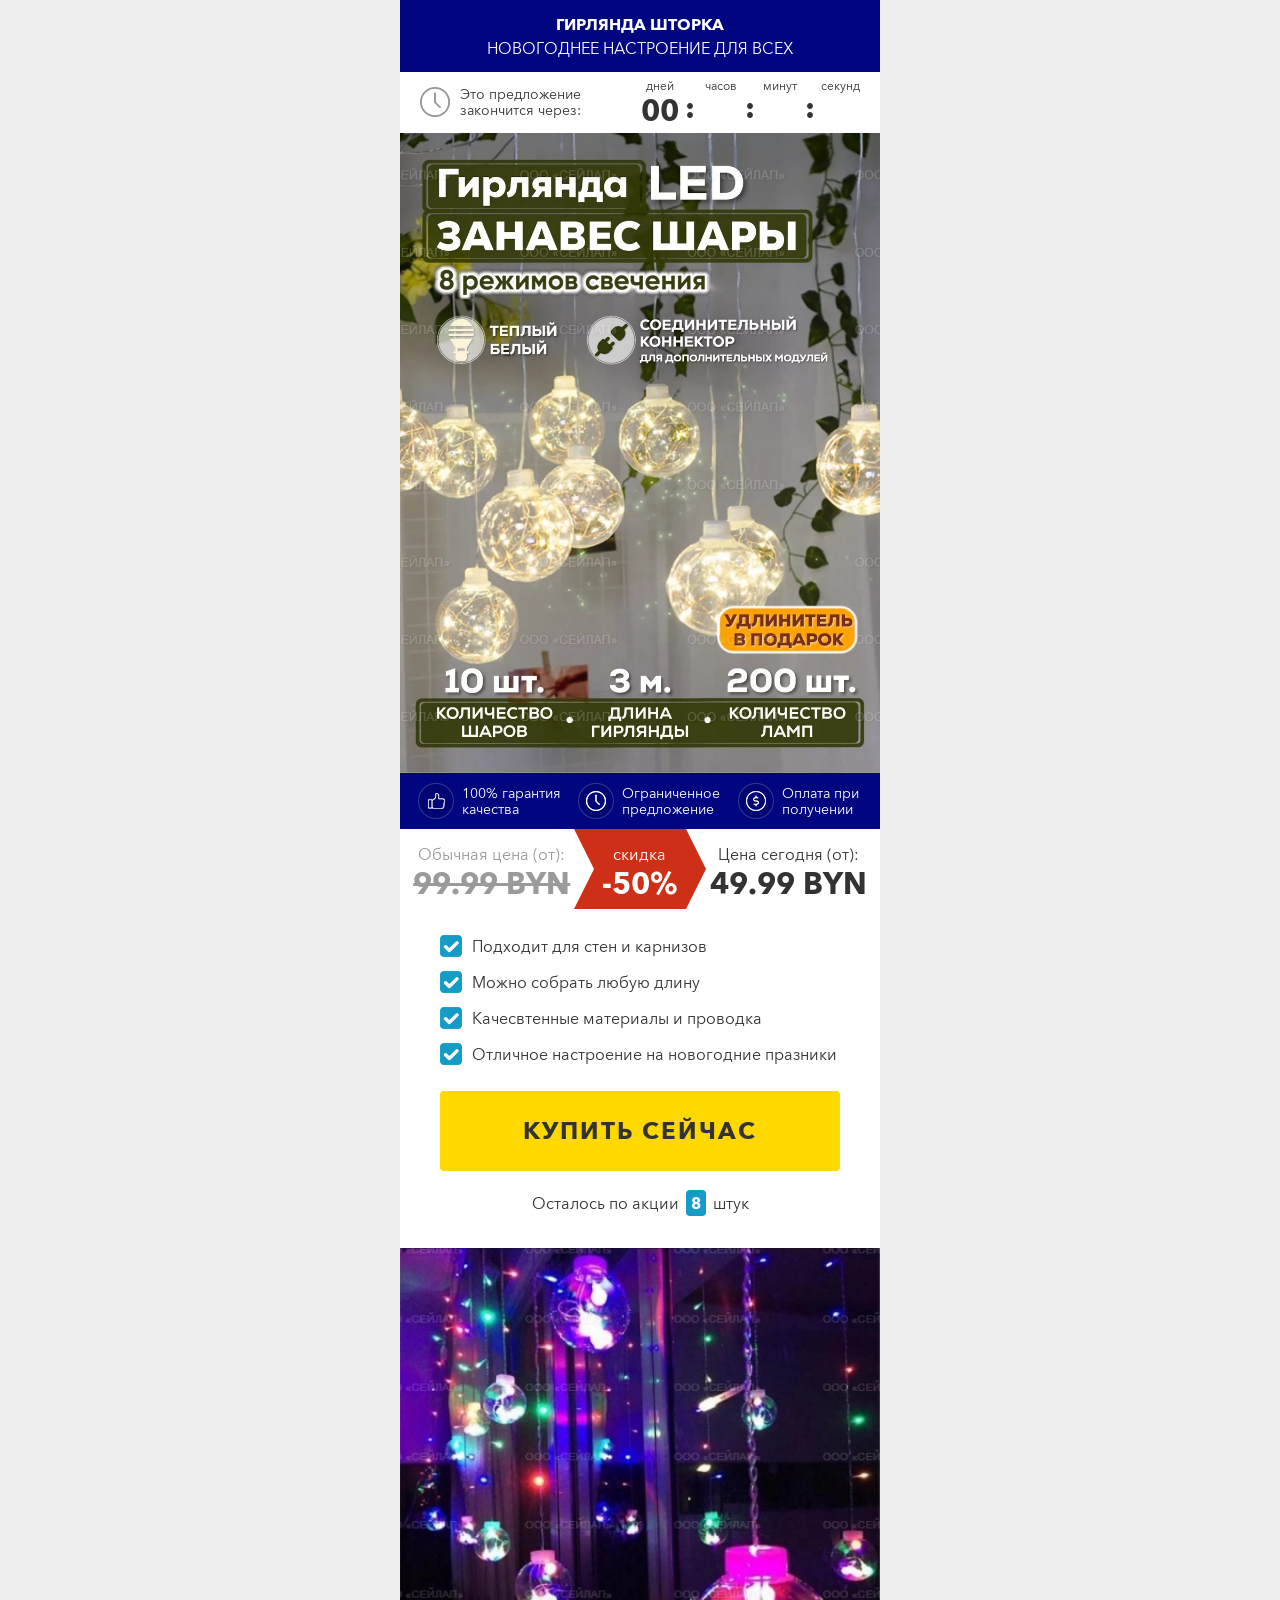
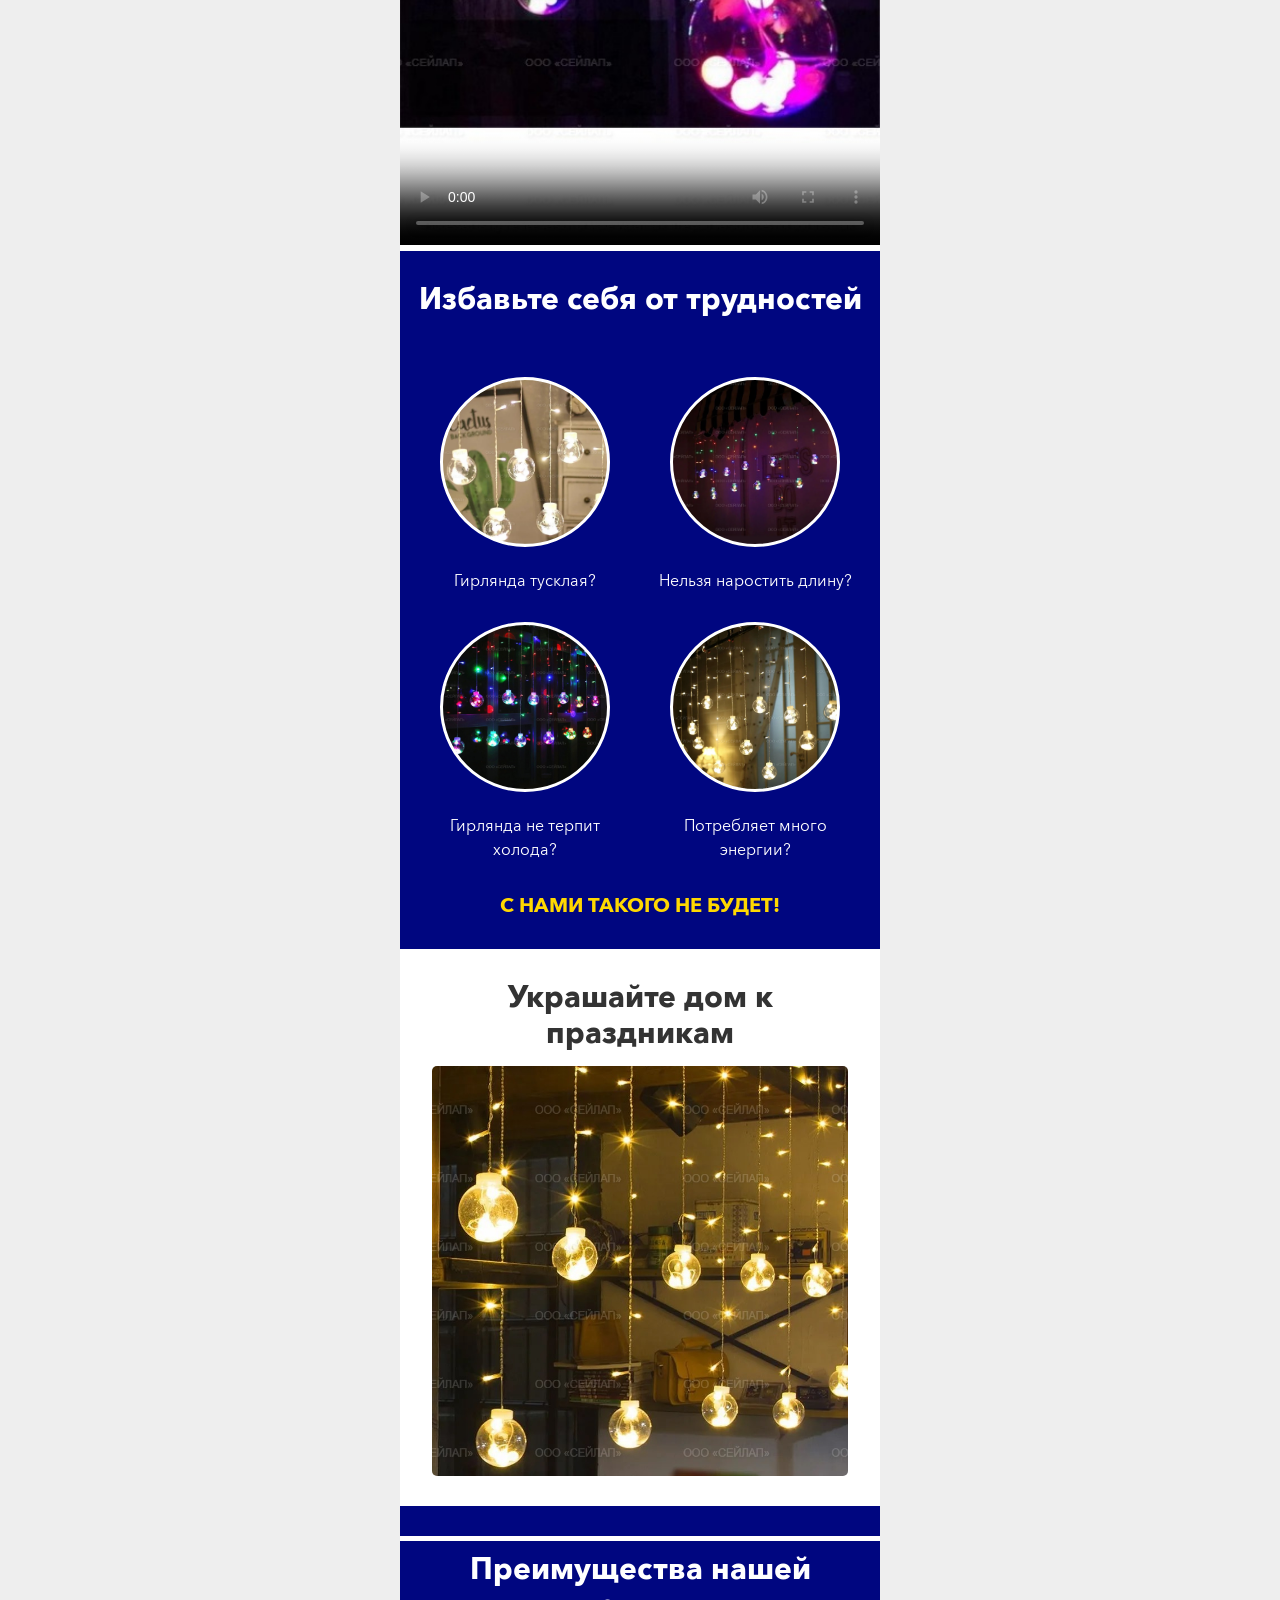
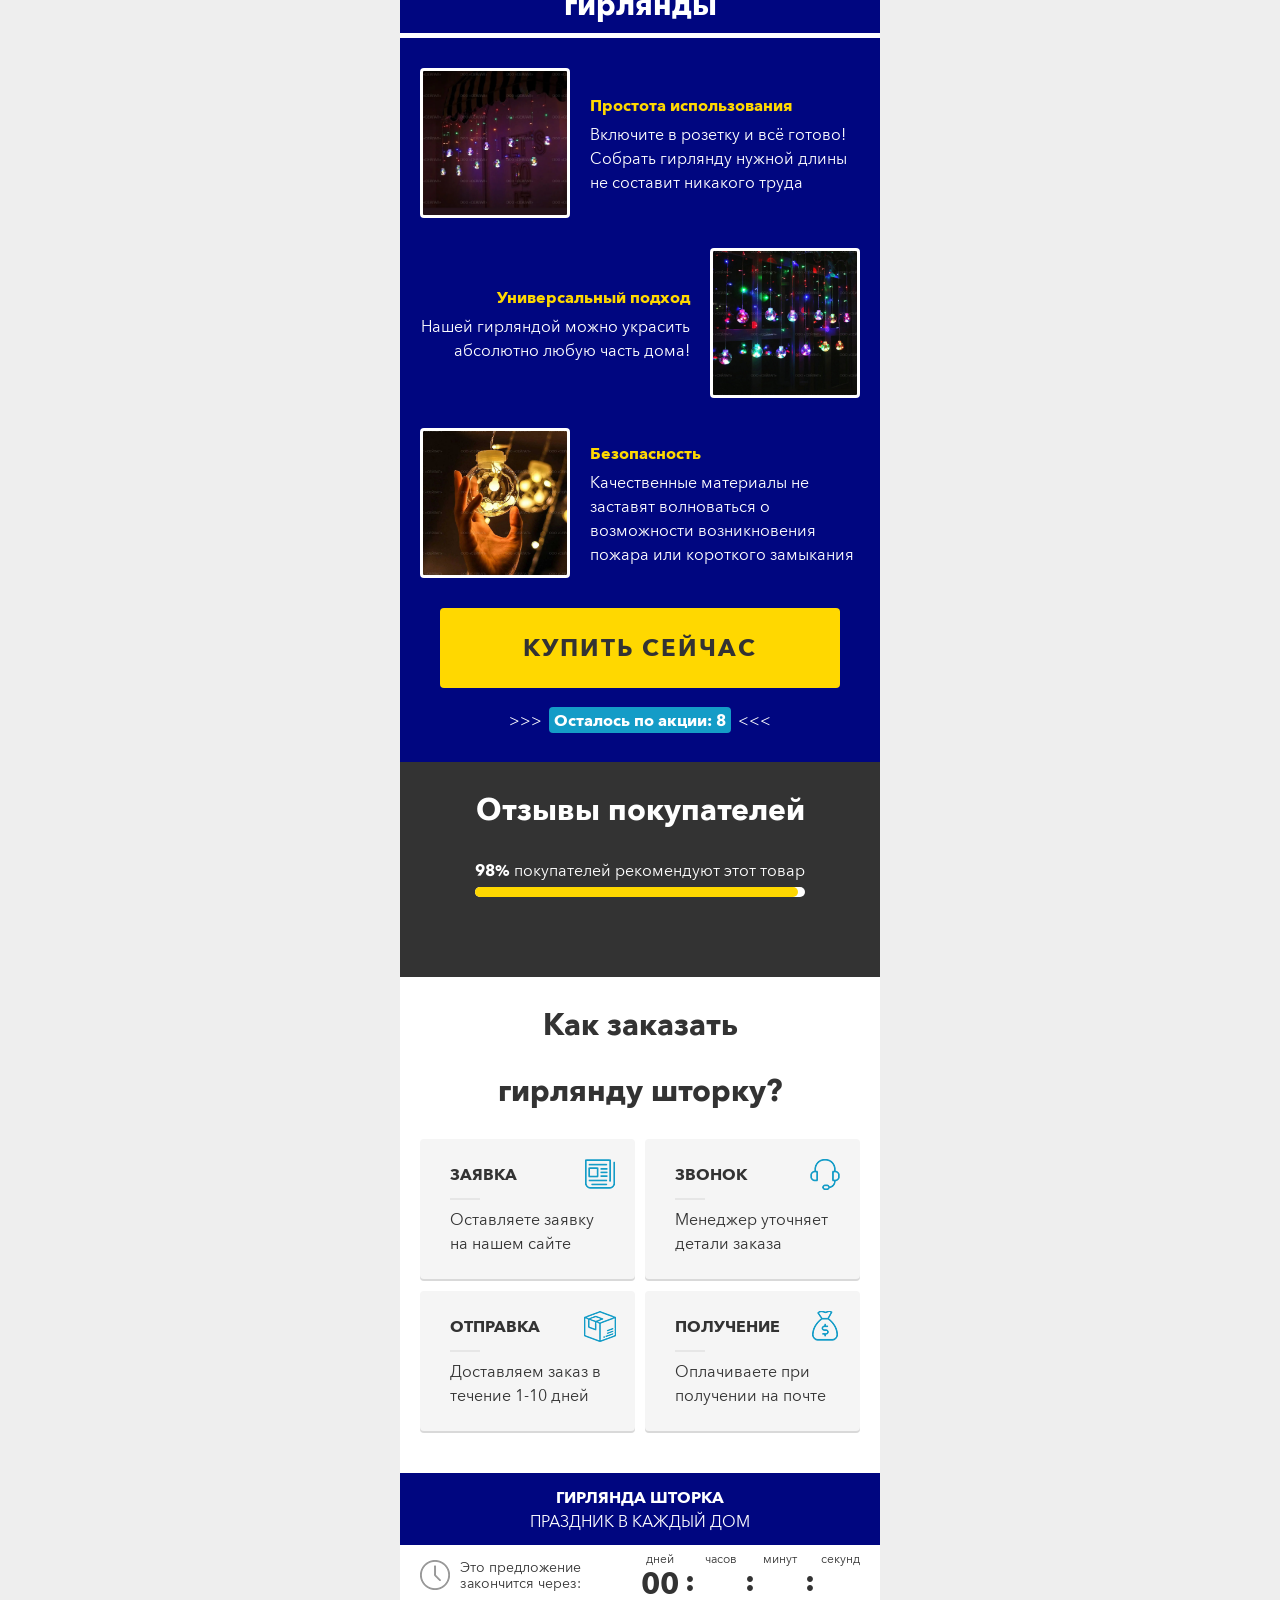
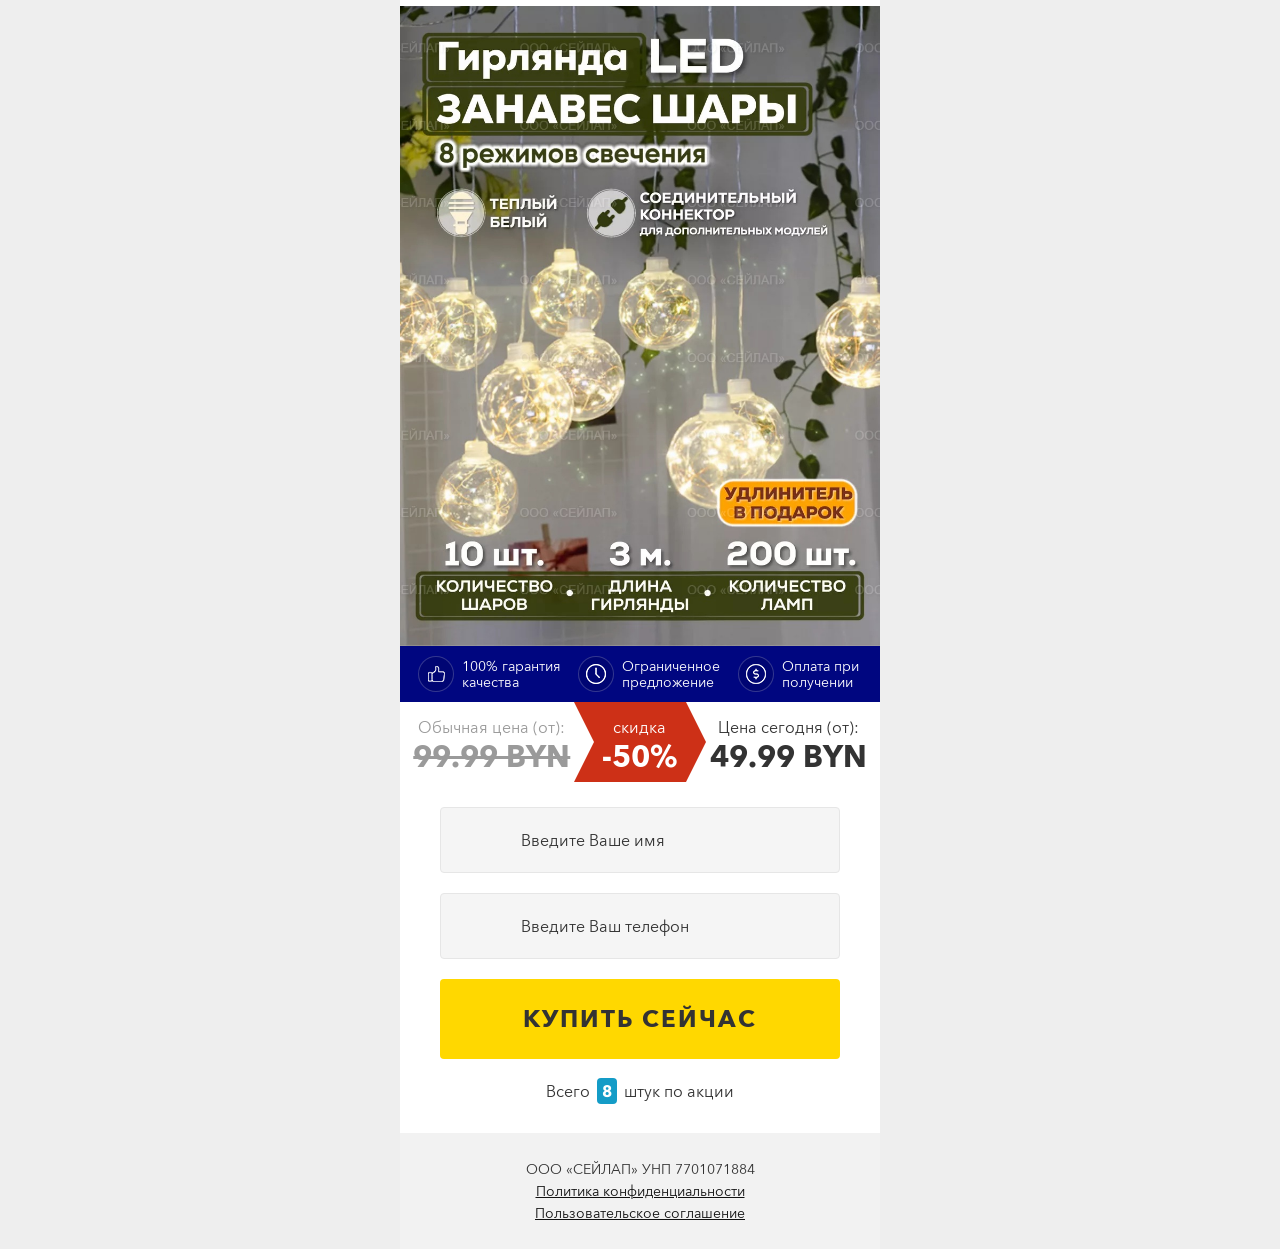
==== index.htm @ 94baa82e "ball garland" ====
﻿<!DOCTYPE html>
<html>
<head>
    <meta charset="utf-8">
    <meta name="viewport" content="width=480">

    <!-- CSRF Token -->
    <!-- <meta name="csrf-token" content="9KumC4GlTs5Rqt7wC3wKWtzP2OMHavzCtg4yJmeb"> -->

        <title>Гирлянда купить минск</title>
    
    <link rel="shortcut icon" href="landing-template-assets/common/favicon.png" type="image/x-icon">
    <!-- Meta -->
            <meta property="og:image" content="/dryer/1.jpg">
            <meta name="description" content="Купить уличную гирлянду минск, купить гирлянду минск">
    <!-- Scripts -->
                                    
    
    <script type="text/javascript" src="landing-template-assets/common/js/jquery-3.5.1.min.js"></script>
    
<!-- Fonts -->
    

<!-- Styles -->
        <link rel="shortcut icon" href="landing-template-assets/japan-steel3/favicon.png" type="image/x-icon">
        <link rel="stylesheet" type="text/css" href="landing-template-assets/japan-steel3/css/reset.css">
        <link rel="stylesheet" type="text/css" href="landing-template-assets/japan-steel3/fonts/AvenirNextCyr.css">
        <link rel="stylesheet" type="text/css" href="landing-template-assets/japan-steel3/css/owl.carousel.min.css">
        <link rel="stylesheet" type="text/css" href="landing-template-assets/japan-steel3/css/styles.css">
        <link rel="stylesheet" type="text/css" href="landing-template-assets/common/callback/call-m1-style.css">
        <link rel="stylesheet" type="text/css" href="landing-template-assets/common/callback/popup-m1-style.css">
        <style>
        .offer_section .field[name="name"] {
            background-image: none !important;
        }

        .offer_section .field[name="phone"] {
            background-image: none !important;
        }

        .spinner-m1 .call-cont-m1-back {
            background: url(landing-template-assets/common/callback/call-phone-m1.png) center 16px no-repeat !important;
        }

        .call-cont-m1-front {
            background: url(landing-template-assets/common/callback/4.png) center bottom no-repeat !important;
        }

        .youtube .play {
            background: url(landing-template-assets/common/images/youtube-play-icon.png) no-repeat !important;
        }

        .offer_section.offer3 .discount_block {
            right: 50px;
        }

        .offer_section.offer3 .price_item.new .value {
            line-height: 31px;
            font-size: 30px;
        }

        .offer_section.offer3 .price_item.old .value * {
            font-size: 25px;
        }

        /* body {
            user-select: none;
        } */

        .sale-wrap {
            display: flex;
            justify-content: space-between;
        }

        .sale-item {
            width: 100%;
            padding: 10px 0;
            display: flex;
            flex-direction: column;
            align-items: center;
            justify-content: space-around;
        }

        .discount-block-item {
            width: 295px;
            height: 80px;
            position: relative;
            background: #cd3017;
        }

        .right {
            height: 100%;
            position: absolute;
            border-top: 40px solid #fff;
            border-bottom: 40px solid #fff;
            border-left: 20px solid #cd3017;
            right: -10px;
        }

        .left {
            height: 100%;
            position: absolute;
            border-top: 40px solid #cd3017;
            border-bottom: 40px solid #cd3017;
            border-left: 20px solid #fff;
            left: -10px;
        }

        .value-item {
            font-size: 30px;
            font-weight: 600;
        }

        .benefits_list1 {
            color: #fff;
            padding: 30px 0 0 0;
            background: #000680;
        }
    </style>

    <!-- <script language="JavaScript">
        document.ondragstart = test;
        //запрет на перетаскивание 
        document.onselectstart = test;
        //запрет на выделение элементов страницы
        document.oncontextmenu=function(e){return false};
        //запрет на выведение контекстного меню
        function test() {
        return false
        }

        document.onkeydown = function(e) {
        if(event.keyCode == 123) {
        return false;
        }
        if(e.ctrlKey && e.shiftKey && e.keyCode == 'I'.charCodeAt(0)){
        return false;
        }
        if(e.ctrlKey && e.shiftKey && e.keyCode == 'J'.charCodeAt(0)){
        return false;
        }
        if(e.ctrlKey && e.keyCode == 'U'.charCodeAt(0)){
        return false;
        }
        }
    </script> -->
</head>
<body oncopy="wpccAlert('wpcc-fail','Copying is disabled.'); return false;" oncut="wpccAlert('wpcc-fail','Copying is disabled.'); return false;" ondragstart="return false;" ondrop="return false;" oncontextmenu="return false;">
    <div class="main_wrapper">
        <!-- header 3 -->
        <header class="offer_section offer3">
            <div class="title_block" style="background: #000680;">
                <h1>гирлянда шторка</h1>
                <p>Новогоднее настроение для всех</p>
            </div>
            <div class="timer_block clearfix">
                <div class="timer_info">
                    <p>Это предложение закончится через:</p>
                </div>
                <div class="timer clearfix">
                    <div class="timer_item">
                        <div class="text"><p>дней</p></div>
                        <div class="count">00</div>
                    </div>
                    <div class="timer_item">
                        <div class="text"><p>часов</p></div>
                        <div class="count hours"></div>
                    </div>
                    <div class="timer_item">
                        <div class="text"><p>минут</p></div>
                        <div class="count minutes"></div>
                    </div>
                    <div class="timer_item">
                        <div class="text"><p>секунд</p></div>
                        <div class="count seconds"></div>
                    </div>
                </div>
            </div>
            <div class="image_block">
                <div class="offer_image" style="background-image: url(img/main.jpg); height: 640px;"></div>
                
                <!-- <div class="discount_block">
                    <div class="value"><p>50%</p></div>
                    <div class="text"><p>скидка</p></div>
                </div> -->
            </div>
            <div class="benefits_list clearfix" style="background: #000680;">
                <div class="benefit_item"><p>100% гарантия качества</p></div>
                <div class="benefit_item"><p>Ограниченное предложение</p></div>
                <div class="benefit_item"><p>Оплата при получении</p></div>
            </div>

            <div class="sale-wrap">
                <div class="sale-item old-item" style="color: #9a9a9a;">
                  <div class="text-item">Обычная цена (от):</div>
                  <div class="value-item" style="text-decoration: line-through;">99.99 BYN</div>
                </div>
                <div class="sale-item discount-block-item" style="color: #fff;">
                  <div class="left"></div>
                  <div class="text-item">скидка</div>
                  <div class="value-item">-50%</div>
                  <div class="right"></div>
                </div>
                <div class="sale-item new-item">
                  <div class="text-item">Цена сегодня (от):</div>
                  <div class="value-item">49.99 BYN</div>
                </div>
            </div>

            <ul>
                <li>
                    <p>Подходит для стен и карнизов</p>
                </li>
                <li>
                    <p>Можно собрать любую длину</p>
                </li>
                <li>
                    <p>Качесвтенные материалы и проводка</p>
                </li>
                <li>
                    <p>Отличное настроение на новогодние празники</p>
                </li>
            </ul>
            <a href="#order_form" class="button"><p>Купить сейчас</p></a>
            <div class="products_count"><p>Осталось по акции <strong>8</strong> штук</p></div>
        </header>
        <!-- /header 3 -->
        <!-- video -->

        <video width="100%" height="600" controls="controls" poster="img/2.jpg">
            <source src="video.mp4">
        </video>
        <!-- /video -->
        <!-- problems -->
        <section class="problems_section dark_theme" style="background:#000680;">
            <h2>Избавьте себя от трудностей</h2>
            <div class="benefits_list1 image_rounded">
                <div class="benefit_item">
                    <div class="benefit_item_image" style="background-image: url(img/4.jpg)"></div>
                    
                    <p>Гирлянда тусклая?</p>
                </div>
                <div class="benefit_item">
                    <div class="benefit_item_image" style="background-image: url(img/8.jpg)"></div>
                    <p>Нельзя наростить длину?</p>
                </div>
                <div class="benefit_item">
                    <div class="benefit_item_image" style="background-image: url(img/9.jpg)"></div>
                    <p>Гирлянда не терпит холода?</p>
                </div>
                <div class="benefit_item">
                    <div class="benefit_item_image" style="background-image: url(img/5.jpg)"></div>
                    <p>Потребляет много энергии?</p>
                </div>
            </div>
            <div class="description">
                <p></p><p><strong>С НАМИ ТАКОГО НЕ БУДЕТ!</strong></p>
            </div>
        </section>
        <!-- /problems -->
        <!-- description -->
        <section class="description_section">
            <h2 style="width: 90%; margin: 0 auto 15px auto;">Украшайте дом к праздникам</h2>
            <div class="gif_image" style="background-image: url(img/7.jpg); height: 410px;"></div>
            <!-- <div class="benefits_list1 image_rounded">
                <div class="benefit_item">
                    <div class="benefit_item_image" style="background-image: url(img/10.jpg)"></div>
                    
                    <p>Сделайте фотозану своими руками</p>
                </div>
                <div class="benefit_item">
                    <div class="benefit_item_image" style="background-image: url(img/12.jpg)"></div>
                    <p>Украсьте парадные двери</p>
                </div>
                <div class="benefit_item">
                    <div class="benefit_item_image" style="background-image: url(img/7.jpg)"></div>
                    <p>Нарядите дом к новому году</p>
                </div>
                <div class="benefit_item">
                    <div class="benefit_item_image" style="background-image: url(img/9.jpg)"></div>
                    <p>Украсьте кустарники и деревья</p>
                </div>
            </div> -->
        </section>
        <!-- /description -->
        <!-- benefits -->
        <section class="benefits_section dark_theme" style="background: #000680;">
            <h2 style="border-top: 5px solid #fff; border-bottom: 5px solid #fff;  padding: 10px 0;">Преимущества нашей гирлянды</h2>
            <div class="benefits_list3">
                <div class="benefit_item">
                    <div class="benefit_item_image" style="background-image: url(img/8.jpg)"></div>
                    
                    <div class="text_block">
                        <h4>Простота использования</h4>
                        <p>
                            Включите в розетку и всё готово! Собрать гирлянду нужной длины не составит никакого труда
                        </p>
                    </div>
                </div>
                <div class="benefit_item">
                    <div class="benefit_item_image" style="background-image: url(img/9.jpg)"></div>
                    
                    <div class="text_block">
                        <h4>Универсальный подход</h4>
                        <p>
                            Нашей гирляндой можно украсить абсолютно любую часть дома!
                        </p>
                    </div>
                </div>
                <div class="benefit_item">
                    <div class="benefit_item_image" style="background-image: url(img/6.jpg)"></div>
                    
                    <div class="text_block">
                        <h4>Безопасность</h4>
                        <p>
                           Качественные материалы не заставят волноваться о возможности 
                           возникновения пожара или короткого замыкания
                        </p>
                    </div>
                </div>
            </div>
            
            <a href="#order_form" class="button"><p>Купить сейчас</p></a>
            <div class="products_count"><p>>>> <strong>Осталось по акции: 8</strong> <<<</p></div>
        </section>
        <!-- /benefits -->
        <!-- reviews 4 -->
        <section class="reviews4_section">
            <h2>Отзывы покупателей</h2>
            <div class="reviews_stats_block">
                <p><strong>98%</strong> покупателей рекомендуют этот товар</p>
                <div class="line"></div>
            </div>
            <div class="reviews_list4 owl-carousel">
                <div class="review_item">
                    <div class="photo" style="background-image: url(img/r1.jpg)"></div>
                    
                    <div class="text_block">
                        <div class="author_info"><p>Юлия Руденкова</p></div>
                        <p>
                            Сильно хотелось Новогоднего настроения! Спасибо вам за гирлянду, с наступающим!
                        </p>
                    </div>
                </div>
                <div class="review_item">
                    <div class="photo" style="background-image: url(img/r2.jpg)"></div>
                    
                    <div class="text_block">
                        <div class="author_info"><p>Екатерина Савчиц</p></div>
                        <p>
                            Очень удобно, что можно заказать разные размеры и собрать из них нужную длину. 
                            Украсиили дом по периметру и ничего не провисает. Спасибо большое:)
                        </p>
                    </div>
                </div>
                <div class="review_item">
                    <div class="photo" style="background-image: url(img/r3.jpg)"></div>
                    
                    <div class="text_block">
                        <div class="author_info"><p>Екатерина Беличенко</p></div>
                        <p>
                            Украсили кафе к праздникам. Очень довольны результатом!
                        </p>
                    </div>
                </div>
            </div>
        </section>
        <!-- /reviews 4 -->
        <!-- order steps 1 -->
        <section class="order_steps_section">
            <h2>Как заказать</h2><h2><strong>гирлянду шторку</strong>?</h2>
            <div class="order_steps_list1 clearfix">
                <div class="step_item">
                    <h4>Заявка</h4>
                    <p>Оставляете заявку на нашем сайте</p>
                </div>
                <div class="step_item">
                    <h4>Звонок</h4>
                    <p>Менеджер уточняет детали заказа</p>
                </div>
                <div class="step_item">
                    <h4>Отправка</h4>
                    <p>Доставляем заказ в течение 1-10 дней</p>
                </div>
                <div class="step_item">
                    <h4>Получение</h4>
                    <p>Оплачиваете при получении на почте</p>
                </div>
            </div>
        </section>
        <!-- /order steps 1 -->
        <!-- order 3 -->
        <section class="offer_section offer3">
            <div class="title_block" style="background: #000680;">
                <h1>ГИРЛЯНДА шторка</h1>
                <p>праздник в каждый дом</p>
            </div>
            <div class="timer_block clearfix">
                <div class="timer_info">
                    <p>Это предложение закончится через:</p>
                </div>
                <div class="timer clearfix">
                    <div class="timer_item">
                        <div class="text"><p>дней</p></div>
                        <div class="count">00</div>
                    </div>
                    <div class="timer_item">
                        <div class="text"><p>часов</p></div>
                        <div class="count hours"></div>
                    </div>
                    <div class="timer_item">
                        <div class="text"><p>минут</p></div>
                        <div class="count minutes"></div>
                    </div>
                    <div class="timer_item">
                        <div class="text"><p>секунд</p></div>
                        <div class="count seconds"></div>
                    </div>
                </div>
            </div>
            <div class="image_block">
                <div class="offer_image" style="background-image: url(img/main.jpg); height: 640px;"></div>
                
                <!-- <div class="discount_block">
                    <div class="value"><p>50%</p></div>
                    <div class="text"><p>скидка</p></div>
                </div> -->
            </div>
            <div class="benefits_list clearfix" style="background: #000680;">
                <div class="benefit_item"><p>100% гарантия качества</p></div>
                <div class="benefit_item"><p>Ограниченное предложение</p></div>
                <div class="benefit_item"><p>Оплата при получении</p></div>
            </div>
            <div class="sale-wrap">
                <div class="sale-item old-item" style="color: #9a9a9a;">
                  <div class="text-item">Обычная цена (от):</div>
                  <div class="value-item" style="text-decoration: line-through;">99.99 BYN</div>
                </div>
                <div class="sale-item discount-block-item" style="color: #fff;">
                  <div class="left"></div>
                  <div class="text-item">скидка</div>
                  <div class="value-item">-50%</div>
                  <div class="right"></div>
                </div>
                <div class="sale-item new-item">
                  <div class="text-item">Цена сегодня (от):</div>
                  <div class="value-item">49.99 BYN</div>
                </div>
            </div>
            <!-- <div class="price_block clearfix">
                <div class="price_item old" style="height: auto;">
                    <div class="text"><p style="margin: 0 0 12px 0;">Обычная цена:</p></div>
                    <div class="value"><font class="price_old6744"><p style="text-decoration: none; margin: 0 10px 0 0">6м</p><p>99.99</p></font>&nbsp;<font class="price_currency">BYN</font></div>
                    <div class="value"><font class="price_old6744"><p style="text-decoration: none; margin: 0 10px 0 0">12м</p><p>109.99</p></font>&nbsp;<font class="price_currency">BYN</font></div>
                    <div class="value"><font class="price_old6744"><p style="text-decoration: none; margin: 0 10px 0 0">20м</p><p>149.99</p></font>&nbsp;<font class="price_currency">BYN</font></div>
                    <div class="value"><font class="price_old6744"><p style="text-decoration: none; margin: 0 10px 0 0">25м</p><p>149.99</p></font>&nbsp;<font class="price_currency">BYN</font></div>
                    <div class="value"><font class="price_old6744"><p style="text-decoration: none; margin: 0 10px 0 0">50м</p><p>249.99</p></font>&nbsp;<font class="price_currency">BYN</font></div>
                </div>
                <div class="price_item new">
                    <div class="text"><span><p>Вы экономите 50%</p></span></div>
                    <div class="value"><font class="price_only6744">49.99</font>&nbsp;<font class="price_currency">BYN</font></div>
                    <div class="value"><font class="price_only6744">54.99</font>&nbsp;<font class="price_currency">BYN</font></div>
                    <div class="value"><font class="price_only6744">69.99</font>&nbsp;<font class="price_currency">BYN</font></div>
                    <div class="value"><font class="price_only6744">74.99</font>&nbsp;<font class="price_currency">BYN</font></div>
                    <div class="value"><font class="price_only6744">119.99</font>&nbsp;<font class="price_currency">BYN</font></div>
                </div>
            </div> -->
            <form id="order_form" class="order_form" action="/" method="post">
                <input type="hidden" name="_token" value="9KumC4GlTs5Rqt7wC3wKWtzP2OMHavzCtg4yJmeb">                <input type="hidden" name="price" value="39">
<input type="hidden" name="uid" value="">
<input type="hidden" name="pid" value="">
<input type="hidden" name="utm_source" value="">
<input type="hidden" name="utm_medium" value="">
<input type="hidden" name="utm_term" value="">
<input type="hidden" name="utm_content" value="">
<input type="hidden" name="utm_campaign" value="">                <input class="field" type="text" name="name" placeholder="Введите Ваше имя" required="">
                <input class="field" type="tel" name="phone" id="phone" placeholder="Введите Ваш телефон" required="">
                <button class="button" type="submit"><p>Купить сейчас</p></button>
            </form>
            <div class="products_count"><p>Всего <strong>8</strong> штук по акции</p></div>
        </section>
        <!-- /order 3 -->
        <!-- footer -->
        <footer class="footer_section">
            <div class="footer_text">
                <p>ООО «СЕЙЛАП» УНП 7701071884</p>
                <p>
    <a href="privacy-policy.html">Политика конфиденциальности</a>
</p>
<p>
    <a href="terms-of-use.html">Пользовательское соглашение</a>
</p>            </div>
        </footer>
        <!-- /footer -->
    </div>
    <div id="overlay-popup-m1"></div>
    <div id="m1-form" class="m1modal">
        <a class="close-m1"></a>
        <div>
            <div class="popup-m1-title">Вам понравилось это предложение?</div>
            <div class="popup-m1-cont">
                <div class="popup-m1-text1">
                    Мы расскажем Вам все об этом товаре, предложим наилучшие условия и ознакомим с подходящими акционными предложениями!
                </div>
                <form method="post" action="/" class="main-order-form popup-m1-form">
                    <input type="hidden" name="_token" value="9KumC4GlTs5Rqt7wC3wKWtzP2OMHavzCtg4yJmeb">                    <input type="hidden" name="price" value="39">
<input type="hidden" name="uid" value="">
<input type="hidden" name="pid" value="">
<input type="hidden" name="utm_source" value="">
<input type="hidden" name="utm_medium" value="">
<input type="hidden" name="utm_term" value="">
<input type="hidden" name="utm_content" value="">
<input type="hidden" name="utm_campaign" value="">                    <input type="text" name="name" placeholder="Введите ваше имя" required="">
                    <input type="text" name="phone" placeholder="Введите телефон" required="">
                    <button type="submit">Перезвоните мне</button>
                </form>
                <div class="popup-m1-text2">Оператор перезвонит Вам через 5-10 минут</div>
            </div>
        </div>
    </div>
    <script type="text/javascript" src="landing-template-assets/common/js/previewYouTube.js"></script>
    <script src="landing-template-assets/japan-steel3/js/owl.carousel.min.js"></script>
    <script src="landing-template-assets/japan-steel3/js/scripts.js"></script>
    <script>
        var callBtn = 'Бесплатный звонок';
    </script>
    <script src="landing-template-assets/common/callback/call-m1.js"></script>
    <script src="landing-template-assets/common/callback/popup-m1.js"></script>
    <script>
        $(function () {
            setTimeout(function () {
                $("#call-but-m1").show();
            }, 3000);
        });
    </script>
    <script type="text/javascript">
        $(function () {
            M1.initComebacker(3000);
        });
    </script>
</body>
</html>
---- landing-template-assets/japan-steel3/fonts/AvenirNextCyr.css ----
@font-face {
    font-family: 'AvenirNextCyr';
    src: url('subset-AvenirNextCyr-Light.woff2') format('woff2'),
        url('subset-AvenirNextCyr-Light.woff') format('woff'),
        url('subset-AvenirNextCyr-Light.ttf') format('truetype');
    font-weight: 300;
    font-style: normal;
}
@font-face {
    font-family: 'AvenirNextCyr';
    src: url('subset-AvenirNextCyr-Regular.woff2') format('woff2'),
        url('subset-AvenirNextCyr-Regular.woff') format('woff'),
        url('subset-AvenirNextCyr-Regular.ttf') format('truetype');
    font-weight: 400;
    font-style: normal;
}
@font-face {
    font-family: 'AvenirNextCyr';
    src: url('subset-AvenirNextCyr-Medium.woff2') format('woff2'),
        url('subset-AvenirNextCyr-Medium.woff') format('woff'),
        url('subset-AvenirNextCyr-Medium.ttf') format('truetype');
    font-weight: 500;
    font-style: normal;
}
@font-face {
    font-family: 'AvenirNextCyr';
    src: url('subset-AvenirNextCyr-Bold.woff2') format('woff2'),
        url('subset-AvenirNextCyr-Bold.woff') format('woff'),
        url('subset-AvenirNextCyr-Bold.ttf') format('truetype');
    font-weight: 700;
    font-style: normal;
}
---- landing-template-assets/japan-steel3/css/styles.css ----
/* styles */

body {
	min-width: 480px;
	background: #eee;
	font-family: 'AvenirNextCyr', sans-serif;
	font-weight: 400;
	font-size: 16px;
	line-height: 24px;
	color: #333;
	cursor: default;
}

.main_wrapper {
	margin: 0 auto;
	width: 480px;
	background: #fff;
}

section {
	padding: 30px 0;
}

section.dark_theme {
	background: #333;
	color: #fff;
}

.clearfix:after {
	content: "";
	display: block;
	clear: both;
}

img {
	max-width: 100%;
	height: auto;
}

b {
	font-weight: 700;
}

.owl-height {
	-webkit-transition: height 0.3s ease-in-out;
	-o-transition: height 0.3s ease-in-out;
	-moz-transition: height 0.3s ease-in-out;
	transition: height 0.3s ease-in-out;
}

/* button */

.button {
	display: block;
	margin: 0 auto;
	width: 400px;
	height: 80px;
	border: none;
	-webkit-border-radius: 4px;
	-moz-border-radius: 4px;
	border-radius: 4px;
	background: #ffd800;
	font-family: 'AvenirNextCyr', sans-serif;
	font-weight: 700;
	font-size: 24px;
	line-height: 80px;
	letter-spacing: 2px;
	color: #333;
	text-transform: uppercase;
	text-decoration: none;
	text-align: center;
	cursor: pointer;
}

/* titles */

.problems_section h2,
.description_section h2,
.problems_section h2,
.benefits_section h2,
.reviews4_section h2,
.order_steps_section h2 {
	margin: 0 0 30px;
	font-weight: 700;
	font-size: 30px;
	line-height: 36px;
	text-align: center;
}

/* header */

.offer_section {
	padding: 0 0 30px;
}

.offer_section.offer1 {
	background: #333;
}

.offer_section .title_block {
	text-transform: uppercase;
	text-align: center;
}

.offer_section.offer3 .title_block {
	padding: 12px 0;
	background: #149cc7;
	color: #fff;
}

.offer_section .title_block .main_title {
	font-weight: 700;
	font-size: 36px;
	line-height: 42px;
}

.offer_section.offer1 .title_block .main_title {
	padding: 12px 0;
	background: #149cc7;
	color: #fff;
}

.offer_section.offer2 .title_block .main_title {
	padding: 12px 0;
}

.offer_section.offer3 .title_block .main_title {
	margin: 0 0 5px;
}

.offer_section .title_block .subtitle {
	letter-spacing: 1px;
}

.offer_section.offer1 .title_block .subtitle {
	padding: 10px 0;
	color: #fff;
}

.offer_section.offer2 .title_block .subtitle {
	padding: 10px 0;
	background: #149cc7;
	color: #fff;
}

.offer_section .offer_image {
	display: block;
    width: 480px;
    height: 438px;
    background-size: cover;
}

.offer_section.offer3 .image_block {
	position: relative;
}

.offer_section.offer3 .discount_block {
	padding: 18px 0 0;
	width: 79px;
	height: 101px;
	background: url(../images/offer3__discount_bg.png) center no-repeat;
	color: #fff;
	text-align: center;
	position: absolute;
	top: 0;
	right: 20px;
}

.offer_section.offer3 .discount_block .value {
	font-weight: 700;
	font-size: 24px;
	line-height: 24px;
}

.offer_section.offer3 .discount_block .text {
	line-height: 20px;
}

.offer_section.offer1 .price_block {
	background: #fff;
	text-align: center;
}

.offer_section.offer1 .price_item {
	float: left;
	padding: 16px 0 0;
	width: 170px;
	height: 80px;
}

.offer_section.offer1 .price_item.new {
	background: #149cc7;
	color: #fff;
}

.offer_section.offer1 .price_item .text {
	margin: 0 0 5px;
	font-size: 14px;
	line-height: 14px;
}

.offer_section.offer1 .price_item .value {
	font-weight: 700;
	font-size: 28px;
	line-height: 28px;
}

.offer_section.offer1 .price_item.old .value {
	text-decoration: line-through;
}

.offer_section.offer1 .discount_block {
	float: left;
	padding: 12px 0 0;
	width: 140px;
	height: 80px;
	background: #ffd800;
	position: relative;
}

.offer_section.offer1 .discount_block:before,
.offer_section.offer1 .discount_block:after {
	display: block;
	content: '';
	position: absolute;
	top: 0;
}

.offer_section.offer1 .discount_block:before {
	border-top: 40px solid #ffd800;
	border-bottom: 40px solid #ffd800;
	border-left: 20px solid #fff;
	left: -10px;
}

.offer_section.offer1 .discount_block:after {
	border-top: 40px solid #149cc7;
	border-bottom: 40px solid #149cc7;
	border-left: 20px solid #ffd800;
	right: -10px;
}

.offer_section.offer1 .discount_block .text {
	margin: 0 0 5px;
	line-height: 16px;
	letter-spacing: 2px;
}

.offer_section.offer1 .discount_block .value {
	font-weight: 700;
	font-size: 34px;
	line-height: 34px;
}

.offer_section.offer2 .price_block {
	margin: -16px 0 25px;
	height: 126px;
	background: url(../images/offer2__price_bg.png) center no-repeat;
	text-align: center;
	position: relative;
}

.offer_section.offer2 .price_item {
	float: left;
	padding: 40px 0 0;
	width: 170px;
}

.offer_section.offer2 .price_item .text {
	margin: 0 0 5px;
	font-size: 14px;
	line-height: 14px;
	text-transform: uppercase;
}

.offer_section.offer2 .price_item .value {
	font-size: 34px;
	line-height: 34px;
}

.offer_section.offer2 .price_item.old .value {
	text-decoration: line-through;
}

.offer_section.offer2 .price_item.new .value {
	font-weight: 700;
}

.offer_section.offer2 .discount_block {
	float: left;
	padding: 33px 0 0;
	width: 140px;
	font-weight: 700;
	color: #fff;
}

.offer_section.offer2 .discount_block .text {
	margin: 0 0 5px;
	font-size: 24px;
	line-height: 24px;
	letter-spacing: 2px;
}

.offer_section.offer2 .discount_block .value {
	font-size: 40px;
	line-height: 40px;
}

.offer_section.offer3 .price_block {
	border-bottom: 1px solid #e6e6e6;
}

.offer_section.offer3 .price_item {
	float: left;
	padding: 20px 0 0;
	width: 50%;
	height: 90px;
	border-right: 1px solid #e6e6e6;
	text-align: center;
}

.offer_section.offer3 .price_item:last-child {
	border: none;
}

.offer_section.offer3 .price_item .text {
	margin: 0 0 5px;
	font-size: 14px;
	line-height: 14px;
}

.offer_section.offer3 .price_item.new .text {
	margin: 0 0 8px;
}

.offer_section.offer3 .price_item.new .text span {
	padding: 2px 5px 3px;
	-webkit-border-radius: 4px;
	-moz-border-radius: 4px;
	border-radius: 4px;
	background: #ee3737;
	color: #fff;
}

.offer_section.offer3 .price_item.new .text span p {
	display: inline-block;
}

.offer_section.offer3 .price_item.old .value * {
	font-weight: 700;
	font-size: 30px;
	line-height: 30px;
	text-decoration: line-through;
	display: inline-block;
}

.offer_section.offer3 .price_item.new .value {
	font-weight: 700;
	font-size: 36px;
	line-height: 36px;
}

.offer_section ul {
	margin: 25px 0;
}

.offer_section.offer1 ul:after {
	display: block;
	content: '';
	margin: 25px 0 0;
	height: 8px;
	background: url(../images/offer1__separator.png) center no-repeat;
}

.offer_section ul li {
	margin: 0 40px 12px;
	padding: 0 0 0 32px;
	background: url(../images/offer__tick_icon.png) left 1px no-repeat;
}

.offer_section.offer1 ul li {
	color: #fff;
}

.offer_section ul li:last-child {
	margin: 0 40px;
}

.offer_section.offer1 .timer_block {
	margin: 25px auto;
	width: 400px;
	color: #fff;
	text-align: center;
}

.offer_section.offer1 .timer_block p {
	margin: 0 0 15px;
	font-size: 18px;
	line-height: 18px;
}

.offer_section.offer1 .timer_item {
	float: left;
	margin: 0 32px 0 0;
	width: 112px;
	position: relative;
}

.offer_section.offer1 .timer_item:last-child {
	margin: 0;
}

.offer_section.offer1 .timer_item:before {
	display: block;
	content: ':';
	width: 32px;
	font-weight: 700;
	font-size: 36px;
	line-height: 52px;
	color: #fff;
	text-align: center;
	position: absolute;
	top: 0;
	right: -32px;
}

.offer_section.offer1 .timer_item:last-child:before {
	display: none;
}

.offer_section.offer1 .timer_item .count {
	margin: 0 0 10px;
	height: 60px;
	font-weight: 700;
	font-size: 36px;
	line-height: 60px;
}

.offer_section.offer1 .timer_item .count span {
	display: block;
	float: left;
	margin: 0 4px 0 0;
	width: 54px;
	height: 60px;
	-webkit-border-radius: 4px;
	-moz-border-radius: 4px;
	border-radius: 4px;
	background-image: -webkit-gradient(linear, left bottom, left top, from(rgba(0,0,0,0.3)), color-stop(50%, rgba(0,0,0,0.3)), color-stop(50%, #4a4a4a), color-stop(51%, #4a4a4a), color-stop(51%, rgba(0,0,0,0.3)), to(rgba(0,0,0,0.3)));
	background-image: -webkit-linear-gradient(bottom, rgba(0,0,0,0.3) 0%, rgba(0,0,0,0.3) 50%, #4a4a4a 50%, #4a4a4a 51%, rgba(0,0,0,0.3) 51%, rgba(0,0,0,0.3) 100%);
	background-image: -moz-linear-gradient(bottom, rgba(0,0,0,0.3) 0%, rgba(0,0,0,0.3) 50%, #4a4a4a 50%, #4a4a4a 51%, rgba(0,0,0,0.3) 51%, rgba(0,0,0,0.3) 100%);
	background-image: -o-linear-gradient(bottom, rgba(0,0,0,0.3) 0%, rgba(0,0,0,0.3) 50%, #4a4a4a 50%, #4a4a4a 51%, rgba(0,0,0,0.3) 51%, rgba(0,0,0,0.3) 100%);
	background-image: linear-gradient(to top, rgba(0,0,0,0.3) 0%, rgba(0,0,0,0.3) 50%, #4a4a4a 50%, #4a4a4a 51%, rgba(0,0,0,0.3) 51%, rgba(0,0,0,0.3) 100%);
	-webkit-box-shadow: inset 0 -2px 0 #4a4a4a;
	-moz-box-shadow: inset 0 -2px 0 #4a4a4a;
	box-shadow: inset 0 -2px 0 #4a4a4a;
}

.offer_section.offer1 .timer_item .count span:last-child {
	margin: 0;
}

.offer_section.offer1 .timer_item .text {
	line-height: 16px;
}

.offer_section.offer2 .timer_block {
	margin: 0 auto 25px;
	width: 400px;
	text-align: center;
}

.offer_section.offer2 .timer_block p {
	margin: 0 0 15px;
	font-weight: 700;
	font-size: 18px;
	line-height: 18px;
}

.offer_section.offer2 .timer_item {
	float: left;
	margin: 0 32px 0 0;
	width: 112px;
	position: relative;
}

.offer_section.offer2 .timer_item:last-child {
	margin: 0;
}

.offer_section.offer2 .timer_item:before {
	display: block;
	content: ':';
	width: 32px;
	font-weight: 700;
	font-size: 36px;
	line-height: 52px;
	color: #149cc7;
	text-align: center;
	position: absolute;
	top: 0;
	right: -32px;
}

.offer_section.offer2 .timer_item:last-child:before {
	display: none;
}

.offer_section.offer2 .timer_item .count {
	margin: 0 0 6px;
	height: 60px;
	font-weight: 700;
	font-size: 36px;
	line-height: 60px;
	color: #149cc7;
}

.offer_section.offer2 .timer_item .count span {
	display: block;
	float: left;
	margin: 0 4px 0 0;
	width: 54px;
	height: 60px;
	-webkit-border-radius: 4px;
	-moz-border-radius: 4px;
	border-radius: 4px;
	background: #f5f5f5;
}

.offer_section.offer2 .timer_item .count span:last-child {
	margin: 0;
}

.offer_section.offer2 .timer_item .text {
	line-height: 16px;
}

.offer_section.offer3 .timer_block {
	padding: 8px 10px 7px 20px;
}

.offer_section.offer3 .timer_block .timer_info {
	display: inline-block;
}

.offer_section.offer3 .timer_block .timer_info p {
	float: left;
	margin: 6px 0 0;
	padding: 0 0 0 40px;
	width: 170px;
	background: url(../images/offer3__clock_icon.png) left center no-repeat;
	font-size: 14px;
	line-height: 16px;
}

.offer_section.offer3 .timer {
	float: right;
	width: 240px;
}

.offer_section.offer3 .timer_item {
	float: left;
	width: 60px;
	text-align: center;
}

.offer_section.offer3 .timer_item .text {
	margin: 0 0 4px;
	font-size: 12px;
	line-height: 12px;
}

.offer_section.offer3 .timer_item .count {
	font-weight: 700;
	font-size: 30px;
	line-height: 30px;
	position: relative;
}

.offer_section.offer3 .timer_item .count:before {
	display: block;
	content: ':';
	width: 10px;
	line-height: 24px;
	position: absolute;
	top: 0;
	right: -5px;
}

.offer_section.offer3 .timer_item:last-child .count:before {
	display: none;
}

.offer_section.offer3 .benefits_list {
	padding: 12px 0 12px 18px;
	background: #149cc7;
	color: #fff;
}

.offer_section.offer3 .benefits_list .benefit_item {
	float: left;
	padding: 0 0 0 44px;
	width: 160px;
	font-size: 14px;
	line-height: 16px;
	position: relative;
}

.offer_section.offer3 .benefits_list .benefit_item:last-child {
	width: 130px;
}

.offer_section.offer3 .benefits_list .benefit_item:before {
	display: block;
	content: '';
	width: 34px;
	height: 34px;
	border: 1px solid rgba(255, 255, 255, 0.2);
	-webkit-border-radius: 50%;
	-moz-border-radius: 50%;
	border-radius: 50%;
	background: rgba(0, 0, 0, 0.1) center no-repeat;
	position: absolute;
	top: -2px;
	left: 0;
}

.offer_section.offer3 .benefits_list .benefit_item:nth-child(1):before {
	background-image: url(../images/offer3__benefit1_icon.png);
}

.offer_section.offer3 .benefits_list .benefit_item:nth-child(2):before {
	background-image: url(../images/offer3__benefit2_icon.png);
}

.offer_section.offer3 .benefits_list .benefit_item:nth-child(3):before {
	background-image: url(../images/offer3__benefit3_icon.png);
}

.products_count {
	margin: 20px 0 0;
	text-align: center;
}

.offer_section.offer1 .products_count {
	color: #fff;
}

.products_count strong {
	margin: 0 3px;
	padding: 3px 5px;
	-webkit-border-radius: 4px;
	-moz-border-radius: 4px;
	border-radius: 4px;
	background: #149cc7;
	color: #fff;
}

.offer_section .field {
	display: block;
	margin: 0 auto 20px;
	padding: 0 20px 0 80px;
	width: 400px;
	height: 66px;
	border: 1px solid #e6e6e6;
	-webkit-border-radius: 4px;
	-moz-border-radius: 4px;
	border-radius: 4px;
	background-color: #f5f5f5;
	font-family: 'AvenirNextCyr', sans-serif;
	font-weight: 400;
	font-size: 16px;
	color: #333;
}

.offer_section.offer1 .field {
	border: none;
	background-color: #fff;
}

.offer_section .field[name="name"] {
	margin-top: 25px;
	background-position: 23px center;
	background-repeat: no-repeat;
    background-image: none!important;
}

.offer_section .field[name="phone"] {
	background-position: 20px center;
	background-repeat: no-repeat;
    background-image: none!important;
}

.offer_section .field::-webkit-input-placeholder {
	opacity: 1;
	color: #333;
}

.offer_section .field:-moz-placeholder {
	opacity: 1;
	color: #333;
}

.offer_section .field::-moz-placeholder {
	opacity: 1;
	color: #333;
}

.offer_section .field:-ms-input-placeholder {
	opacity: 1;
	color: #333;
}

.offer_section .field:focus::-webkit-input-placeholder {
	opacity: 0;
}

.offer_section .field:focus:-moz-placeholder {
	opacity: 0;
}

.offer_section .field:focus::-moz-placeholder {
	opacity: 0;
}

.offer_section .field:focus:-ms-input-placeholder {
	opacity: 0;
}

/* video */

.video_block {
	width: 480px;
	height: 270px;
	background-color: #000;
	overflow: hidden;
	position: relative;
}

.video_block iframe,
.video_block object,
.video_block embed {
	display: block;
	width: 100%;
	height: 100%;
	position: absolute;
	top: 0;
	left: 0;
}

/* slider */

.slider .owl-prev,
.slider .owl-next {
	width: 40px;
	height: 40px;
	-webkit-border-radius: 50%;
	-moz-border-radius: 50%;
	border-radius: 50%;
	background: #149cc7 url(../images/slider__arrows.png) no-repeat;
	position: absolute;
	top: 50%;
	margin-top: -20px;
}

.slider .owl-prev {
	background-position: left center;
	left: 20px;
}

.slider .owl-next {
	background-position: right center;
	right: 20px;
}

/* image */

img.image {
	display: block;
}

/* description */

.description_section {
	padding: 30px 0 0;
}

.description_section p {
	margin: 0 20px 30px;
	text-align: center;
}

.description_section .gif_image {
	display: block;
	margin: 0 auto 30px;
	-webkit-border-radius: 5px;
	-moz-border-radius: 5px;
	border-radius: 5px;
    width: 416px;
    height: 235px;
    background-size: cover;
}

/* list 1 */

.list1 {
	padding: 20px 0;
	background: #149cc7;
}

section .list1 {
	padding: 0;
}

.list1 li {
	margin: 0 0 12px;
	padding: 0 20px 16px 50px;
	background: url(../images/yellow_tick_icon.png) 20px 2px no-repeat;
	color: #fff;
	position: relative;
}

.list1 li:last-child {
	margin: 0;
	padding: 0 20px 0 50px;
}

.list1 li:before {
	display: block;
	content: '';
	width: 100%;
	height: 4px;
	background: url(../images/list1__separator.png) center no-repeat;
	position: absolute;
	bottom: 0;
	left: 0;
}

.list1 li:last-child:before {
	display: none;
}

/* list 2 */

.list2 {
	padding: 20px 0;
	background: #333;
}

section .list2 {
	padding: 0;
}

.list2 li {
	margin: 0 0 12px;
	padding: 0 20px 0 50px;
	background: url(../images/yellow_tick_icon.png) 20px 2px no-repeat;
	color: #fff;
	position: relative;
}

.list2 li:last-child {
	margin: 0;
}

/* list 3 */

.list3 li {
	padding: 14px 20px 14px 50px;
	background: url(../images/blue_tick_icon.png) 20px 16px no-repeat;
}

.list3 li:nth-child(odd) {
	background-color: #f5f5f5;
}

/* list 4 */

.list4 {
	padding: 20px 0;
}

section .list4 {
	padding: 0;
}

.list4 li {
	margin: 0 0 12px;
	padding: 0 20px 0 50px;
	background: url(../images/blue_tick_icon.png) 20px 2px no-repeat;
	position: relative;
}

.list4 li:last-child {
	margin: 0;
}

/* characteristics 1 */

.characteristics_list1 {
	margin: 0 20px;
}

.characteristics_list1 .characteristic_item {
	display: table;
	margin: 0 0 4px;
	width: 100%;
	height: 64px;
	border-left: 3px solid #1396bf;
	background: #f5f5f5;
}

.characteristics_list1 .characteristic_item:last-child {
	margin: 0;
}

.characteristics_list1 .characteristic_item .text {
	display: table-cell;
	vertical-align: middle;
	padding: 0 20px;
	font-weight: 700;
}

.characteristics_list1 .characteristic_item .value {
	display: table-cell;
	vertical-align: middle;
	padding: 0 20px 0 0;
	text-align: right;
}

/* characteristics 2 */

.characteristics_list2 {
	margin: 0 20px;
	font-size: 0;
	line-height: 0;
	letter-spacing: -1px;
}

.characteristics_list2 .characteristic_item {
	display: inline-block;
	vertical-align: top;
	margin: 0 20px 15px 0;
	padding: 0 0 0 30px;
	width: 210px;
	background: url(../images/blue_tick_icon.png) left 2px no-repeat;
	font-size: 16px;
	line-height: 24px;
	letter-spacing: normal;
}

.characteristics_list2 .characteristic_item:nth-child(even) {
	margin: 0 0 15px;
}

.characteristics_list2 .characteristic_item:nth-last-child(2) {
	margin: 0 20px 0 0;
}

.characteristics_list2 .characteristic_item:last-child {
	margin: 0;
}

.characteristics_list2 .characteristic_item .text {
	font-weight: 700;
}

/* benefits 1 */

.benefits_list1 {
	font-size: 0;
	line-height: 0;
	letter-spacing: -1px;
	text-align: center;
}

.benefits_list1 .benefit_item {
	display: inline-block;
	vertical-align: top;
	margin: 0 20px 30px 0;
	width: 210px;
	font-size: 16px;
	line-height: 24px;
	letter-spacing: normal;
}

.benefits_list1 .benefit_item .benefit_item_image {
	width: 170px;
	height: 170px;
	background-size: cover;
	display: inline-block;
}

.benefits_list1 .benefit_item:nth-child(even) {
	margin: 0 0 30px;
}

.benefits_list1 .benefit_item_image {
	display: block;
	margin: 0 auto 15px;
	width: 150px;
	border: 3px solid #e6e6e6;
	-webkit-border-radius: 4px;
	-moz-border-radius: 4px;
	border-radius: 4px;
	background: #e6e6e6;
}

.dark_theme .benefits_list1 .benefit_item_image {
	border: 3px solid #fff;
	/*background: #fff;*/
}

.benefits_list1.image_rounded .benefit_item_image {
	width: 170px;
	height: 170px;
	-webkit-border-radius: 50%;
	-moz-border-radius: 50%;
	border-radius: 50%;
}

.benefits_list1 h4 {
	font-weight: 700;
}

.dark_theme .benefits_list1 h4 {
	color: #ffd800;
}

.benefits_list1 h4 + p {
	margin: 5px 0 0;
}

/* benefits 3 */

.benefits_list3 .benefit_item {
	display: table;
	margin: 0 20px 30px;
	width: 440px;
	min-height: 150px;
	position: relative;
}

.benefits_list3 .benefit_item .benefit_item_image {
	display: block;
	width: 150px;
	border: 3px solid #e6e6e6;
	-webkit-border-radius: 4px;
	-moz-border-radius: 4px;
	border-radius: 4px;
	background: #e6e6e6;
	position: absolute;
	top: 50%;
	margin-top: -75px;
	left: 0;
}

.dark_theme .benefits_list3 .benefit_item .benefit_item_image {
	border: 3px solid #fff;
	width: 150px;
	height: 150px;
	background-size: cover;
	/*background: #fff;*/
}

.benefits_list3 .benefit_item:nth-child(even) .benefit_item_image {
	left: auto;
	right: 0;
}

.benefits_list3 .benefit_item .text_block {
	display: table-cell;
	vertical-align: middle;
	padding: 0 0 0 170px;
}

.benefits_list3 .benefit_item:nth-child(even) .text_block {
	padding: 0 170px 0 0;
	text-align: right;
}

.benefits_list3 .benefit_item .text_block h4 {
	font-weight: 700;
}

.dark_theme .benefits_list3 .benefit_item .text_block h4 {
	color: #ffd800;
}

.benefits_list3 .benefit_item .text_block h4 + p {
	margin: 5px 0 0;
}

/* benefits 4 */

.benefits_list4 .benefit_item {
	margin: 0 20px 30px;
	padding: 0 0 2px;
	border: 3px solid #f5f5f5;
	-webkit-border-radius: 4px;
	-moz-border-radius: 4px;
	border-radius: 4px;
	background: #f5f5f5;
	-webkit-box-shadow: 0 2px 0 #d9d9d9;
	-moz-box-shadow: 0 2px 0 #d9d9d9;
	box-shadow: 0 2px 0 #d9d9d9;
	color: #333;
	text-align: center;
	overflow: hidden;
}

.dark_theme .benefits_list4 .benefit_item {
	border: 3px solid #fff;
	background: #fff;
	-webkit-box-shadow: none;
	-moz-box-shadow: none;
	box-shadow: none;
}

.benefits_list4 .benefit_item:last-child {
	margin: 0 20px 10px;
}

.benefits_list4 .benefit_item img {
	display: block;
}

.benefits_list4 .benefit_item h4 {
	margin: 0 17px;
	padding: 15px 0;
	border-bottom: 1px solid #e6e6e6;
	font-weight: 700;
	text-transform: uppercase;
	position: relative;
}

.benefits_list4 .benefit_item h4:before {
	display: block;
	content: '';
	width: 46px;
	height: 46px;
	-webkit-border-radius: 50%;
	-moz-border-radius: 50%;
	border-radius: 50%;
	background: #ffd800 url(../images/benefits__plus_icon.png) center no-repeat;
	position: absolute;
	top: -23px;
	right: 10px;
}

.benefits_list4 .benefit_item p {
	margin: 15px;
}

/* benefits 5 */

.benefits_list5 .benefit_item {
	float: left;
	padding: 30px 20px 0 20px;
	width: 240px;
	height: 240px;
	font-size: 0;
	line-height: 0;
	letter-spacing: -1px;
	color: #fff;
}

.benefits_list5 .benefit_item:nth-child(4n-3) {
	background: #149cc7;
}

.benefits_list5 .benefit_item:nth-child(4n-2) {
	background: #1394bd;
}

.benefits_list5 .benefit_item:nth-child(4n-1) {
	background: #128cb3;
}

.benefits_list5 .benefit_item:nth-child(4n) {
	background: #107d9f;
}

.benefits_list5 .benefit_item .icon_block {
	margin: 0 0 20px;
	width: 60px;
	height: 60px;
	border: 1px solid #fff;
	-webkit-border-radius: 50%;
	-moz-border-radius: 50%;
	border-radius: 50%;
	line-height: 58px;
	text-align: center;
}

.benefits_list5 .benefit_item .icon_block img {
	display: inline-block;
	vertical-align: middle;
}

.benefits_list5 .benefit_item p {
	font-size: 16px;
	line-height: 24px;
	letter-spacing: normal;
}

/* use steps */

.use_steps_section {
	padding: 30px 0 0;
}

.use_steps_section h2.title {
	padding: 0 20px;
}

/* use steps 1 */

.use_steps1_list .step_item {
	display: table;
	width: 100%;
	height: 204px;
	border-top: 4px solid #d9d9d9;
	background: #f5f5f5;
	position: relative;
}

.use_steps1_list .step_item img {
	display: block;
	width: 220px;
	position: absolute;
	top: 0;
	right: 0;
}

.use_steps1_list .step_item:nth-child(even) img {
	right: auto;
	left: 0;
}

.use_steps1_list .step_item .text_block {
	display: table-cell;
	vertical-align: middle;
	padding: 0 240px 0 20px;
	text-align: center;
}

.use_steps1_list .step_item:nth-child(even) .text_block {
	padding: 0 20px 0 240px;
}

.use_steps1_list .step_item .number {
	margin: 0 auto 10px;
	width: 40px;
	height: 40px;
	-webkit-border-radius: 4px;
	-moz-border-radius: 4px;
	border-radius: 4px;
	background: #149cc7;
	font-weight: 700;
	font-size: 24px;
	line-height: 40px;
	color: #fff;
}

/* use steps 2 */

.use_steps2_list {
	background: #333;
}

.use_steps2_list .step_item {
	display: table;
	padding: 20px;
	width: 100%;
	border-bottom: 1px solid #5c5c5c;
	color: #fff;
}

.use_steps2_list .step_item:last-child {
	margin: 0;
}

.use_steps2_list .step_item .number_block {
	display: table-cell;
	vertical-align: middle;
	width: 40px;
	position: relative;
}

.use_steps2_list .step_item .number_block:before {
	display: block;
	content: '';
	border-left: 7px solid #149cc7;
	border-top: 7px solid rgba(255,255,255,0);
	border-bottom: 7px solid rgba(255,255,255,0);
	position: absolute;
	top: 50%;
	margin-top: -7px;
	right: -7px;
}

.use_steps2_list .step_item .number {
	width: 40px;
	height: 40px;
	-webkit-border-radius: 4px;
	-moz-border-radius: 4px;
	border-radius: 4px;
	background: #149cc7;
	-webkit-box-shadow: 2px 0 2px rgba(0, 0, 0, 0.1);
	-moz-box-shadow: 2px 0 2px rgba(0, 0, 0, 0.1);
	box-shadow: 2px 0 2px rgba(0, 0, 0, 0.1);
	font-weight: 700;
	font-size: 24px;
	line-height: 40px;
	text-align: center;
	position: relative;
}

.use_steps2_list .step_item p {
	display: table-cell;
	vertical-align: middle;
	padding: 0 0 0 27px;
}

/* comparison */

.comparison_section {
	padding: 30px 0 0;
}

.comparison_section h2.title {
	padding: 0 20px;
}

.comparison_section .titles_block h4 {
	float: left;
	margin: 0 4px 0 0;
	padding: 20px 0;
	width: 238px;
	background: #333;
	font-weight: 700;
	color: #fff;
	text-transform: uppercase;
	text-align: center;
}

.comparison_section .titles_block h4:last-child {
	margin: 0;
	background: #149cc7;
}

.comparison_section .images_block {
	margin: 0 0 4px;
}

.comparison_section .images_block img {
	display: block;
	float: left;
	margin: 0 4px 0 0;
	width: 238px;
}

.comparison_section .images_block img:last-child {
	margin: 0;
}

.comparison_section .row {
	display: table;
	margin: 0 0 4px;
	width: 100%;
}

.comparison_section .row:last-child {
	margin: 0;
}

.comparison_section .row .column {
	display: table-cell;
	vertical-align: top;
	padding: 10px 20px;
	width: 50%;
	border-right: 2px solid #fff;
	background: #f5f5f5;
}

.comparison_section .row .column:last-child {
	border-right: none;
	border-left: 2px solid #fff;
}

.comparison_section .row:last-child .column:first-child {
	padding-bottom: 16px;
	-webkit-box-shadow: 0 -6px 0 0 #333 inset;
	-moz-box-shadow: 0 -6px 0 0 #333 inset;
	box-shadow: 0 -6px 0 0 #333 inset;
}

.comparison_section .row:last-child .column:last-child {
	padding-bottom: 16px;
	-webkit-box-shadow: 0 -6px 0 0 #149cc7 inset;
	-moz-box-shadow: 0 -6px 0 0 #149cc7 inset;
	box-shadow: 0 -6px 0 0 #149cc7 inset;
}

/* opinion 1 */

.opinion1_section {
	padding: 30px 20px 40px;
	background: #f5f5f5;
}

.opinion1_section h2.title {
	margin: 0 0 50px;
}

.opinion1_section .opinion_block {
	padding: 60px 20px 20px;
	-webkit-border-radius: 4px;
	-moz-border-radius: 4px;
	border-radius: 4px;
	background: #fff url(../images/opinion1__bg_top.jpg) center top no-repeat;
	-webkit-box-shadow: 0 0 9px rgba(0, 0, 0, 0.1);
	-moz-box-shadow: 0 0 9px rgba(0, 0, 0, 0.1);
	box-shadow: 0 0 9px rgba(0, 0, 0, 0.1);
	text-align: center;
	position: relative;
}

.opinion1_section .opinion_block:before {
	display: block;
	content: '';
	width: 60px;
	height: 60px;
	-webkit-border-radius: 50%;
	-moz-border-radius: 50%;
	border-radius: 50%;
	background: #149cc7 url(../images/opinion1__quote_icon.png) center no-repeat;
	position: absolute;
	top: -20px;
	left: 50%;
	margin-left: -30px;
}

.opinion1_section .photo {
	display: block;
	margin: 0 auto 15px;
	-webkit-border-radius: 50%;
	-moz-border-radius: 50%;
	border-radius: 50%;
}

.opinion1_section .author_info {
	margin: 0 0 15px;
	padding: 0 0 20px;
	background: url(../images/opinion__stars_icon.png) center bottom no-repeat;
}

.opinion1_section .author_info .name {
	font-weight: 700;
}

.opinion1_section .author_info .text {
	font-size: 14px;
	line-height: 22px;
}

.opinion1_section .text_block p {
	margin: 0 0 15px;
}

.opinion1_section .text_block p:last-child {
	margin: 0;
}

/* opinion 2 */

.opinion2_section {
	padding: 0;
	text-align: center;
}

.opinion2_section h2.title {
	padding: 12px 20px;
	background: #149cc7;
	color: #fff;
}

.opinion2_section .image_block {
	margin: 0 auto 15px;
	width: 170px;
	position: relative;
}

.opinion2_section .image_block:before {
	display: block;
	content: '';
	width: 30px;
	height: 21px;
	background: url(../images/opinion2__quote_icon.png) center no-repeat;
	position: absolute;
	top: 20px;
	right: 5px;
}

.opinion2_section .photo {
	display: block;
	-webkit-border-radius: 50%;
	-moz-border-radius: 50%;
	border-radius: 50%;
}

.opinion2_section .author_info {
	margin: 0 0 30px;
	padding: 0 20px 20px;
	background: url(../images/opinion__stars_icon.png) center bottom no-repeat;
}

.opinion2_section .author_info .name {
	font-weight: 700;
}

.opinion2_section .author_info .text {
	font-size: 14px;
	line-height: 22px;
}

.opinion2_section .text_block {
	padding: 25px 20px;
	background: #149cc7;
	color: #fff;
	position: relative;
}

.opinion2_section .text_block:before {
	display: block;
	content: '';
	border-top: 14px solid #fff;
	border-left: 12px solid rgba(255,255,255,0);
	border-right: 12px solid rgba(255,255,255,0);
	position: absolute;
	top: 0;
	left: 50%;
	margin-left: -12px;
}

.opinion2_section .text_block p {
	margin: 0 0 15px;
}

.opinion2_section .text_block p:last-child {
	margin: 0;
}

/* reviews stats */

.reviews_stats_block {
	margin: 0 0 40px;
	text-align: center;
}

.reviews_stats_block .line {
	margin: 5px auto 0;
	width: 330px;
	height: 10px;
	-webkit-border-radius: 5px;
	-moz-border-radius: 5px;
	border-radius: 5px;
	background: #e6e6e6;
	overflow: hidden;
}

.reviews_stats_block .line:before {
	display: block;
	content: '';
	width: 98%;
	height: 10px;
	-webkit-border-radius: 0 5px 5px 0;
	-moz-border-radius: 0 5px 5px 0;
	border-radius: 0 5px 5px 0;
	background: #3eb23e;
}

/* reviews 1 */

.reviews1_section {
	padding: 30px 30px 40px;
}

.reviews_list1 .author_block {
	margin: 0 0 30px;
}

.reviews_list1 .author_block .avatar {
	display: block;
	float: left;
	width: 80px;
	-webkit-border-radius: 50%;
	-moz-border-radius: 50%;
	border-radius: 50%;
}

.reviews_list1 .author_block .author_info_block {
	float: left;
	margin: 15px 0 0 20px;
	width: 320px;
}

.reviews_list1 .author_block .author_info {
	font-weight: 700;
}

.reviews_list1 .author_block .text {
	font-size: 14px;
	line-height: 22px;
}

.reviews_list1 .author_block .text:before {
	display: inline-block;
	vertical-align: middle;
	margin: -5px 8px 0 0;
	content: '';
	width: 17px;
	height: 16px;
	background: url(../images/reviews__like_icon.png) center no-repeat;
}

.reviews_list1 .text_block {
	padding: 20px 40px 67px;
	-webkit-border-radius: 4px;
	-moz-border-radius: 4px;
	border-radius: 4px;
	background: #f5f5f5;
	-webkit-box-shadow: 0 -3px 0 #d9d9d9 inset;
	-moz-box-shadow: 0 -3px 0 #d9d9d9 inset;
	box-shadow: 0 -3px 0 #d9d9d9 inset;
	text-align: center;
	position: relative;
}

.reviews_list1 .text_block:before {
	display: block;
	content: '';
	border-bottom: 14px solid #f5f5f5;
	border-left: 10px solid rgba(255,255,255,0);
	border-right: 10px solid rgba(255,255,255,0);
	position: absolute;
	top: -14px;
	left: 30px;
}

.reviews_list1 .text_block:after {
	display: block;
	content: '';
	width: 30px;
	height: 21px;
	background: url(../images/reviews__quote_icon.png) center no-repeat;
	position: absolute;
	top: -10px;
	right: 40px;
}

.reviews_list1 .text_block p {
	margin: 0 0 15px;
}

.reviews_list1 .text_block p:last-child {
	margin: 0;
}

.reviews_list1 .text_block .photo {
	display: block;
	margin: 24px auto 0;
	-webkit-border-radius: 4px;
	-moz-border-radius: 4px;
	border-radius: 4px;
}

.review_item .photo {
    width: 440px;
    height: 240px;
    background-size: cover;
}

.reviews_list1 .owl-prev,
.reviews_list1 .owl-next {
	width: 40px;
	height: 40px;
	-webkit-border-radius: 50%;
	-moz-border-radius: 50%;
	border-radius: 50%;
	background: #149cc7 url(../images/slider__arrows.png) no-repeat;
	position: absolute;
	top: 240px;
}

.reviews_list1 .owl-prev {
	background-position: left center;
	left: -20px;
}

.reviews_list1 .owl-next {
	background-position: right center;
	right: -20px;
}

.reviews_list1 .owl-dots {
	width: 100%;
	font-size: 0;
	line-height: 0;
	letter-spacing: -1px;
	text-align: center;
	position: absolute;
	bottom: 33px;
	left: 0;
}

.reviews_list1 .owl-dot {
	display: inline-block;
	vertical-align: middle;
	margin: 0 4px;
	width: 10px;
	height: 10px;
	-webkit-border-radius: 50%;
	-moz-border-radius: 50%;
	border-radius: 50%;
	background: #333;
}

.reviews_list1 .owl-dot.active {
	width: 20px;
	-webkit-border-radius: 5px;
	-moz-border-radius: 5px;
	border-radius: 5px;
	background: #149cc7;
}

/* reviews 2*/

.reviews2_section {
	padding: 30px 20px 40px;
}

.reviews2_section .reviews_list1 .author_block .author_info_block {
	width: 280px;
}

.reviews2_section .reviews_list1 .text_block {
	padding: 20px 30px 73px;
}

.reviews2_section .reviews_list1 .text_block:after {
	right: 30px;
}

.reviews2_section .reviews_list1 .owl-prev {
	display: none;
}

.reviews2_section .reviews_list1 .owl-next {
	top: 20px;
	right: 0;
}

/* reviews 3 */

.reviews3_section {
	padding: 30px 20px 40px;
	background: #149cc7;
}

.reviews3_section h2 {
	color: #fff;
}

.reviews3_section .reviews_stats_block {
	color: #fff;
}

.reviews3_section .reviews_stats_block .line {
	background: #fff;
}

.reviews3_section .reviews_stats_block .line:before {
	background: #ffd800;
}

.reviews_list3 .owl-stage-outer {
	padding: 30px 0 0;
}

.reviews_list3 .review_item {
	padding: 30px 40px 67px;
	-webkit-border-radius: 4px;
	-moz-border-radius: 4px;
	border-radius: 4px;
	background: #fff;
	-webkit-box-shadow: 0 -3px 0 #1185a9 inset;
	-moz-box-shadow: 0 -3px 0 #1185a9 inset;
	box-shadow: 0 -3px 0 #1185a9 inset;
	position: relative;
}

.reviews_list3 .review_item:before {
	display: block;
	content: '';
	width: 60px;
	height: 60px;
	-webkit-border-radius: 50%;
	-moz-border-radius: 50%;
	border-radius: 50%;
	background: #fff url(../images/reviews__quote_icon.png) center no-repeat;
	position: absolute;
	top: -30px;
	left: 50%;
	margin-left: -30px;
}

.reviews_list3 .author_block {
	margin: 0 0 15px;
	padding: 0 0 20px;
	border-bottom: 1px solid #ccc;
	position: relative;
	z-index: 10;
}

.reviews_list3 .author_block .avatar {
	display: block;
	float: left;
	width: 60px;
	-webkit-border-radius: 50%;
	-moz-border-radius: 50%;
	border-radius: 50%;
}

.reviews_list3 .author_block .author_info {
	float: left;
	margin: 8px 0 0 20px;
	width: 280px;
	line-height: 22px;
}

.reviews_list3 .author_block .name {
	font-weight: 700;
}

.reviews_list3 .text_block {
	text-align: center;
}

.reviews_list3 .text_block p {
	margin: 0 0 15px;
}

.reviews_list3 .text_block p:last-child {
	margin: 0;
}

.reviews_list3 .owl-dots {
	width: 100%;
	font-size: 0;
	line-height: 0;
	letter-spacing: -1px;
	text-align: center;
	position: absolute;
	bottom: 33px;
	left: 0;
}

.reviews_list3 .owl-dot {
	display: inline-block;
	vertical-align: middle;
	margin: 0 4px;
	width: 10px;
	height: 10px;
	-webkit-border-radius: 50%;
	-moz-border-radius: 50%;
	border-radius: 50%;
	background: #333;
}

.reviews_list3 .owl-dot.active {
	width: 20px;
	-webkit-border-radius: 5px;
	-moz-border-radius: 5px;
	border-radius: 5px;
	background: #149cc7;
}

.reviews_list3 .owl-prev,
.reviews_list3 .owl-next {
	width: 40px;
	height: 40px;
	-webkit-border-radius: 50%;
	-moz-border-radius: 50%;
	border-radius: 50%;
	background: #149cc7 url(../images/slider__arrows.png) no-repeat;
	position: absolute;
	top: 50%;
	margin-top: -7px;
}

.reviews_list3 .owl-prev {
	background-position: left center;
	left: -20px;
}

.reviews_list3 .owl-next {
	background-position: right center;
	right: -20px;
}

/* reviews 4 */

.reviews4_section {
	padding: 30px 20px 40px;
	background: #333333;
}

.reviews4_section h2 {
	color: #fff;
}

.reviews4_section .reviews_stats_block {
	color: #fff;
}

.reviews4_section .reviews_stats_block .line {
	background: #fff;
}

.reviews4_section .reviews_stats_block .line:before {
	background: #ffd800;
}

.reviews_list4 .review_item {
	-webkit-border-radius: 4px;
	-moz-border-radius: 4px;
	border-radius: 4px;
	background: #fff;
	-webkit-box-shadow: 0 -3px 0 #333333 inset;
	-moz-box-shadow: 0 -3px 0 #333333 inset;
	box-shadow: 0 -3px 0 #333333 inset;
	text-align: center;
	overflow: hidden;
}

.reviews_list4 .text_block {
	padding: 20px 30px 67px;
}

.reviews_list4 .text_block .author_info {
	margin: 0 0 10px;
	font-weight: 700;
}

.reviews_list4 .owl-dots {
	width: 100%;
	font-size: 0;
	line-height: 0;
	letter-spacing: -1px;
	text-align: center;
	position: absolute;
	bottom: 33px;
	left: 0;
}

.reviews_list4 .owl-dot {
	display: inline-block;
	vertical-align: middle;
	margin: 0 4px;
	width: 10px;
	height: 10px;
	-webkit-border-radius: 50%;
	-moz-border-radius: 50%;
	border-radius: 50%;
	background: #333;
}

.reviews_list4 .owl-dot.active {
	width: 20px;
	-webkit-border-radius: 5px;
	-moz-border-radius: 5px;
	border-radius: 5px;
	background: #149cc7;
}

.reviews_list4 .owl-prev,
.reviews_list4 .owl-next {
	width: 40px;
	height: 40px;
	-webkit-border-radius: 50%;
	-moz-border-radius: 50%;
	border-radius: 50%;
	background: #333333 url(../images/slider__arrows.png) no-repeat;
	position: absolute;
	top: 100px;
}

.reviews_list4 .owl-prev {
	background-position: left center;
	left: -20px;
}

.reviews_list4 .owl-next {
	background-position: right center;
	right: -20px;
}

/* order steps 1 */

.order_steps_section {
	padding: 30px 20px 30px;
}

.order_steps_list1 .step_item {
	float: left;
	margin: 0 10px 12px 0;
	padding: 23px 20px 0 30px;
	width: 215px;
	height: 140px;
	-webkit-border-radius: 4px;
	-moz-border-radius: 4px;
	border-radius: 4px;
	background: #f5f5f5;
	-webkit-box-shadow: 0 2px 0 #d9d9d9;
	-moz-box-shadow: 0 2px 0 #d9d9d9;
	box-shadow: 0 2px 0 #d9d9d9;
	position: relative;
}

.dark_theme .order_steps_list1 .step_item {
	background: #fff;
	-webkit-box-shadow: 0 2px 0 rgba(0, 0, 0, 0.3);
	-moz-box-shadow: 0 2px 0 rgba(0, 0, 0, 0.3);
	box-shadow: 0 2px 0 rgba(0, 0, 0, 0.3);
	color: #333;
}

.order_steps_list1 .step_item:nth-child(even) {
	margin: 0 0 11px;
}

.order_steps_list1 .step_item:before {
	display: block;
	content: '';
	width: 32px;
	height: 32px;
	background: center no-repeat;
	position: absolute;
	top: 19px;
	right: 19px;
}

.order_steps_list1 .step_item:nth-child(1):before {
	background-image: url(../images/order_steps1__step1_icon.png);
}

.order_steps_list1 .step_item:nth-child(2):before {
	background-image: url(../images/order_steps1__step2_icon.png);
}

.order_steps_list1 .step_item:nth-child(3):before {
	background-image: url(../images/order_steps1__step3_icon.png);
}

.order_steps_list1 .step_item:nth-child(4):before {
	background-image: url(../images/order_steps1__step4_icon.png);
}

.order_steps_list1 .step_item h4 {
	margin: 0 0 7px;
	font-weight: 700;
	text-transform: uppercase;
}

.order_steps_list1 .step_item h4:after {
	display: block;
	content: '';
	margin: 12px 0 0;
	width: 30px;
	height: 2px;
	background: #e6e6e6;
}

/* order steps 2 */

.order_steps_list2 .step_item {
	float: left;
	padding: 50px 20px 0 20px;
	width: 240px;
	height: 240px;
	color: #fff;
	text-align: center;
	position: relative;
}

.order_steps_list2 .step_item:nth-child(1) {
	background: #149cc7;
}

.order_steps_list2 .step_item:nth-child(2) {
	background: #1394bd;
}

.order_steps_list2 .step_item:nth-child(3) {
	background: #128cb3;
}

.order_steps_list2 .step_item:nth-child(4) {
	background: #107d9f;
}

.order_steps_list2 .step_item .number {
	width: 40px;
	height: 40px;
	-webkit-border-radius: 50%;
	-moz-border-radius: 50%;
	border-radius: 50%;
	background: rgba(255,255,255,0.1);
	font-weight: 700;
	font-size: 24px;
	line-height: 40px;
	position: absolute;
	top: 20px;
	left: 20px;
}

.order_steps_list2 .step_item:before {
	display: block;
	content: '';
	margin: 0 auto 10px;
	width: 60px;
	height: 60px;
	border: 1px solid #fff;
	-webkit-border-radius: 50%;
	-moz-border-radius: 50%;
	border-radius: 50%;
	background: center no-repeat;
}

.order_steps_list2 .step_item:nth-child(1):before {
	background-image: url(../images/order_steps2__step1_icon.png);
}

.order_steps_list2 .step_item:nth-child(2):before {
	background-image: url(../images/order_steps2__step2_icon.png);
}

.order_steps_list2 .step_item:nth-child(3):before {
	background-image: url(../images/order_steps2__step3_icon.png);
}

.order_steps_list2 .step_item:nth-child(4):before {
	background-image: url(../images/order_steps2__step4_icon.png);
}

.order_steps_list2 .step_item h4 {
	font-weight: 700;
	text-transform: uppercase;
}

/* order info 1 */

.order_info1_section {
	padding: 30px 0;
}

.order_info_list1 .info_item {
	margin: 0 0 20px;
	padding: 0 20px 24px;
	background: url(../images/list1__separator.png) center bottom no-repeat;
}

.order_info_list1 .info_item:last-child {
	margin: 0;
	padding: 0 20px;
	background: none;
}

.order_info_list1 .info_item h4 {
	margin: 0 0 5px;
	font-weight: 700;
	color: #149cc7;
	text-transform: uppercase;
}

.dark_theme .order_info_list1 .info_item h4 {
	color: #ffd800;
}

.order_info_list1 .info_item .icon_block {
	float: left;
	margin: 0 20px 0 0;
	width: 80px;
	height: 80px;
	-webkit-border-radius: 20px 4px;
	-moz-border-radius: 20px 4px;
	border-radius: 20px 4px;
	background: #f5f5f5;
	font-size: 0;
	line-height: 80px;
	letter-spacing: 1px;
	text-align: center;
}

.dark_theme .order_info_list1 .info_item .icon_block {
	border: 1px solid rgba(255,255,255,0.1);
	background: #333;
	line-height: 78px;
}

.order_info_list1 .info_item .icon_block img {
	display: inline-block;
	vertical-align: middle;
}

.order_info_list1 .info_item .text_block {
	float: left;
	width: 340px;
}

/* order info 2 */

.order_info2_section {
	padding: 30px 0 0;
}

.order_info2_section h2.title {
	padding: 0 20px;
}

.order_info_list2 .info_item {
	display: table;
	width: 100%;
	height: 204px;
	border-top: 4px solid #d9d9d9;
	position: relative;
}

.order_info_list2 .info_item img {
	display: block;
	width: 220px;
	position: absolute;
	top: 0;
	right: 0;
}

.order_info_list2 .info_item:nth-child(even) img {
	right: auto;
	left: 0;
}

.order_info_list2 .info_item .text_block {
	display: table-cell;
	vertical-align: middle;
	padding: 0 240px 0 20px;
	text-align: center;
}

.order_info_list2 .info_item:nth-child(even) .text_block {
	padding: 0 20px 0 240px;
}

.order_info_list2 .info_item h4 {
	margin: 0 0 5px;
	font-weight: 700;
	color: #149cc7;
}

/* problems */

.problems_section {
	padding: 30px 0;
}

.problems_section .description p {
	padding: 0 20px;
	font-weight: 700;
	font-size: 20px;
	line-height: 28px;
	color: #fff;
	text-align: center;
}

.problems_section .description p strong {
	color: #ffd800;
}

/* benefits */

.benefits_section .gif_image {
	display: block;
	margin: 0 auto 30px;
	-webkit-border-radius: 5px;
	-moz-border-radius: 5px;
	border-radius: 5px;
}

/* gift */

.gift_section {
	padding: 30px 20px 15px;
}

.gift_section h2.title {
	margin: 0;
}

.gift_section img {
	display: block;
	margin: 0 auto;
}

.gift_section p {
	margin: 0 0 15px;
	text-align: center;
}

/* footer */

.footer_section {
	padding: 25px 0;
	background: #f2f2f2;
	font-size: 14px;
	line-height: 22px;
	text-align: center;
}

.footer_section img {
	display: block;
	margin: 0 auto 10px auto;
}

.footer_section a {
	color: #111;
}
---- landing-template-assets/common/callback/call-m1-style.css ----
@import '../../../css';

#call-but-m1,.call-cont-m1,.call-cont-m1-front,.call-cont-m1-back,.call-m1-pulse-one,.call-m1-pulse-two{margin: 0; padding: 0; border: 0; outline: 0; font-family: 'Roboto Condensed', sans-serif;}
#call-but-m1,.call-cont-m1,.call-cont-m1-front,.call-cont-m1-back,.call-m1-pulse-one,.call-m1-pulse-two{-webkit-box-sizing: border-box; -moz-box-sizing: border-box; box-sizing: border-box;}
button,input{outline: none;}

#call-but-m1{
    position: fixed;
    width: 170px;
    height: 170px;
    z-index: 99999;
    right: 1%;
    bottom: 11%;
    display: none;
}
.call-cont-m1{
     position: absolute;
     width: 120px;
     height: 120px;
     background: rgba(46, 198, 239, 0.8) !important;
     margin: auto;
     top: 0;
     left: 0;
     bottom: 0;
     right: 0;
     z-index: 3;
     font-family: 'Roboto Condensed', sans-serif;
     cursor: pointer;
     -webkit-box-shadow:
         0 0 0 8px rgba(88, 209, 243, 0.6);
     -moz-box-shadow:
         0 0 0 8px rgba(88, 209, 243, 0.6);
     box-shadow:
         0 0 0 8px rgba(88, 209, 243, 0.6);
     -webkit-border-radius: 50%;
     -moz-border-radius: 50%;
     border-radius: 50%;
     overflow: hidden;
     webkit-transition: -webkit-transform 1s;
    -moz-transition: -moz-transform 1s;
    -ms-transition: -moz-transform 1s;
    -o-transition: -o-transform 1s;
    transition: transform 1s;
    -webkit-transform-style: preserve-3d;
    -moz-transform-style: preserve-3d;
    -ms-transform-style: preserve-3d;
    transform-style: preserve-3d;
}

.call-cont-m1-back{
    display: none;
}
.spinner-m1 .call-cont-m1-front{
    display: none;
}
.spinner-m1 .call-cont-m1-back{
    display: block;
    padding-top: 58px;
    font-size: 14px;
    line-height: 1.5em;
    text-transform: uppercase;
    text-align: center;
    color: #fff;
    background: url(./landing-template-assets/common/callback/call-phone-m1.png) center 16px no-repeat;
}
.call-cont-m1-front{
    width: 120px;
    height: 120px;
    background: url(./landing-template-assets/common/callback/4.png) center bottom no-repeat;
}
.call-m1-pulse-one{
     position: absolute;
     width: 150px;
     height: 150px;
     margin: auto;
     top: 0;
     left: 0;
     bottom: 0;
     right: 0;
     z-index: 1;
     opacity: 0;
     border: 3px solid rgba(46, 198, 239,.1);
     -webkit-animation: pulsem1 3s linear infinite;
     -moz-animation: pulsem1 3s linear infinite;
     animation: pulsem1 3s linear infinite;
     -webkit-border-radius: 50%;
     -moz-border-radius: 50%;
     border-radius: 50%;
     -webkit-box-shadow: inset 0px 0px 15px 10px rgba(24, 180, 222, 0.8);
     -moz-box-shadow: inset 0px 0px 15px 10px rgba(24, 180, 222, 0.8);
     box-shadow: inset 0px 0px 15px 10px rgba(24, 180, 222, 0.8);
     -moz-box-sizing: border-box;
     -webkit-box-sizing: border-box;
     box-sizing: border-box;
}
.call-m1-pulse-two{
    position: absolute;
    width: 150px;
    height: 150px;
    margin: auto;
    top: 0; left: 0; bottom: 0; right: 0;
    z-index: 2;
    opacity: 0;
    border: 1px solid rgba(46, 198, 239, 1);
    -webkit-animation: pulsem2 3s linear infinite;
    -moz-animation: pulsem2 3s linear infinite;
    animation: pulsem2 3s linear infinite;
    -webkit-border-radius: 50%;
    -moz-border-radius: 50%;
    border-radius: 50%;
    -webkit-box-shadow: inset 0px 0px 12px 5px rgba(46, 198, 239, 0.8);
    -moz-box-shadow: inset 0px 0px 12px 5px rgba(46, 198, 239, 0.8);
    box-shadow: inset 0px 0px 12px 5px rgba(46, 198, 239, 0.8);
    -moz-box-sizing: border-box;
    -webkit-box-sizing: border-box;
    box-sizing: border-box;
}
.spinner-m1{
    -webkit-transform: rotateY( 360deg );
    -moz-transform: rotateY( 360deg );
    -ms-transform: rotateY( 360deg );
    -o-transform: rotateY( 360deg );
    transform: rotateY( 360deg );
}
@-webkit-keyframes pulsem1 {
    0% {
        -webkit-transform: scale(.6);
        opacity: 0;
    }

    50% {
        -webkit-transform: scale(.6);
        opacity: 0;
    }

    60% {
        -webkit-transform: scale(.9);
        opacity: .2;
    }

    70% {
        -webkit-transform: scale(1.1);
        opacity: .35;
    }

    80% {
        -webkit-transform: scale(1.25);
        opacity: .2;
    }

    100% {
        -webkit-transform: scale(1.4);
        opacity: 0;
    }
}

@-moz-keyframes pulsem1 {
    0% {
        -moz-transform: scale(.6);
        opacity: 0;
    }

    50% {
        -moz-transform: scale(.6);
        opacity: 0;
    }

    60% {
        -moz-transform: scale(.9);
        opacity: .2;
    }

    70% {
        -moz-transform: scale(1.1);
        opacity: .35;
    }

    80% {
        -moz-transform: scale(1.25);
        opacity: .2;
    }

    100% {
        -moz-transform: scale(1.4);
        opacity: 0;
    }
}

@keyframes pulsem1 {
    0% {
        transform: scale(.6);
        opacity: 0;
    }

    50% {
        transform: scale(.6);
        opacity: 0;
    }

    60% {
        transform: scale(.9);
        opacity: .1;
    }

    70% {
        transform: scale(1.1);
        opacity: .25;
    }

    80% {
        transform: scale(1.25);
        opacity: .1;
    }

    100% {
        transform: scale(1.4);
        opacity: 0;
    }
}

@-webkit-keyframes pulsem2 {
    0% {
        -webkit-transform: scale(.6);
        opacity: 0;
    }

    40% {
        -webkit-transform: scale(.8);
        opacity: .05;
    }

    50% {
        -webkit-transform: scale(1);
        opacity: .1;
    }

    60% {
        -webkit-transform: scale(1.1);
        opacity: .3;
    }

    80% {
        -webkit-transform: scale(1.2);
        opacity: .1;
    }

    100% {
        -webkit-transform: scale(1.3);
        opacity: 0;
    }
}

@-moz-keyframes pulsem2 {
    0% {
        -moz-transform: scale(.6);
        opacity: 0;
    }

    40% {
        -moz-transform: scale(.8);
        opacity: .05;
    }

    50% {
        -moz-transform: scale(1);
        opacity: .1;
    }

    60% {
        -moz-transform: scale(1.1);
        opacity: .3;
    }

    80% {
        -moz-transform: scale(1.2);
        opacity: .1;
    }

    100% {
        -moz-transform: scale(1.3);
        opacity: 0;
    }
}

@keyframes pulsem2 {
    0% {
        transform: scale(.6);
        opacity: 0;
    }

    40% {
        transform: scale(.8);
        opacity: .05;
    }

    50% {
        transform: scale(1);
        opacity: .1;
    }

    60% {
        transform: scale(1.1);
        opacity: .3;
    }

    80% {
        transform: scale(1.2);
        opacity: .1;
    }

    100% {
        transform: scale(1.3);
        opacity: 0;
    }
}
---- landing-template-assets/common/callback/popup-m1-style.css ----
#m1-form, #m1-form>div, .close-m1, .popup-m1-title, .popup-m1-cont, .popup-m1-form, .popup-m1-text2, .popup-m1-text1, #m1-form .popup-m1-form input[type="tel"], #m1-form .popup-m1-form input[type="text"],#m1-form .popup-m1-form button{width: auto; max-width: none; height: auto; max-height: none; margin: 0; padding: 0; border: 0; outline: 0; float: none; position: relative; background: none; line-height: normal; font-family: "Tahoma", "Geneva", "Kalimati", sans-serif; -webkit-box-sizing: border-box; -moz-box-sizing: border-box; box-sizing: border-box;}
#m1-form {
    position: fixed;
    display: none;
    width: 450px;
    margin-left: -225px;
    margin-top: -280px;
    top: 50%;
/*    top: 10%;*/
    left: 50%;
    background: #fff;
    z-index: 9999999;
    -webkit-border-radius: 8px;
    -moz-border-radius: 8px;
    border-radius: 8px;
    -webkit-box-shadow: 0px 0px 0px 0px rgba(0, 0, 0, 0);
    -moz-box-shadow:    0px 0px 0px 0px rgba(0, 0, 0, 0);
    box-shadow:         0px 0px 0px 0px rgba(0, 0, 0, 0);
}
#m1-form a.close-m1 {
    position: absolute;
    display: block;
    width: 28px;
    height: 28px;
    line-height: 26px;
    top: 3px;
    right: 3px;
    background: transparent;
    font-size: 24px;
    color: #fff;
    text-decoration: none;
    text-align: center;
    cursor: pointer;
    z-index: 999;
}
#m1-form a.close-m1:before{
    content: '\00D7';
}
#m1-form>div{
    position: relative;
    width: 100%;
    overflow: hidden;
    -webkit-border-radius: 8px;
    -moz-border-radius: 8px;
    border-radius: 8px;
}
#m1-form .popup-m1-title{
    position: relative;
    padding: 20px 0px 16px;
    text-align: center;
    text-transform: uppercase;
    font-weight: 700;
    font-size: 25px;
    letter-spacing: 0.7px;
    line-height: 1.3em;
    color: #fff;
    background: #64ca50;
}
#m1-form .popup-m1-title:before, #m1-form .popup-m1-title:after {
    content: "";
    position: absolute;
    width: 50%;
    height: 20px; 
    bottom: -10px;
    background: #64ca50;
}
#m1-form .popup-m1-title:before {
    left: 0;
    transform: skew(0deg, 4deg);
}
#m1-form .popup-m1-title:after {
    right: 0;
    transform: skew(0deg, -4deg);
}
#m1-form .popup-m1-cont{
    position: relative;
    padding: 45px 20px 30px;
    color: #333;
    font-size: 17px;
    line-height: 1.5em;
}
#m1-form .popup-m1-cont div.popup-m1-text1{
    text-align: center;
}
#m1-form .popup-m1-form{
    position: relative;
    display: block;
    height: auto;
    width: auto;
    background: none;
    padding: 30px 0;
    border-radius: 0;
    -webkit-box-shadow: 0 0 0 0;
    -moz-box-shadow:    0 0 0 0;
    box-shadow:         0 0 0 0;
}
#m1-form .popup-m1-form:after{
    content: '';
    display: block;
    clear: both;
    height: 0px;
}
#m1-form .popup-m1-form input[type="text"],#m1-form .popup-m1-form input[type="tel"],#m1-form .popup-m1-form button{
    border: 0;
    outline: 0;
    margin: 0;
    padding: 0;
    font-style: normal;
    font-weight: 400;
    text-transform: none;
    background: #fff;
    -webkit-box-shadow: 0 0 0 0;
    -moz-box-shadow:    0 0 0 0;
    box-shadow:         0 0 0 0;
    position: relative;
    display: block;
    margin: 0 auto;
    text-align: left;
    -webkit-border-radius: 4px;
    -moz-border-radius: 4px;
    border-radius: 4px;
    outline: none;
}
#m1-form .popup-m1-form button{
    font-weight: 700;
    text-transform: uppercase;
}
#m1-form .popup-m1-form input[type="text"]::-webkit-input-placeholder, #m1-form .popup-m1-form input[type="tel"]::-webkit-input-placeholder {color: #a9a9a9; opacity: 1;}
#m1-form .popup-m1-form input[type="text"]:-moz-placeholder, #m1-form .popup-m1-form input[type="tel"]:-moz-placeholder {color: #a9a9a9; opacity: 1;}
#m1-form .popup-m1-form input[type="text"]::-moz-placeholder, #m1-form .popup-m1-form input[type="tel"]::-moz-placeholder {color: #a9a9a9; opacity: 1;}
#m1-form .popup-m1-form input[type="text"]:-ms-input-placeholder, #m1-form .popup-m1-form input[type="tel"]:-ms-input-placeholder {color: #a9a9a9; opacity: 1;}

#m1-form .popup-m1-form input[type="text"], #m1-form .popup-m1-form input[type="tel"]{
    width: 90%;
    height: 64px;
    margin-bottom: 16px;
    line-height: 64px;
    font-size: 17px;
    color: #222;
    background: #fff;
    text-indent: 20px;
    border: 1px solid #ccc;
    text-shadow: none;
}
#m1-form .popup-m1-form input[type="text"]:focus, #m1-form .popup-m1-form input[type="tel"]:focus{
    border-color: #aaa;
}
#m1-form .popup-m1-form button{
    width: 90%;
    height: 68px;
    line-height: 68px;
    color: #fff;
    text-align: center;
    text-decoration: none;
    text-transform: uppercase;
    font-size: 22px;
    font-weight: 700;
    letter-spacing: 0.7px;
    border-bottom: 3px solid #cd6c00;
    background: #ff8300;
    cursor: pointer;
    -webkit-box-shadow: 0 0 0 0;
    -moz-box-shadow:    0 0 0 0;
    box-shadow:         0 0 0 0;
    text-shadow: 0px 0px 0px;
}
#m1-form .popup-m1-form button:hover{
    background: #ff8f00;
}
#m1-form .popup-m1-form button:active{
    top: -1px;
}
#m1-form .popup-m1-cont div.popup-m1-text2{
    text-align: center;
}
#m1-form .popup-m1-cont div.popup-m1-text2:before{
    content: '';
    position: relative;
    display: inline-block;
    width: 16px;
    height: 15px;
    margin: 0 10px 0 0;
    top: 2px;
    background: url(popup-m1-phone.png) 0 0 no-repeat;
}

/**********For screen**********/
 #overlay-popup-m1 {
    display: none;
    position:fixed;
    width: 100%;
    height: 100%;
    top: 0;
    left: 0;
    background: #000;
    -ms-filter: "progid:DXImageTransform.Microsoft.Alpha(Opacity=60)";
    filter: alpha(opacity=60);
    -moz-opacity: 0.6;
    -khtml-opacity: 0.6;
    opacity: 0.6;
    z-index: 999999;
}
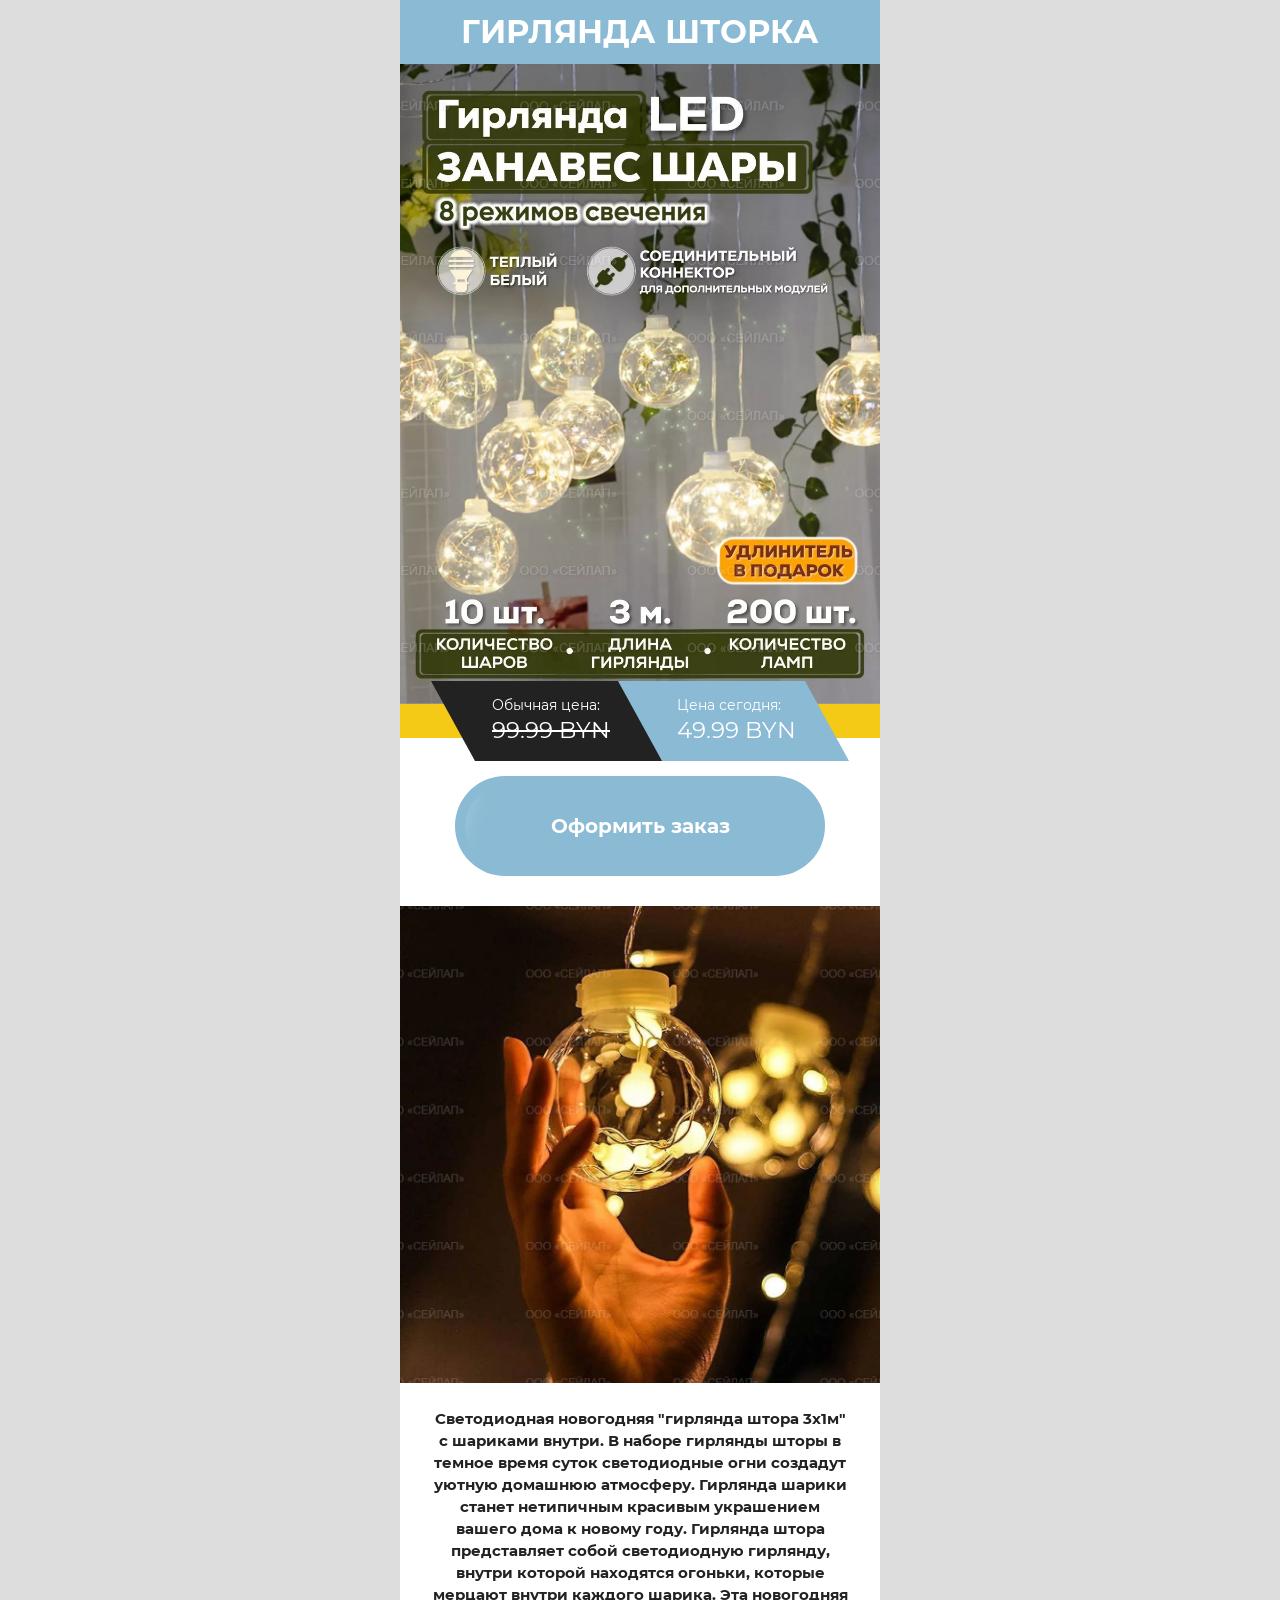
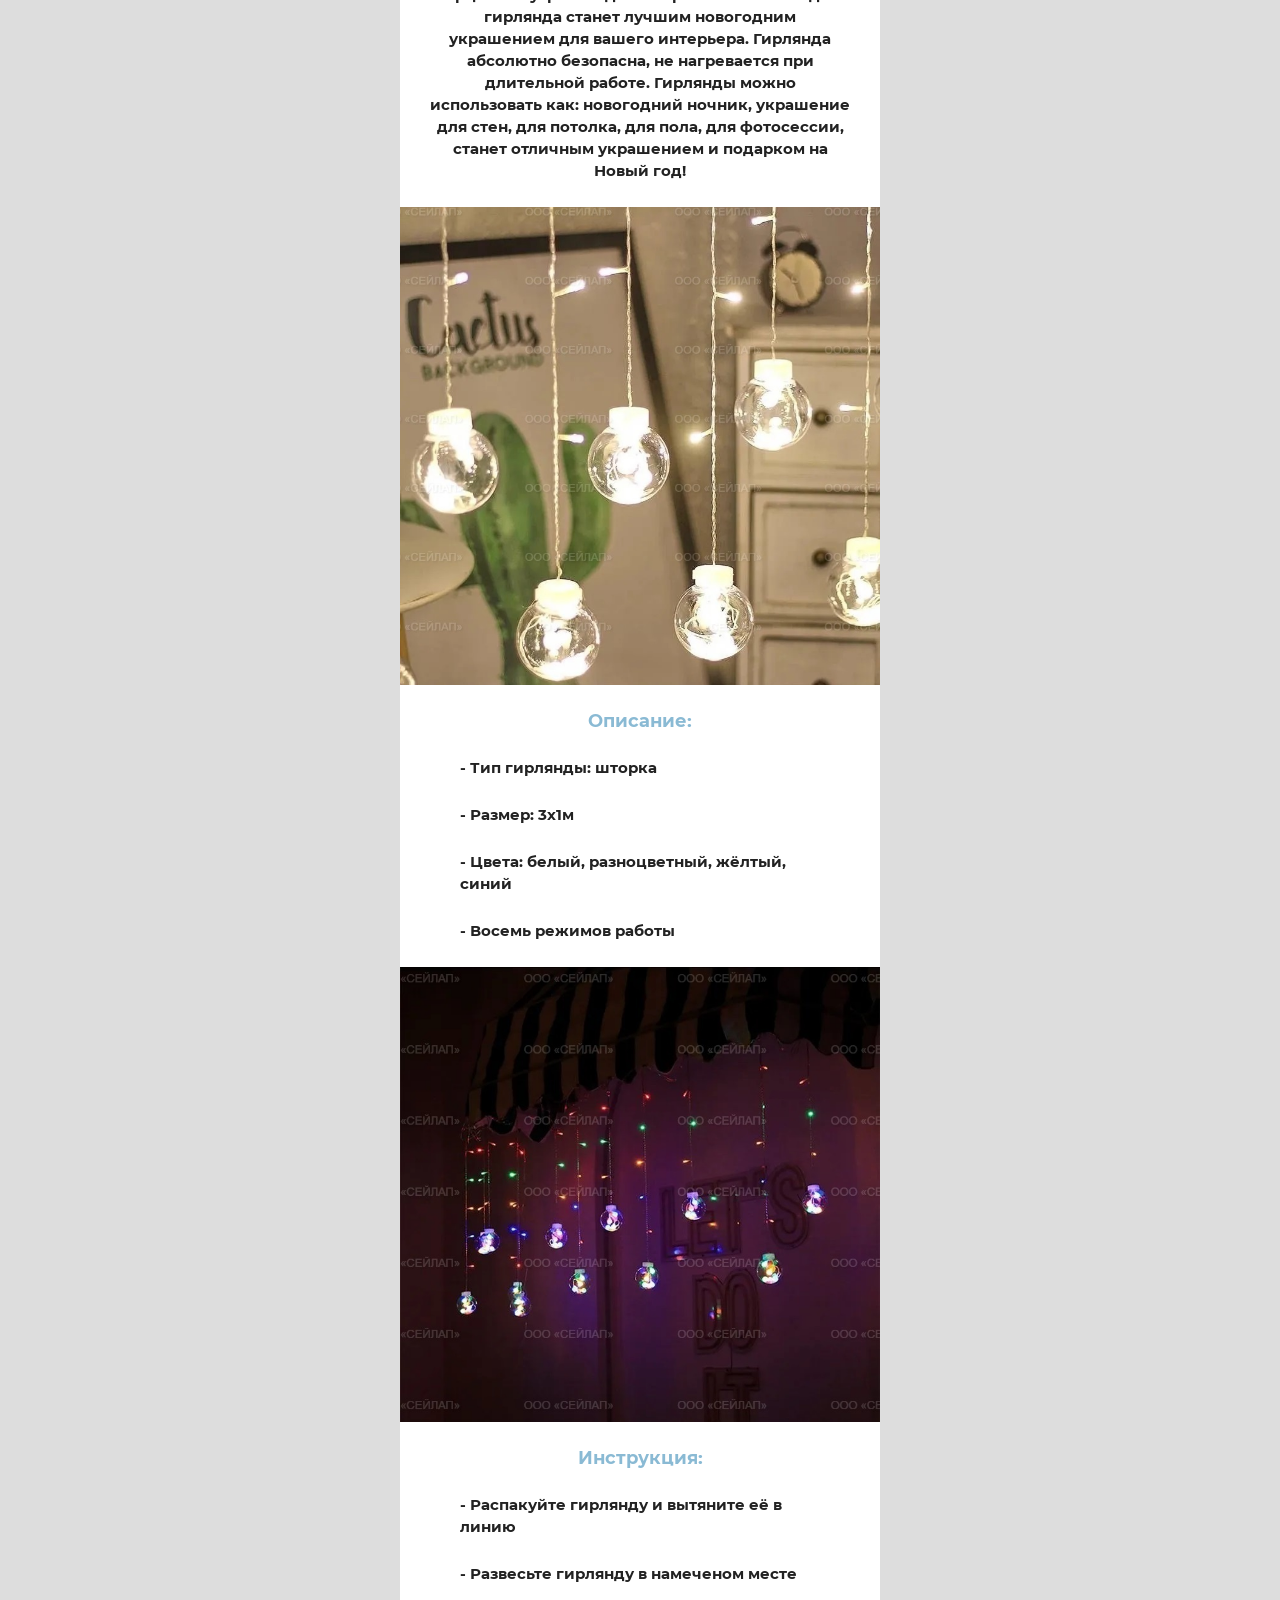
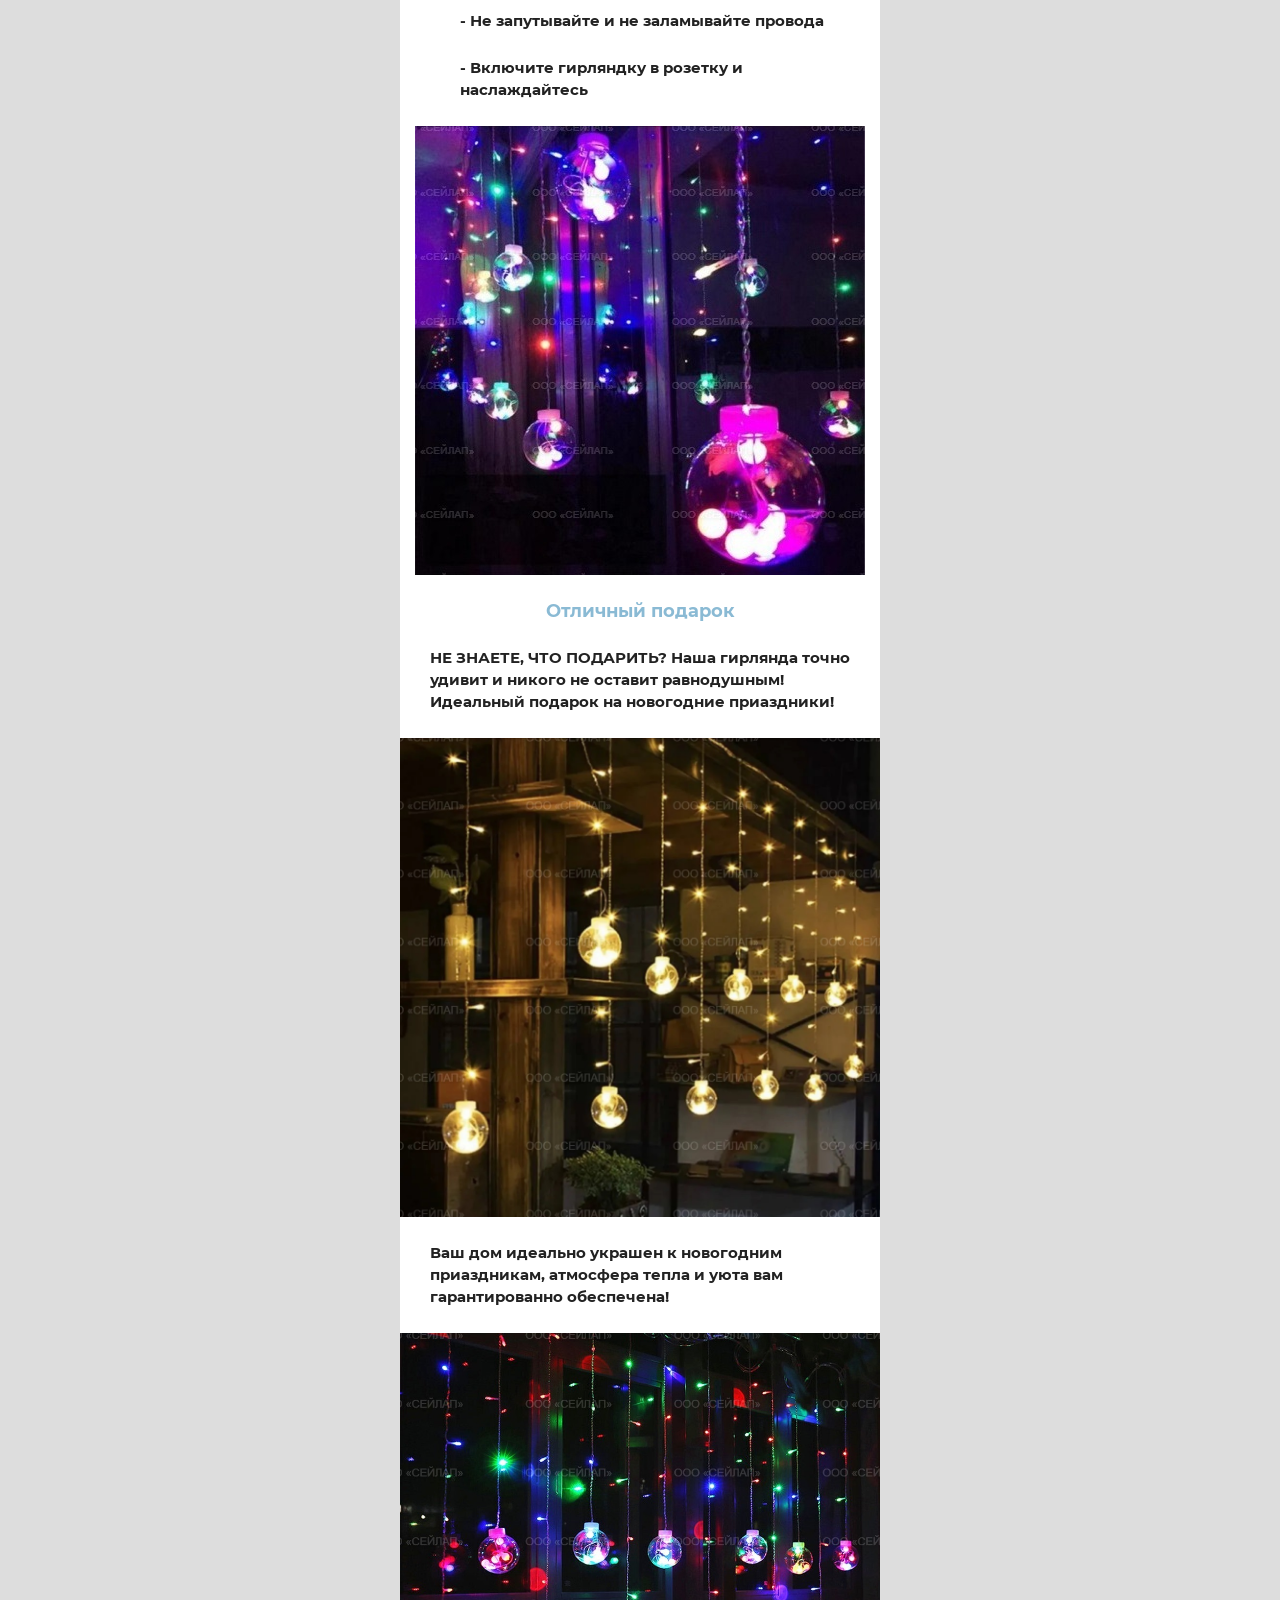
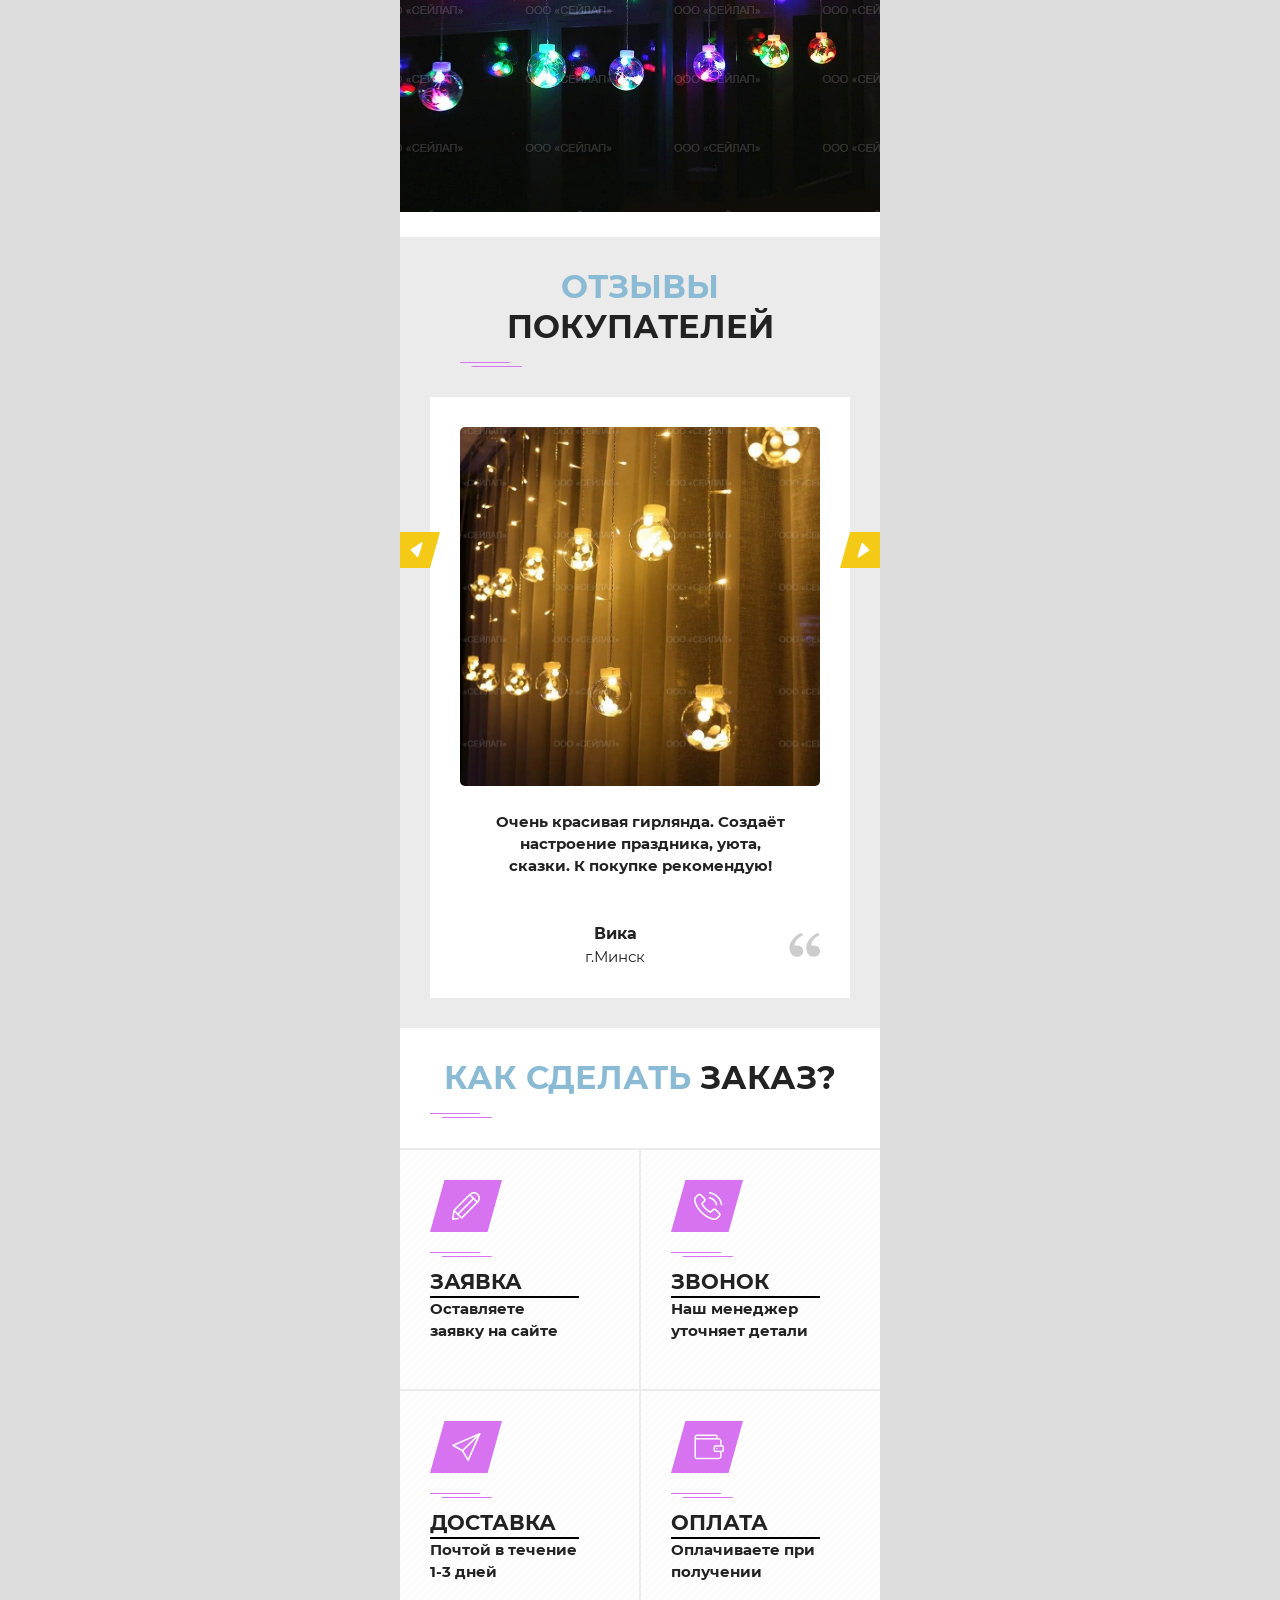
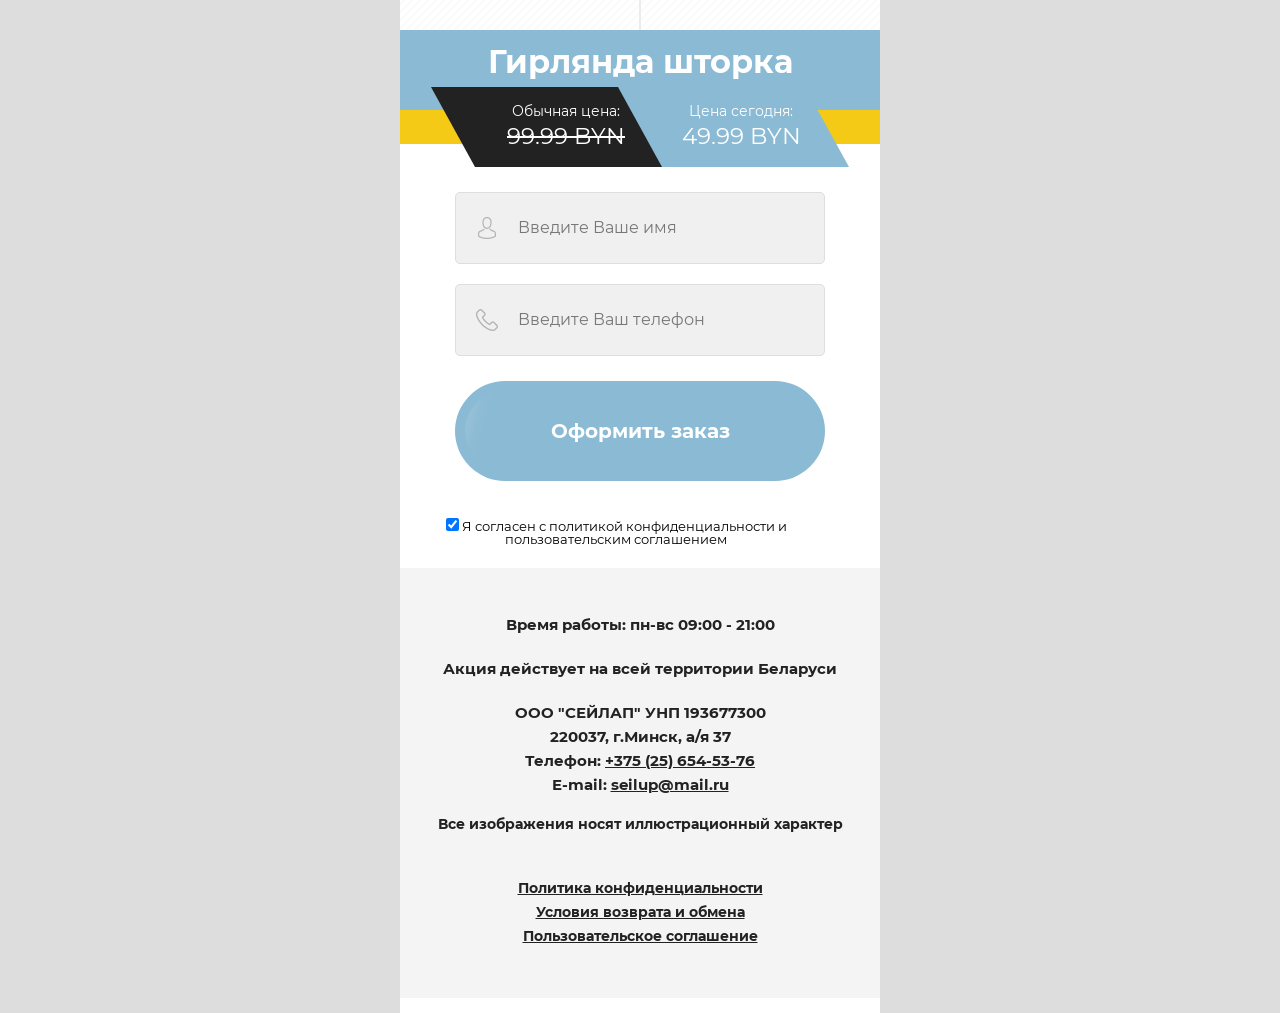
==== commit 1a84b41a: "new layout" ====
--- a/index.htm
+++ b/index.htm
@@ -1,542 +1,369 @@
-﻿<!DOCTYPE html>
-<html>
-<head>
-    <meta charset="utf-8">
-    <meta name="viewport" content="width=480">
+<!DOCTYPE html>
+<html lang="ru-RU">
+  <head>
+    <link rel="stylesheet" type="text/css" href="css/form.min.css" />
+    <script type="text/javascript" src="js/jquery.min.js"></script>
+    <title>СВЕТЯЩИЙСЯ ПЛЕД</title>
+    <meta charset="utf-8" />
+    <meta name="viewport" content="width=480" />
+    <meta name="description" content="" />
+    <link rel="stylesheet" type="text/css" href="css/reset.css" />
+    <link rel="stylesheet" type="text/css" href="css/owl.carousel.min.css" />
+    <link rel="stylesheet" type="text/css" href="css/fonts.css" />
+    <link rel="stylesheet" type="text/css" href="css/styles.css" />
 
-    <!-- CSRF Token -->
-    <!-- <meta name="csrf-token" content="9KumC4GlTs5Rqt7wC3wKWtzP2OMHavzCtg4yJmeb"> -->
+	<script>
+		!function (w, d, t) {
+		  w.TiktokAnalyticsObject = t; var ttq = w[t] = w[t] || []; ttq.methods = ["page", "track", "identify", "instances", "debug", "on", "off", "once", "ready", "alias", "group", "enableCookie", "disableCookie"], ttq.setAndDefer = function (t, e) { t[e] = function () { t.push([e].concat(Array.prototype.slice.call(arguments, 0))) } }; for (var i = 0; i < ttq.methods.length; i++)ttq.setAndDefer(ttq, ttq.methods[i]); ttq.instance = function (t) { for (var e = ttq._i[t] || [], n = 0; n < ttq.methods.length; n++)ttq.setAndDefer(e, ttq.methods[n]); return e }, ttq.load = function (e, n) { var i = "https://analytics.tiktok.com/i18n/pixel/events.js"; ttq._i = ttq._i || {}, ttq._i[e] = [], ttq._i[e]._u = i, ttq._t = ttq._t || {}, ttq._t[e] = +new Date, ttq._o = ttq._o || {}, ttq._o[e] = n || {}; var o = document.createElement("script"); o.type = "text/javascript", o.async = !0, o.src = i + "?sdkid=" + e + "&lib=" + t; var a = document.getElementsByTagName("script")[0]; a.parentNode.insertBefore(o, a) };
+	
+		  ttq.load('CGQ1IFRC77UAJ2P18Q2G');
+		  ttq.page();
+		}(window, document, 'ttq');
+	  </script>
+	
+	
+	  <script>
+		!function (w, d, t) {
+		  w.TiktokAnalyticsObject = t; var ttq = w[t] = w[t] || []; ttq.methods = ["page", "track", "identify", "instances", "debug", "on", "off", "once", "ready", "alias", "group", "enableCookie", "disableCookie"], ttq.setAndDefer = function (t, e) { t[e] = function () { t.push([e].concat(Array.prototype.slice.call(arguments, 0))) } }; for (var i = 0; i < ttq.methods.length; i++)ttq.setAndDefer(ttq, ttq.methods[i]); ttq.instance = function (t) { for (var e = ttq._i[t] || [], n = 0; n < ttq.methods.length; n++)ttq.setAndDefer(e, ttq.methods[n]); return e }, ttq.load = function (e, n) { var i = "https://analytics.tiktok.com/i18n/pixel/events.js"; ttq._i = ttq._i || {}, ttq._i[e] = [], ttq._i[e]._u = i, ttq._t = ttq._t || {}, ttq._t[e] = +new Date, ttq._o = ttq._o || {}, ttq._o[e] = n || {}; var o = document.createElement("script"); o.type = "text/javascript", o.async = !0, o.src = i + "?sdkid=" + e + "&lib=" + t; var a = document.getElementsByTagName("script")[0]; a.parentNode.insertBefore(o, a) };
+	
+		  ttq.load('CIINU3BC77U7N28V42JG');
+		  ttq.page();
+		}(window, document, 'ttq');
+	  </script>
+	
+	
+	  <script>
+		!function (w, d, t) {
+		  w.TiktokAnalyticsObject = t; var ttq = w[t] = w[t] || []; ttq.methods = ["page", "track", "identify", "instances", "debug", "on", "off", "once", "ready", "alias", "group", "enableCookie", "disableCookie"], ttq.setAndDefer = function (t, e) { t[e] = function () { t.push([e].concat(Array.prototype.slice.call(arguments, 0))) } }; for (var i = 0; i < ttq.methods.length; i++)ttq.setAndDefer(ttq, ttq.methods[i]); ttq.instance = function (t) { for (var e = ttq._i[t] || [], n = 0; n < ttq.methods.length; n++)ttq.setAndDefer(e, ttq.methods[n]); return e }, ttq.load = function (e, n) { var i = "https://analytics.tiktok.com/i18n/pixel/events.js"; ttq._i = ttq._i || {}, ttq._i[e] = [], ttq._i[e]._u = i, ttq._t = ttq._t || {}, ttq._t[e] = +new Date, ttq._o = ttq._o || {}, ttq._o[e] = n || {}; var o = document.createElement("script"); o.type = "text/javascript", o.async = !0, o.src = i + "?sdkid=" + e + "&lib=" + t; var a = document.getElementsByTagName("script")[0]; a.parentNode.insertBefore(o, a) };
+	
+		  ttq.load('CIMJ9U3C77U7G1K18C4G');
+		  ttq.page();
+		}(window, document, 'ttq');
+	  </script>
+	
+	
+	  <script>
+		!function (w, d, t) {
+		  w.TiktokAnalyticsObject = t; var ttq = w[t] = w[t] || []; ttq.methods = ["page", "track", "identify", "instances", "debug", "on", "off", "once", "ready", "alias", "group", "enableCookie", "disableCookie"], ttq.setAndDefer = function (t, e) { t[e] = function () { t.push([e].concat(Array.prototype.slice.call(arguments, 0))) } }; for (var i = 0; i < ttq.methods.length; i++)ttq.setAndDefer(ttq, ttq.methods[i]); ttq.instance = function (t) { for (var e = ttq._i[t] || [], n = 0; n < ttq.methods.length; n++)ttq.setAndDefer(e, ttq.methods[n]); return e }, ttq.load = function (e, n) { var i = "https://analytics.tiktok.com/i18n/pixel/events.js"; ttq._i = ttq._i || {}, ttq._i[e] = [], ttq._i[e]._u = i, ttq._t = ttq._t || {}, ttq._t[e] = +new Date, ttq._o = ttq._o || {}, ttq._o[e] = n || {}; var o = document.createElement("script"); o.type = "text/javascript", o.async = !0, o.src = i + "?sdkid=" + e + "&lib=" + t; var a = document.getElementsByTagName("script")[0]; a.parentNode.insertBefore(o, a) };
+	
+		  ttq.load('CIN6SFBC77UBI1EHRA50');
+		  ttq.page();
+		}(window, document, 'ttq');
+	  </script>
+	
+	
+	  <script>
+		!function (w, d, t) {
+		  w.TiktokAnalyticsObject = t; var ttq = w[t] = w[t] || []; ttq.methods = ["page", "track", "identify", "instances", "debug", "on", "off", "once", "ready", "alias", "group", "enableCookie", "disableCookie"], ttq.setAndDefer = function (t, e) { t[e] = function () { t.push([e].concat(Array.prototype.slice.call(arguments, 0))) } }; for (var i = 0; i < ttq.methods.length; i++)ttq.setAndDefer(ttq, ttq.methods[i]); ttq.instance = function (t) { for (var e = ttq._i[t] || [], n = 0; n < ttq.methods.length; n++)ttq.setAndDefer(e, ttq.methods[n]); return e }, ttq.load = function (e, n) { var i = "https://analytics.tiktok.com/i18n/pixel/events.js"; ttq._i = ttq._i || {}, ttq._i[e] = [], ttq._i[e]._u = i, ttq._t = ttq._t || {}, ttq._t[e] = +new Date, ttq._o = ttq._o || {}, ttq._o[e] = n || {}; var o = document.createElement("script"); o.type = "text/javascript", o.async = !0, o.src = i + "?sdkid=" + e + "&lib=" + t; var a = document.getElementsByTagName("script")[0]; a.parentNode.insertBefore(o, a) };
+	
+		  ttq.load('CIQLATJC77UD5V58A6EG');
+		  ttq.page();
+		}(window, document, 'ttq');
+	  </script>
+	
+	
+	  <script>
+		!function (w, d, t) {
+		  w.TiktokAnalyticsObject = t; var ttq = w[t] = w[t] || []; ttq.methods = ["page", "track", "identify", "instances", "debug", "on", "off", "once", "ready", "alias", "group", "enableCookie", "disableCookie"], ttq.setAndDefer = function (t, e) { t[e] = function () { t.push([e].concat(Array.prototype.slice.call(arguments, 0))) } }; for (var i = 0; i < ttq.methods.length; i++)ttq.setAndDefer(ttq, ttq.methods[i]); ttq.instance = function (t) { for (var e = ttq._i[t] || [], n = 0; n < ttq.methods.length; n++)ttq.setAndDefer(e, ttq.methods[n]); return e }, ttq.load = function (e, n) { var i = "https://analytics.tiktok.com/i18n/pixel/events.js"; ttq._i = ttq._i || {}, ttq._i[e] = [], ttq._i[e]._u = i, ttq._t = ttq._t || {}, ttq._t[e] = +new Date, ttq._o = ttq._o || {}, ttq._o[e] = n || {}; var o = document.createElement("script"); o.type = "text/javascript", o.async = !0, o.src = i + "?sdkid=" + e + "&lib=" + t; var a = document.getElementsByTagName("script")[0]; a.parentNode.insertBefore(o, a) };
+	
+		  ttq.load('CIQLDR3C77UF46MMK1U0');
+		  ttq.page();
+		}(window, document, 'ttq');
+	  </script>
+	
+	
+	  <script>
+		!function (w, d, t) {
+		  w.TiktokAnalyticsObject = t; var ttq = w[t] = w[t] || []; ttq.methods = ["page", "track", "identify", "instances", "debug", "on", "off", "once", "ready", "alias", "group", "enableCookie", "disableCookie"], ttq.setAndDefer = function (t, e) { t[e] = function () { t.push([e].concat(Array.prototype.slice.call(arguments, 0))) } }; for (var i = 0; i < ttq.methods.length; i++)ttq.setAndDefer(ttq, ttq.methods[i]); ttq.instance = function (t) { for (var e = ttq._i[t] || [], n = 0; n < ttq.methods.length; n++)ttq.setAndDefer(e, ttq.methods[n]); return e }, ttq.load = function (e, n) { var i = "https://analytics.tiktok.com/i18n/pixel/events.js"; ttq._i = ttq._i || {}, ttq._i[e] = [], ttq._i[e]._u = i, ttq._t = ttq._t || {}, ttq._t[e] = +new Date, ttq._o = ttq._o || {}, ttq._o[e] = n || {}; var o = document.createElement("script"); o.type = "text/javascript", o.async = !0, o.src = i + "?sdkid=" + e + "&lib=" + t; var a = document.getElementsByTagName("script")[0]; a.parentNode.insertBefore(o, a) };
+	
+		  ttq.load('CIQLEPJC77UBI1EI0QVG');
+		  ttq.page();
+		}(window, document, 'ttq');
+	  </script>
+	
+	
+	  <script>
+		!function (w, d, t) {
+		  w.TiktokAnalyticsObject = t; var ttq = w[t] = w[t] || []; ttq.methods = ["page", "track", "identify", "instances", "debug", "on", "off", "once", "ready", "alias", "group", "enableCookie", "disableCookie"], ttq.setAndDefer = function (t, e) { t[e] = function () { t.push([e].concat(Array.prototype.slice.call(arguments, 0))) } }; for (var i = 0; i < ttq.methods.length; i++)ttq.setAndDefer(ttq, ttq.methods[i]); ttq.instance = function (t) { for (var e = ttq._i[t] || [], n = 0; n < ttq.methods.length; n++)ttq.setAndDefer(e, ttq.methods[n]); return e }, ttq.load = function (e, n) { var i = "https://analytics.tiktok.com/i18n/pixel/events.js"; ttq._i = ttq._i || {}, ttq._i[e] = [], ttq._i[e]._u = i, ttq._t = ttq._t || {}, ttq._t[e] = +new Date, ttq._o = ttq._o || {}, ttq._o[e] = n || {}; var o = document.createElement("script"); o.type = "text/javascript", o.async = !0, o.src = i + "?sdkid=" + e + "&lib=" + t; var a = document.getElementsByTagName("script")[0]; a.parentNode.insertBefore(o, a) };
+	
+		  ttq.load('CIQLGT3C77U9TRVJ5BTG');
+		  ttq.page();
+		}(window, document, 'ttq');
+	  </script>
+	
+	
+	  <script>
+		!function (w, d, t) {
+		  w.TiktokAnalyticsObject = t; var ttq = w[t] = w[t] || []; ttq.methods = ["page", "track", "identify", "instances", "debug", "on", "off", "once", "ready", "alias", "group", "enableCookie", "disableCookie"], ttq.setAndDefer = function (t, e) { t[e] = function () { t.push([e].concat(Array.prototype.slice.call(arguments, 0))) } }; for (var i = 0; i < ttq.methods.length; i++)ttq.setAndDefer(ttq, ttq.methods[i]); ttq.instance = function (t) { for (var e = ttq._i[t] || [], n = 0; n < ttq.methods.length; n++)ttq.setAndDefer(e, ttq.methods[n]); return e }, ttq.load = function (e, n) { var i = "https://analytics.tiktok.com/i18n/pixel/events.js"; ttq._i = ttq._i || {}, ttq._i[e] = [], ttq._i[e]._u = i, ttq._t = ttq._t || {}, ttq._t[e] = +new Date, ttq._o = ttq._o || {}, ttq._o[e] = n || {}; var o = document.createElement("script"); o.type = "text/javascript", o.async = !0, o.src = i + "?sdkid=" + e + "&lib=" + t; var a = document.getElementsByTagName("script")[0]; a.parentNode.insertBefore(o, a) };
+	
+		  ttq.load('CIQLHUBC77U9SONO765G');
+		  ttq.page();
+		}(window, document, 'ttq');
+	  </script>
+	
+	  <script>
+		!function (w, d, t) {
+		  w.TiktokAnalyticsObject = t; var ttq = w[t] = w[t] || []; ttq.methods = ["page", "track", "identify", "instances", "debug", "on", "off", "once", "ready", "alias", "group", "enableCookie", "disableCookie"], ttq.setAndDefer = function (t, e) { t[e] = function () { t.push([e].concat(Array.prototype.slice.call(arguments, 0))) } }; for (var i = 0; i < ttq.methods.length; i++)ttq.setAndDefer(ttq, ttq.methods[i]); ttq.instance = function (t) { for (var e = ttq._i[t] || [], n = 0; n < ttq.methods.length; n++)ttq.setAndDefer(e, ttq.methods[n]); return e }, ttq.load = function (e, n) { var i = "https://analytics.tiktok.com/i18n/pixel/events.js"; ttq._i = ttq._i || {}, ttq._i[e] = [], ttq._i[e]._u = i, ttq._t = ttq._t || {}, ttq._t[e] = +new Date, ttq._o = ttq._o || {}, ttq._o[e] = n || {}; var o = document.createElement("script"); o.type = "text/javascript", o.async = !0, o.src = i + "?sdkid=" + e + "&lib=" + t; var a = document.getElementsByTagName("script")[0]; a.parentNode.insertBefore(o, a) };
+	
+		  ttq.load('CJNLSFBC77U20ERJLHC0');
+		  ttq.page();
+		}(window, document, 'ttq');
+	  </script>
+  </head>
+  <body>
+    <div class="main_wrapper">
+      <header class="offer_section offer3">
+        <h1 class="main_title">ГИРЛЯНДА ШТОРКА<br /></h1>
+        <div class="info_block">
+          <img src="img/main.jpg" alt="изображение товара" />
+        </div>
+        <div class="price_block">
+          <div class="price_item old">
+            <div class="text">Обычная цена:</div>
+            <div class="value">99.99 BYN</div>
+          </div>
+          <div class="price_item new">
+            <div class="text">Цена сегодня:</div>
+            <div class="value">49.99 BYN</div>
+          </div>
+        </div>
+        <a href="#lv-formLanding1" class="button">Оформить заказ</a>
+      </header>
+      <div class="benefits_section" style="margin: 0 auto; text-align: center;">
+        <section class="description_section">
+          <img class="image image1" src="img/6.jpg" alt="" />
+          <p style="font-weight: 600;">
+            Светодиодная новогодняя "гирлянда штора 3х1м" 
+            с шариками внутри. В наборе гирлянды шторы в темное 
+            время суток светодиодные огни создадут уютную 
+            домашнюю атмосферу. Гирлянда шарики станет 
+            нетипичным красивым украшением вашего дома к 
+            новому году. Гирлянда штора представляет собой 
+            светодиодную гирлянду, внутри которой 
+            находятся огоньки, 
+            которые мерцают внутри каждого шарика. 
+            Эта новогодняя гирлянда станет лучшим новогодним 
+            украшением для вашего интерьера. Гирлянда абсолютно 
+            безопасна, не нагревается при длительной работе. 
+            Гирлянды можно использовать как: новогодний ночник, 
+            украшение для стен, для потолка, для пола, 
+            для фотосессии, станет отличным 
+            украшением и подарком на Новый год!
+          </p>
+          <img class="image image1" src="img/4.jpg" alt="" />
+          <p class="wrong">Описание:</p>
+          <span style="display: block; width: 90%; text-align: left; margin: 0 0 0 30px;">
+            <p style="font-weight: 600;">- Тип гирлянды: шторка</p>
+            <p style="font-weight: 600;">- Размер: 3х1м</p>
+            <p style="font-weight: 600;">- Цвета: белый, разноцветный, жёлтый, синий</p>
+            <p style="font-weight: 600;">- Восемь режимов работы</p>
+          </span>
+          <img class="image image1" src="img/8.jpg" alt="" />
+          <p class="wrong">Инструкция:</p>
+          <span style="display: block; width: 90%; text-align: left; margin: 0 0 0 30px;">
+            <p>- Распакуйте гирлянду и вытяните её в линию</p>
+            <p>- Развесьте гирлянду в намеченом месте</p>
+            <p>- Не запутывайте и не заламывайте провода</p>
+            <p>- Включите гирляндку в розетку и наслаждайтесь</p>
+          </span>
+          <img class="image image1" src="img/2.jpg" alt="" />
+          <p class="wrong">Отличный подарок</p>
+          <p style="text-align: left;">
+            НЕ ЗНАЕТЕ, ЧТО ПОДАРИТЬ? Наша гирлянда точно удивит и никого не оставит
+            равнодушным! Идеальный подарок на новогодние приаздники!
+          </p>
+          <img class="image image1" src="img/3.jpg" alt="" />
+          <p style="text-align: left;">
+            Ваш дом идеально украшен к новогодним приаздникам, 
+            атмосфера тепла и уюта вам гарантированно обеспечена!
+          </p>
+          <img class="image image1" src="img/9.jpg" alt="" />
+          <section class="reviews2_section gray_theme">
+            <h2 class="title"><span>Отзывы</span> покупателей</h2>
+            <div class="reviews_list owl-carousel">
+              <div class="review_item">
+                <img class="photo" src="img/r1.jpg" alt="" />
+                <p>Очень красивая гирлянда. Создаёт настроение праздника, уюта, сказки. К покупке рекомендую!</p>
+                <div class="author_block clearfix">
+                  <div class="author_info">
+                    <div class="name">Вика</div>
+                    <div class="text">г.Минск</div>
+                  </div>
+                </div>
+              </div>
+              <div class="review_item">
+                <img class="photo" src="img/r2.jpg" alt="" />
+                <p>Все супер, распутала за 2 минуты, шары красивые, очень понравились</p>
+                <div class="author_block clearfix">
+                  <div class="author_info">
+                    <div class="name">Аcя</div>
+                    <div class="text">г. Новополоцк</div>
+                  </div>
+                </div>
+              </div>
+              <div class="review_item">
+                <img class="photo" src="img/r3.jpg" alt="" />
+                <p>Очень актуальная гирлянда. На Новый год, для поднятия настроения - самое то!!! рекомендую</p>
+                <div class="author_block clearfix">
+                  <div class="author_info">
+                    <div class="name">Евгения Тарасенко</div>
+                    <div class="text">г. Могилев</div>
+                  </div>
+                </div>
+              </div>
+            </div>
+          </section>
+          <section id="9" class="order_steps_section">
+            <h2 class="title"><span>Как сделать</span> заказ?</h2>
+            <div class="order_steps2 clearfix">
+              <div class="step_item">
+                <img src="images/order_steps__step1_icon.png" alt="" />
+                <div class="separator"></div>
+                <h4>Заявка</h4>
+                <p style="padding: 0; text-align: left;">Оставляете заявку на сайте</p>
+              </div>
+              <div class="step_item">
+                <img src="images/order_steps__step2_icon.png" alt="" />
+                <div class="separator"></div>
+                <h4>Звонок</h4>
+                <p style="padding: 0; text-align: left;">Наш менеджер уточняет детали</p>
+              </div>
+              <div class="step_item">
+                <img src="images/order_steps__step3_icon.png" alt="" />
+                <div class="separator"></div>
+                <h4>Доставка</h4>
+                <p style="padding: 0; text-align: left;">Почтой в течение 1-3 дней</p>
+              </div>
+              <div class="step_item">
+                <img src="images/order_steps__step4_icon.png" alt="" />
+                <div class="separator"></div>
+                <h4>Оплата</h4>
+                <p style="padding: 0; text-align: left;">Оплачиваете при получении</p>
+              </div>
+            </div>
+          </section>
+          <section id="10" class="offer_section offer3 order">
+            <h1 class="main_title" style="height: 80px;">Гирлянда шторка<br /></h1>
+            <div class="info_block">
+              <img src="images/main.png" alt="" />
+            </div>
+            <div class="price_block">
+              <div class="price_item old">
+                <div class="text">Обычная цена:</div>
+                <div class="value">99.99 BYN</div>
+              </div>
+              <div class="price_item new">
+                <div class="text">Цена сегодня:</div>
+                <div class="value">49.99 BYN</div>
+              </div>
+            </div>
+            <form
+              class="main-order-form order_form lv2-form lv2-form1 lv2-form-validation-by-alert"
+              id="lv-formLanding1"
+              action="send.php"
+              method="post"
+            >
+              <input
+                class="field"
+                placeholder="Введите Ваше имя"
+                id="name"
+                name="name"
+                type="text"
+                minlength="2"
+                maxlength="20"
+                required=""
+              />
+              <input
+                class="field"
+                placeholder="Введите Ваш телефон"
+                id="phone"
+                name="phone"
+                type="tel"
+                required=""
+              />
 
-        <title>Гирлянда купить минск</title>
-    
-    <link rel="shortcut icon" href="landing-template-assets/common/favicon.png" type="image/x-icon">
-    <!-- Meta -->
-            <meta property="og:image" content="/dryer/1.jpg">
-            <meta name="description" content="Купить уличную гирлянду минск, купить гирлянду минск">
-    <!-- Scripts -->
-                                    
-    
-    <script type="text/javascript" src="landing-template-assets/common/js/jquery-3.5.1.min.js"></script>
-    
-<!-- Fonts -->
-    
-
-<!-- Styles -->
-        <link rel="shortcut icon" href="landing-template-assets/japan-steel3/favicon.png" type="image/x-icon">
-        <link rel="stylesheet" type="text/css" href="landing-template-assets/japan-steel3/css/reset.css">
-        <link rel="stylesheet" type="text/css" href="landing-template-assets/japan-steel3/fonts/AvenirNextCyr.css">
-        <link rel="stylesheet" type="text/css" href="landing-template-assets/japan-steel3/css/owl.carousel.min.css">
-        <link rel="stylesheet" type="text/css" href="landing-template-assets/japan-steel3/css/styles.css">
-        <link rel="stylesheet" type="text/css" href="landing-template-assets/common/callback/call-m1-style.css">
-        <link rel="stylesheet" type="text/css" href="landing-template-assets/common/callback/popup-m1-style.css">
-        <style>
-        .offer_section .field[name="name"] {
-            background-image: none !important;
-        }
-
-        .offer_section .field[name="phone"] {
-            background-image: none !important;
-        }
-
-        .spinner-m1 .call-cont-m1-back {
-            background: url(landing-template-assets/common/callback/call-phone-m1.png) center 16px no-repeat !important;
-        }
-
-        .call-cont-m1-front {
-            background: url(landing-template-assets/common/callback/4.png) center bottom no-repeat !important;
-        }
-
-        .youtube .play {
-            background: url(landing-template-assets/common/images/youtube-play-icon.png) no-repeat !important;
-        }
-
-        .offer_section.offer3 .discount_block {
-            right: 50px;
-        }
-
-        .offer_section.offer3 .price_item.new .value {
-            line-height: 31px;
-            font-size: 30px;
-        }
-
-        .offer_section.offer3 .price_item.old .value * {
-            font-size: 25px;
-        }
-
-        /* body {
-            user-select: none;
-        } */
-
-        .sale-wrap {
-            display: flex;
-            justify-content: space-between;
-        }
-
-        .sale-item {
-            width: 100%;
-            padding: 10px 0;
-            display: flex;
-            flex-direction: column;
-            align-items: center;
-            justify-content: space-around;
-        }
-
-        .discount-block-item {
-            width: 295px;
-            height: 80px;
-            position: relative;
-            background: #cd3017;
-        }
-
-        .right {
-            height: 100%;
-            position: absolute;
-            border-top: 40px solid #fff;
-            border-bottom: 40px solid #fff;
-            border-left: 20px solid #cd3017;
-            right: -10px;
-        }
-
-        .left {
-            height: 100%;
-            position: absolute;
-            border-top: 40px solid #cd3017;
-            border-bottom: 40px solid #cd3017;
-            border-left: 20px solid #fff;
-            left: -10px;
-        }
-
-        .value-item {
-            font-size: 30px;
-            font-weight: 600;
-        }
-
-        .benefits_list1 {
-            color: #fff;
-            padding: 30px 0 0 0;
-            background: #000680;
-        }
-    </style>
-
-    <!-- <script language="JavaScript">
-        document.ondragstart = test;
-        //запрет на перетаскивание 
-        document.onselectstart = test;
-        //запрет на выделение элементов страницы
-        document.oncontextmenu=function(e){return false};
-        //запрет на выведение контекстного меню
-        function test() {
-        return false
-        }
-
-        document.onkeydown = function(e) {
-        if(event.keyCode == 123) {
-        return false;
-        }
-        if(e.ctrlKey && e.shiftKey && e.keyCode == 'I'.charCodeAt(0)){
-        return false;
-        }
-        if(e.ctrlKey && e.shiftKey && e.keyCode == 'J'.charCodeAt(0)){
-        return false;
-        }
-        if(e.ctrlKey && e.keyCode == 'U'.charCodeAt(0)){
-        return false;
-        }
-        }
-    </script> -->
-</head>
-<body oncopy="wpccAlert('wpcc-fail','Copying is disabled.'); return false;" oncut="wpccAlert('wpcc-fail','Copying is disabled.'); return false;" ondragstart="return false;" ondrop="return false;" oncontextmenu="return false;">
-    <div class="main_wrapper">
-        <!-- header 3 -->
-        <header class="offer_section offer3">
-            <div class="title_block" style="background: #000680;">
-                <h1>гирлянда шторка</h1>
-                <p>Новогоднее настроение для всех</p>
-            </div>
-            <div class="timer_block clearfix">
-                <div class="timer_info">
-                    <p>Это предложение закончится через:</p>
-                </div>
-                <div class="timer clearfix">
-                    <div class="timer_item">
-                        <div class="text"><p>дней</p></div>
-                        <div class="count">00</div>
-                    </div>
-                    <div class="timer_item">
-                        <div class="text"><p>часов</p></div>
-                        <div class="count hours"></div>
-                    </div>
-                    <div class="timer_item">
-                        <div class="text"><p>минут</p></div>
-                        <div class="count minutes"></div>
-                    </div>
-                    <div class="timer_item">
-                        <div class="text"><p>секунд</p></div>
-                        <div class="count seconds"></div>
-                    </div>
-                </div>
-            </div>
-            <div class="image_block">
-                <div class="offer_image" style="background-image: url(img/main.jpg); height: 640px;"></div>
-                
-                <!-- <div class="discount_block">
-                    <div class="value"><p>50%</p></div>
-                    <div class="text"><p>скидка</p></div>
-                </div> -->
-            </div>
-            <div class="benefits_list clearfix" style="background: #000680;">
-                <div class="benefit_item"><p>100% гарантия качества</p></div>
-                <div class="benefit_item"><p>Ограниченное предложение</p></div>
-                <div class="benefit_item"><p>Оплата при получении</p></div>
-            </div>
-
-            <div class="sale-wrap">
-                <div class="sale-item old-item" style="color: #9a9a9a;">
-                  <div class="text-item">Обычная цена (от):</div>
-                  <div class="value-item" style="text-decoration: line-through;">99.99 BYN</div>
-                </div>
-                <div class="sale-item discount-block-item" style="color: #fff;">
-                  <div class="left"></div>
-                  <div class="text-item">скидка</div>
-                  <div class="value-item">-50%</div>
-                  <div class="right"></div>
-                </div>
-                <div class="sale-item new-item">
-                  <div class="text-item">Цена сегодня (от):</div>
-                  <div class="value-item">49.99 BYN</div>
-                </div>
-            </div>
-
-            <ul>
-                <li>
-                    <p>Подходит для стен и карнизов</p>
-                </li>
-                <li>
-                    <p>Можно собрать любую длину</p>
-                </li>
-                <li>
-                    <p>Качесвтенные материалы и проводка</p>
-                </li>
-                <li>
-                    <p>Отличное настроение на новогодние празники</p>
-                </li>
-            </ul>
-            <a href="#order_form" class="button"><p>Купить сейчас</p></a>
-            <div class="products_count"><p>Осталось по акции <strong>8</strong> штук</p></div>
-        </header>
-        <!-- /header 3 -->
-        <!-- video -->
-
-        <video width="100%" height="600" controls="controls" poster="img/2.jpg">
-            <source src="video.mp4">
-        </video>
-        <!-- /video -->
-        <!-- problems -->
-        <section class="problems_section dark_theme" style="background:#000680;">
-            <h2>Избавьте себя от трудностей</h2>
-            <div class="benefits_list1 image_rounded">
-                <div class="benefit_item">
-                    <div class="benefit_item_image" style="background-image: url(img/4.jpg)"></div>
-                    
-                    <p>Гирлянда тусклая?</p>
-                </div>
-                <div class="benefit_item">
-                    <div class="benefit_item_image" style="background-image: url(img/8.jpg)"></div>
-                    <p>Нельзя наростить длину?</p>
-                </div>
-                <div class="benefit_item">
-                    <div class="benefit_item_image" style="background-image: url(img/9.jpg)"></div>
-                    <p>Гирлянда не терпит холода?</p>
-                </div>
-                <div class="benefit_item">
-                    <div class="benefit_item_image" style="background-image: url(img/5.jpg)"></div>
-                    <p>Потребляет много энергии?</p>
-                </div>
-            </div>
-            <div class="description">
-                <p></p><p><strong>С НАМИ ТАКОГО НЕ БУДЕТ!</strong></p>
-            </div>
+              <button class="button" type="submit">Оформить заказ</button>
+              <br />
+              <label class="lb">
+                <input type="checkbox" checked="" required="" />
+                Я согласен с политикой конфиденциальности и пользовательским
+                соглашением
+              </label>
+              <style>
+                .lb {
+                  font-size: 13px;
+                  line-height: 13px;
+                  margin-top: 15px;
+                  width: 90%;
+                  display: block;
+                  color: rgb(0, 0, 0) !important;
+                  text-align: center;
+                }
+                .lb input {
+                  appearance: checkbox;
+                  display: inline-block;
+                  width: auto;
+                  height: auto;
+                }
+              </style>
+              <br />
+            </form>
+          </section>
+          <footer class="footer_section">
+            <center>
+              <p
+                style="
+                  font-size: 15px;
+                  padding: 20px 0 15px;
+                  text-align: center;
+                "
+              >
+                Время работы: пн-вс 09:00 - 21:00
+              </p>
+              <p
+                style="
+                  font-size: 15px;
+                  padding: 5px;
+                  text-align: center;
+                  font-weight: bold;
+                "
+              >
+                Акция действует на всей территории Беларуси
+              </p>
+              <p style="font-size: 15px; padding: 15px; text-align: center">
+                ООО "СЕЙЛАП" УНП 193677300<br />
+                220037, г.Минск, а/я 37<br />
+                Телефон:
+                <a href="tel:+375256545376">+375 (25) 654-53-76</a><br />
+                E-mail:
+                <a href="mailto:seilup@mail.ru" target="_blank">
+                  seilup@mail.ru</a
+                >
+              </p>
+              <p
+                style="
+                  font-weight: bold;
+                  display: flex;
+                  justify-content: center;
+                "
+              >
+                Все изображения носят иллюстрационный характер
+              </p>
+              <p style="text-align: center; padding-top: 15px">
+                <a href="politics.html">Политика конфиденциальности</a><br />
+                <a href="dogovor_vozvrata.html">Условия возврата и обмена</a
+                ><br />
+                <a href="agreement.html">Пользовательское соглашение</a>
+              </p>
+            </center>
+          </footer>
         </section>
-        <!-- /problems -->
-        <!-- description -->
-        <section class="description_section">
-            <h2 style="width: 90%; margin: 0 auto 15px auto;">Украшайте дом к праздникам</h2>
-            <div class="gif_image" style="background-image: url(img/7.jpg); height: 410px;"></div>
-            <!-- <div class="benefits_list1 image_rounded">
-                <div class="benefit_item">
-                    <div class="benefit_item_image" style="background-image: url(img/10.jpg)"></div>
-                    
-                    <p>Сделайте фотозану своими руками</p>
-                </div>
-                <div class="benefit_item">
-                    <div class="benefit_item_image" style="background-image: url(img/12.jpg)"></div>
-                    <p>Украсьте парадные двери</p>
-                </div>
-                <div class="benefit_item">
-                    <div class="benefit_item_image" style="background-image: url(img/7.jpg)"></div>
-                    <p>Нарядите дом к новому году</p>
-                </div>
-                <div class="benefit_item">
-                    <div class="benefit_item_image" style="background-image: url(img/9.jpg)"></div>
-                    <p>Украсьте кустарники и деревья</p>
-                </div>
-            </div> -->
-        </section>
-        <!-- /description -->
-        <!-- benefits -->
-        <section class="benefits_section dark_theme" style="background: #000680;">
-            <h2 style="border-top: 5px solid #fff; border-bottom: 5px solid #fff;  padding: 10px 0;">Преимущества нашей гирлянды</h2>
-            <div class="benefits_list3">
-                <div class="benefit_item">
-                    <div class="benefit_item_image" style="background-image: url(img/8.jpg)"></div>
-                    
-                    <div class="text_block">
-                        <h4>Простота использования</h4>
-                        <p>
-                            Включите в розетку и всё готово! Собрать гирлянду нужной длины не составит никакого труда
-                        </p>
-                    </div>
-                </div>
-                <div class="benefit_item">
-                    <div class="benefit_item_image" style="background-image: url(img/9.jpg)"></div>
-                    
-                    <div class="text_block">
-                        <h4>Универсальный подход</h4>
-                        <p>
-                            Нашей гирляндой можно украсить абсолютно любую часть дома!
-                        </p>
-                    </div>
-                </div>
-                <div class="benefit_item">
-                    <div class="benefit_item_image" style="background-image: url(img/6.jpg)"></div>
-                    
-                    <div class="text_block">
-                        <h4>Безопасность</h4>
-                        <p>
-                           Качественные материалы не заставят волноваться о возможности 
-                           возникновения пожара или короткого замыкания
-                        </p>
-                    </div>
-                </div>
-            </div>
-            
-            <a href="#order_form" class="button"><p>Купить сейчас</p></a>
-            <div class="products_count"><p>>>> <strong>Осталось по акции: 8</strong> <<<</p></div>
-        </section>
-        <!-- /benefits -->
-        <!-- reviews 4 -->
-        <section class="reviews4_section">
-            <h2>Отзывы покупателей</h2>
-            <div class="reviews_stats_block">
-                <p><strong>98%</strong> покупателей рекомендуют этот товар</p>
-                <div class="line"></div>
-            </div>
-            <div class="reviews_list4 owl-carousel">
-                <div class="review_item">
-                    <div class="photo" style="background-image: url(img/r1.jpg)"></div>
-                    
-                    <div class="text_block">
-                        <div class="author_info"><p>Юлия Руденкова</p></div>
-                        <p>
-                            Сильно хотелось Новогоднего настроения! Спасибо вам за гирлянду, с наступающим!
-                        </p>
-                    </div>
-                </div>
-                <div class="review_item">
-                    <div class="photo" style="background-image: url(img/r2.jpg)"></div>
-                    
-                    <div class="text_block">
-                        <div class="author_info"><p>Екатерина Савчиц</p></div>
-                        <p>
-                            Очень удобно, что можно заказать разные размеры и собрать из них нужную длину. 
-                            Украсиили дом по периметру и ничего не провисает. Спасибо большое:)
-                        </p>
-                    </div>
-                </div>
-                <div class="review_item">
-                    <div class="photo" style="background-image: url(img/r3.jpg)"></div>
-                    
-                    <div class="text_block">
-                        <div class="author_info"><p>Екатерина Беличенко</p></div>
-                        <p>
-                            Украсили кафе к праздникам. Очень довольны результатом!
-                        </p>
-                    </div>
-                </div>
-            </div>
-        </section>
-        <!-- /reviews 4 -->
-        <!-- order steps 1 -->
-        <section class="order_steps_section">
-            <h2>Как заказать</h2><h2><strong>гирлянду шторку</strong>?</h2>
-            <div class="order_steps_list1 clearfix">
-                <div class="step_item">
-                    <h4>Заявка</h4>
-                    <p>Оставляете заявку на нашем сайте</p>
-                </div>
-                <div class="step_item">
-                    <h4>Звонок</h4>
-                    <p>Менеджер уточняет детали заказа</p>
-                </div>
-                <div class="step_item">
-                    <h4>Отправка</h4>
-                    <p>Доставляем заказ в течение 1-10 дней</p>
-                </div>
-                <div class="step_item">
-                    <h4>Получение</h4>
-                    <p>Оплачиваете при получении на почте</p>
-                </div>
-            </div>
-        </section>
-        <!-- /order steps 1 -->
-        <!-- order 3 -->
-        <section class="offer_section offer3">
-            <div class="title_block" style="background: #000680;">
-                <h1>ГИРЛЯНДА шторка</h1>
-                <p>праздник в каждый дом</p>
-            </div>
-            <div class="timer_block clearfix">
-                <div class="timer_info">
-                    <p>Это предложение закончится через:</p>
-                </div>
-                <div class="timer clearfix">
-                    <div class="timer_item">
-                        <div class="text"><p>дней</p></div>
-                        <div class="count">00</div>
-                    </div>
-                    <div class="timer_item">
-                        <div class="text"><p>часов</p></div>
-                        <div class="count hours"></div>
-                    </div>
-                    <div class="timer_item">
-                        <div class="text"><p>минут</p></div>
-                        <div class="count minutes"></div>
-                    </div>
-                    <div class="timer_item">
-                        <div class="text"><p>секунд</p></div>
-                        <div class="count seconds"></div>
-                    </div>
-                </div>
-            </div>
-            <div class="image_block">
-                <div class="offer_image" style="background-image: url(img/main.jpg); height: 640px;"></div>
-                
-                <!-- <div class="discount_block">
-                    <div class="value"><p>50%</p></div>
-                    <div class="text"><p>скидка</p></div>
-                </div> -->
-            </div>
-            <div class="benefits_list clearfix" style="background: #000680;">
-                <div class="benefit_item"><p>100% гарантия качества</p></div>
-                <div class="benefit_item"><p>Ограниченное предложение</p></div>
-                <div class="benefit_item"><p>Оплата при получении</p></div>
-            </div>
-            <div class="sale-wrap">
-                <div class="sale-item old-item" style="color: #9a9a9a;">
-                  <div class="text-item">Обычная цена (от):</div>
-                  <div class="value-item" style="text-decoration: line-through;">99.99 BYN</div>
-                </div>
-                <div class="sale-item discount-block-item" style="color: #fff;">
-                  <div class="left"></div>
-                  <div class="text-item">скидка</div>
-                  <div class="value-item">-50%</div>
-                  <div class="right"></div>
-                </div>
-                <div class="sale-item new-item">
-                  <div class="text-item">Цена сегодня (от):</div>
-                  <div class="value-item">49.99 BYN</div>
-                </div>
-            </div>
-            <!-- <div class="price_block clearfix">
-                <div class="price_item old" style="height: auto;">
-                    <div class="text"><p style="margin: 0 0 12px 0;">Обычная цена:</p></div>
-                    <div class="value"><font class="price_old6744"><p style="text-decoration: none; margin: 0 10px 0 0">6м</p><p>99.99</p></font>&nbsp;<font class="price_currency">BYN</font></div>
-                    <div class="value"><font class="price_old6744"><p style="text-decoration: none; margin: 0 10px 0 0">12м</p><p>109.99</p></font>&nbsp;<font class="price_currency">BYN</font></div>
-                    <div class="value"><font class="price_old6744"><p style="text-decoration: none; margin: 0 10px 0 0">20м</p><p>149.99</p></font>&nbsp;<font class="price_currency">BYN</font></div>
-                    <div class="value"><font class="price_old6744"><p style="text-decoration: none; margin: 0 10px 0 0">25м</p><p>149.99</p></font>&nbsp;<font class="price_currency">BYN</font></div>
-                    <div class="value"><font class="price_old6744"><p style="text-decoration: none; margin: 0 10px 0 0">50м</p><p>249.99</p></font>&nbsp;<font class="price_currency">BYN</font></div>
-                </div>
-                <div class="price_item new">
-                    <div class="text"><span><p>Вы экономите 50%</p></span></div>
-                    <div class="value"><font class="price_only6744">49.99</font>&nbsp;<font class="price_currency">BYN</font></div>
-                    <div class="value"><font class="price_only6744">54.99</font>&nbsp;<font class="price_currency">BYN</font></div>
-                    <div class="value"><font class="price_only6744">69.99</font>&nbsp;<font class="price_currency">BYN</font></div>
-                    <div class="value"><font class="price_only6744">74.99</font>&nbsp;<font class="price_currency">BYN</font></div>
-                    <div class="value"><font class="price_only6744">119.99</font>&nbsp;<font class="price_currency">BYN</font></div>
-                </div>
-            </div> -->
-            <form id="order_form" class="order_form" action="/" method="post">
-                <input type="hidden" name="_token" value="9KumC4GlTs5Rqt7wC3wKWtzP2OMHavzCtg4yJmeb">                <input type="hidden" name="price" value="39">
-<input type="hidden" name="uid" value="">
-<input type="hidden" name="pid" value="">
-<input type="hidden" name="utm_source" value="">
-<input type="hidden" name="utm_medium" value="">
-<input type="hidden" name="utm_term" value="">
-<input type="hidden" name="utm_content" value="">
-<input type="hidden" name="utm_campaign" value="">                <input class="field" type="text" name="name" placeholder="Введите Ваше имя" required="">
-                <input class="field" type="tel" name="phone" id="phone" placeholder="Введите Ваш телефон" required="">
-                <button class="button" type="submit"><p>Купить сейчас</p></button>
-            </form>
-            <div class="products_count"><p>Всего <strong>8</strong> штук по акции</p></div>
-        </section>
-        <!-- /order 3 -->
-        <!-- footer -->
-        <footer class="footer_section">
-            <div class="footer_text">
-                <p>ООО «СЕЙЛАП» УНП 7701071884</p>
-                <p>
-    <a href="privacy-policy.html">Политика конфиденциальности</a>
-</p>
-<p>
-    <a href="terms-of-use.html">Пользовательское соглашение</a>
-</p>            </div>
-        </footer>
-        <!-- /footer -->
+      </div>
+      <script src="js/jquery.min_1.js"></script>
+      <script src="js/maskedinput.js"></script>
+      <script type="text/javascript" src="js/html5shiv.js"></script>
+      <script src="js/owl.carousel.min.js"></script>
+      <script src="js/scripts.js"></script>
     </div>
-    <div id="overlay-popup-m1"></div>
-    <div id="m1-form" class="m1modal">
-        <a class="close-m1"></a>
-        <div>
-            <div class="popup-m1-title">Вам понравилось это предложение?</div>
-            <div class="popup-m1-cont">
-                <div class="popup-m1-text1">
-                    Мы расскажем Вам все об этом товаре, предложим наилучшие условия и ознакомим с подходящими акционными предложениями!
-                </div>
-                <form method="post" action="/" class="main-order-form popup-m1-form">
-                    <input type="hidden" name="_token" value="9KumC4GlTs5Rqt7wC3wKWtzP2OMHavzCtg4yJmeb">                    <input type="hidden" name="price" value="39">
-<input type="hidden" name="uid" value="">
-<input type="hidden" name="pid" value="">
-<input type="hidden" name="utm_source" value="">
-<input type="hidden" name="utm_medium" value="">
-<input type="hidden" name="utm_term" value="">
-<input type="hidden" name="utm_content" value="">
-<input type="hidden" name="utm_campaign" value="">                    <input type="text" name="name" placeholder="Введите ваше имя" required="">
-                    <input type="text" name="phone" placeholder="Введите телефон" required="">
-                    <button type="submit">Перезвоните мне</button>
-                </form>
-                <div class="popup-m1-text2">Оператор перезвонит Вам через 5-10 минут</div>
-            </div>
-        </div>
-    </div>
-    <script type="text/javascript" src="landing-template-assets/common/js/previewYouTube.js"></script>
-    <script src="landing-template-assets/japan-steel3/js/owl.carousel.min.js"></script>
-    <script src="landing-template-assets/japan-steel3/js/scripts.js"></script>
-    <script>
-        var callBtn = 'Бесплатный звонок';
-    </script>
-    <script src="landing-template-assets/common/callback/call-m1.js"></script>
-    <script src="landing-template-assets/common/callback/popup-m1.js"></script>
-    <script>
-        $(function () {
-            setTimeout(function () {
-                $("#call-but-m1").show();
-            }, 3000);
-        });
-    </script>
-    <script type="text/javascript">
-        $(function () {
-            M1.initComebacker(3000);
-        });
-    </script>
-</body>
+  </body>
 </html>
--- a/css/form.min.css
+++ b/css/form.min.css
@@ -0,0 +1 @@
+.lv-order-form div.lv-row{display:block;margin-bottom:8px}.lv-order-form input[type=text],.lv-order-form select,.lv-order-form textarea{display:block;width:100%;padding:5px;height:30px;border:thin solid #bfbfbf;border-radius:4px;color:inherit}.lv-order-form textarea{height:80px}.lv-order-form input[type=checkbox]{display:inline-block;margin:0 8px 0 0}.lv-order-form .lv-label span.required,.lv-order-form .lv-row-error{color:red}.lv-order-form .lv-label label{display:inline}.lv-order-form .lv-sub-label label{display:inline;color:gray}.lv-order-form .lv-order-button{display:block;padding:10px 20px;margin:0 auto}.lv-order-form-css{padding:15px;border:thin solid gray}.lv-order-form-css input[type=text],.lv-order-form-css select,.lv-order-form-css textarea{box-sizing:border-box;-webkit-box-sizing:border-box;-moz-box-sizing:border-box}.lv2-form.lv2-form-validation-by-alert .lv2-form-error{display:none!important}
--- a/css/fonts.css
+++ b/css/fonts.css
@@ -0,0 +1,19 @@
+/* fonts */
+
+@font-face {
+    font-family: 'Montserrat';
+    src: url('../fonts/Montserrat-Regular.woff2') format('woff2'),
+        url('../fonts/Montserrat-Regular.woff') format('woff'),
+        url('../fonts/Montserrat-Regular.ttf') format('truetype');
+    font-weight: 400;
+    font-style: normal;
+}
+
+@font-face {
+    font-family: 'Montserrat';
+    src: url('../fonts/Montserrat-Bold.woff2') format('woff2'),
+        url('../fonts/Montserrat-Bold.woff') format('woff'),
+        url('../fonts/Montserrat-Bold.ttf') format('truetype');
+    font-weight: 700;
+    font-style: normal;
+}
--- a/css/styles.css
+++ b/css/styles.css
@@ -0,0 +1,1141 @@
+/* styles */
+
+body {
+	min-width: 480px;
+	background: #ddd;
+	font-family: 'Montserrat', sans-serif;
+	font-weight: 400;
+	font-size: 15px;
+	line-height: 22px;
+	color: #222;
+	cursor: default;
+}
+
+@-webkit-keyframes AnimationName {
+    100% {background-position: 100% 50%;}
+    0% {background-position: 0% 50%;}
+}
+@-moz-keyframes AnimationName {
+    100% {background-position:100% 50%;}
+    0% {background-position:0% 50%;}
+}f
+@-o-keyframes AnimationName {
+    100% {background-position:100% 50%;}
+    0% {background-position:0% 50%;}
+}
+@keyframes AnimationName {
+    100% {background-position:100% 50%;}
+    0% {background-position:0% 50%;}
+}
+
+.main_wrapper {
+	margin: 0 auto;
+	width: 480px;
+	background: #fff;
+}
+
+.clearfix:after {
+	content: "";
+	display: block;
+	clear: both;
+}
+
+img {
+	max-width: 100%;
+	height: auto;
+}
+
+b {
+	font-weight: 700;
+}
+
+.owl-height {
+	-webkit-transition: height 0.3s ease-in-out;
+	-o-transition: height 0.3s ease-in-out;
+	-moz-transition: height 0.3s ease-in-out;
+	transition: height 0.3s ease-in-out;
+}
+
+/* button */
+
+.button {
+	display: block;
+	margin: 10px auto;
+	width: 350px;
+	height: 80px;
+	border: none;
+	-webkit-border-radius: 40px;
+	-moz-border-radius: 40px;
+	border-radius: 40px;
+	background: #8abad4; 
+	
+	-moz-box-shadow: 0 0 0 10px #8abad4;
+	box-shadow: 0 0 0 10px #8abad4;
+	font-family: 'Montserrat', sans-serif;
+	font-weight: 700;
+	font-size: 20px;
+	line-height: 80px;
+	color: #fff;
+	text-decoration: none;
+	text-align: center;
+	cursor: pointer;
+	position: relative;
+	overflow: hidden;
+}
+
+.button:before {
+    display: block;
+    content: '';
+    width: 140%;
+    height: 100%;
+    background: url(../images/animate_bg.png) no-repeat;
+    -webkit-background-size: contain;
+    -moz-background-size: contain;
+    -o-background-size: contain;
+    background-size: contain;
+    -webkit-animation: AnimationName 2s cubic-bezier(0.43, 0.61, 1, 1) infinite;
+    -moz-animation: AnimationName 2s cubic-bezier(0.43, 0.61, 1, 1) infinite;
+    -o-animation: AnimationName 2s cubic-bezier(0.43, 0.61, 1, 1) infinite;
+    animation: AnimationName 2s cubic-bezier(0.43, 0.61, 1, 1) infinite;
+    position: absolute;
+    top: 0;
+    left: -20%;
+}
+
+/* section */
+
+section {
+	padding: 30px 0;
+}
+
+.yellow_theme {
+	background: #f5ca16;
+}
+
+.dark_theme {
+	background: #222;
+	color: #fff;
+}
+
+.gray_theme {
+	background: #ebebeb;
+}
+
+/* titles */
+
+h2.title {
+	margin: 0 0 30px;
+	font-weight: 700;
+	font-size: 32px;
+	line-height: 40px;
+	text-transform: uppercase;
+}
+
+h2.title:after {
+	display: block;
+	content: '';
+	margin: 15px 0 0;
+	width: 62px;
+	height: 5px;
+	background: url(../images/separator_red.png) center no-repeat;
+}
+
+h2.title span {
+	color: #8abad4;
+}
+
+.dark_theme h2.title span {
+	color: #8abad4;
+}
+
+/* separator */
+
+.separator {
+	width: 62px;
+	height: 5px;
+	background: url(../images/separator_red.png) center no-repeat;
+}
+
+/* image */
+
+section .image {
+	display: block;
+	margin: 0 auto 30px;
+}
+
+/* offer */
+
+.offer_section {
+	padding: 0;
+}
+
+.offer_section .main_title {
+	padding: 10px 20px;
+	font-weight: 700;
+	font-size: 32px;
+	line-height: 44px;
+	text-align: center;
+	position: relative;
+	overflow: hidden;
+}
+
+.offer_section .main_title:before {
+    display: block;
+    content: '';
+    width: 140%;
+    height: 100%;
+    background: url(../images/animate_bg.png) no-repeat;
+    -webkit-background-size: contain;
+    -moz-background-size: contain;
+    -o-background-size: contain;
+    background-size: contain;
+    -webkit-animation: AnimationName 2s cubic-bezier(0.43, 0.61, 1, 1) infinite;
+    -moz-animation: AnimationName 2s cubic-bezier(0.43, 0.61, 1, 1) infinite;
+    -o-animation: AnimationName 2s cubic-bezier(0.43, 0.61, 1, 1) infinite;
+    animation: AnimationName 2s cubic-bezier(0.43, 0.61, 1, 1) infinite;
+    position: absolute;
+    top: 0;
+    left: -20%;
+}
+
+.offer_section.offer3 .main_title {
+	background: #8abad4;
+	color: #fff;
+}
+
+.offer_section .info_block {
+	position: relative;
+}
+
+.offer_section .info_block img {
+	display: block;
+}
+
+.offer_section .info_block .subtitle {
+	padding: 12px 0 10px;
+	width: 100%;
+	font-weight: 700;
+	font-size: 15px;
+	line-height: 24px;
+	text-transform: uppercase;
+	text-align: center;
+	position: relative;
+	top: 0;
+	left: 0;
+}
+
+.offer_section.offer3 .info_block .subtitle {
+	background: rgba(235,235,235,0.8);
+}
+
+.offer_section .info_block .discount {
+	width: 112px;
+	height: 112px;
+	background: center no-repeat;
+	font-weight: 700;
+	font-size: 13px;
+	line-height: 13px;
+	text-transform: uppercase;
+	position: absolute;
+	top: 70px;
+	right: 0;
+}
+
+.offer_section.offer3 .info_block .discount {
+	background-image: url(../images/offer3__discount_bg.png);
+}
+
+.offer_section .info_block .discount b {
+	display: block;
+	width: 100px;
+	-webkit-transform: rotate(45deg);
+	-moz-transform: rotate(45deg);
+	-ms-transform: rotate(45deg);
+	-o-transform: rotate(45deg);
+	transform: rotate(45deg);
+	white-space: nowrap;
+	position: absolute;
+	top: 42px;
+	left: 21px;
+}
+
+.offer_section.offer3 .price_block {
+	margin: -23px 0 25px;
+	padding: 0 75px;
+	height: 80px;
+	position: relative;
+}
+
+.offer_section.offer3 .price_block:before {
+	display: block;
+	content: '';
+	width: 75px;
+	height: 34px;
+	background: #f5ca16;
+	position: absolute;
+	top: 50%;
+	margin-top: -17px;
+	left: 0;
+}
+
+.offer_section.offer3 .price_block:after {
+	display: block;
+	content: '';
+	width: 56px;
+	border-top: 34px solid #f5ca16;
+	border-left: 22px solid rgba(255,255,255,0);
+	position: absolute;
+	top: 50%;
+	margin-top: -17px;
+	right: 0;
+	z-index: 1;
+}
+
+.offer_section.offer3 .price_item {
+	float: left;
+	width: 50%;
+	height: 80px;
+	color: #fff;
+	position: relative;
+}
+
+.offer_section.offer3 .price_item.old {
+	padding: 17px 0 0 17px;
+	background: #222;
+}
+
+.offer_section.offer3 .price_item.new {
+	padding: 17px 0 0 37px;
+	background: #8abad4;
+	z-index: 2;
+}
+
+.offer_section.offer3 .price_item.old:before {
+	display: block;
+	content: '';
+	border-left: 44px solid rgba(255,255,255,0);
+	border-top: 80px solid #222;
+	position: absolute;
+	top: 0;
+	left: -44px;
+}
+
+.offer_section.offer3 .price_item.old:after {
+	display: block;
+	content: '';
+	border-left: 44px solid #222;
+	border-top: 80px solid #8abad4;
+	position: absolute;
+	top: 0;
+	right: -22px;
+	z-index: 10;
+}
+
+.offer_section.offer3 .price_item.new:before {
+	display: block;
+	content: '';
+	border-right: 44px solid rgba(255,255,255,0);
+	border-bottom: 80px solid #8abad4;
+	position: absolute;
+	top: 0;
+	right: -44px;
+}
+
+.offer_section.offer3 .price_item .text {
+	margin: 0 0 5px;
+	font-size: 14px;
+	line-height: 14px;
+	position: relative;
+	z-index: 99;
+}
+
+.offer_section.offer3 .price_item .value {
+	/* font-weight: 600; */
+	font-size: 23px;
+	line-height: 26px;
+	position: relative;
+	z-index: 99;
+}
+
+.offer_section.offer3 .price_item.old .value {
+	text-decoration: line-through;
+}
+
+.offer_section ul {
+	padding: 0 55px 25px;
+}
+
+.offer_section ul li {
+	margin: 0 0 15px;
+	padding: 0 0 0 25px;
+	color: #fff;
+	position: relative;
+}
+
+.offer_section ul li:last-child {
+	margin: 0;
+}
+
+.offer_section .benefits_block {
+	margin: 0 auto 25px;
+	width: 402px;
+}
+
+.offer_section .benefits_block .benefit_item {
+	float: left;
+	padding: 0 5px;
+	width: 33.333333%;
+	text-align: center;
+}
+
+.offer_section .benefits_block img {
+	display: block;
+	margin: 0 auto 10px;
+	-webkit-border-radius: 5px;
+	-moz-border-radius: 5px;
+	border-radius: 5px;
+}
+
+.offer_section .timer_block {
+	margin: 0 0 35px;
+	padding: 20px;
+	text-transform: uppercase;
+	text-align: center;
+}
+
+.offer_section.order .timer_block {
+	margin: 0 0 25px;
+}
+
+.offer_section.offer3 .timer_block {
+	border-top: 1px dashed rgba(0,0,0,0.1);
+	border-bottom: 1px dashed rgba(0,0,0,0.1);
+	background: #f4f4f4;
+}
+
+.offer_section .timer_block p {
+	margin: 0 0 15px;
+	font-size: 16px;
+	line-height: 16px;
+}
+
+.offer_section .timer_block .timer {
+	margin: 0 auto;
+	width: 370px;
+}
+
+.offer_section .timer_block .timer_item {
+	float: left;
+	margin: 0 35px 0 0;
+	width: 100px;
+}
+
+.offer_section .timer_block .timer_item:last-child {
+	margin: 0;
+}
+
+.offer_section .timer_block .count {
+	margin: 0 0 10px;
+	height: 60px;
+}
+
+.offer_section .timer_block .count span {
+	display: block;
+	float: left;
+	margin: 0 8px 0 0;
+	width: 46px;
+	height: 60px;
+	background: #f5ca16;
+	font-weight: 700;
+	font-size: 36px;
+	line-height: 60px;
+	color: #222;
+}
+
+.offer_section .timer_block .count span:last-child {
+	margin: 0;
+}
+
+.offer_section .timer_block .text {
+	font-size: 13px;
+	line-height: 13px;
+}
+
+.offer_section .products_count {
+	padding: 25px;
+	font-size: 16px;
+	line-height: 24px;
+	color: #fff;
+	text-align: center;
+}
+
+.offer_section.offer3 .products_count {
+	color: #222;
+}
+
+.offer_section .products_count b {
+	margin: 0 4px;
+	padding: 3px 6px;
+	background: #f5ca16;
+	font-size: 18px;
+	color: #222;
+}
+
+.offer_section.order .text_block {
+	margin: 0 55px 25px;
+	text-align: center;
+}
+
+.offer_section.order .text_block h4 {
+	margin: 0 0 10px;
+	font-weight: 700;
+	font-size: 26px;
+	line-height: 32px;
+	color: #fff;
+}
+
+.offer_section.order .text_block p {
+	color: #999;
+}
+
+.offer_section .field {
+	display: block;
+	margin: 0 auto 20px;
+	padding: 0 20px 0 62px;
+	width: 370px;
+	height: 72px;
+	border: none;
+	-webkit-border-radius: 5px;
+	-moz-border-radius: 5px;
+	border-radius: 5px;
+	font-family: 'Montserrat', sans-serif;
+	font-weight: 400;
+	font-size: 16px;
+	color: #777;
+}
+
+.offer_section.offer3 .field {
+	border: 1px solid #dedede;
+}
+
+.offer_section.offer3 .field[name='name'] {
+	background: #f0f0f0 url(../images/offer__name_icon.png) 22px center no-repeat;
+}
+
+.offer_section.offer3 .field[name='phone'] {
+	margin: 0 auto 35px;
+	background: #f0f0f0 url(../images/offer__phone_icon.png) 20px center no-repeat;
+}
+
+.offer_section .field::-webkit-input-placeholder {
+	opacity: 1;
+	color: #777;
+}
+
+.offer_section .field:-moz-placeholder {
+	opacity: 1;
+	color: #777;
+}
+
+.offer_section .field::-moz-placeholder {
+	opacity: 1;
+	color: #777;
+}
+
+.offer_section .field:-ms-input-placeholder {
+	opacity: 1;
+	color: #777;
+}
+
+.offer_section .field:focus::-webkit-input-placeholder {
+	opacity: 0;
+}
+
+.offer_section .field:focus:-moz-placeholder {
+	opacity: 0;
+}
+
+.offer_section .field:focus::-moz-placeholder {
+	opacity: 0;
+}
+
+.offer_section .field:focus:-ms-input-placeholder {
+	opacity: 0;
+}
+
+/* video */
+
+.video_block {
+	width: 480px;
+	height: 270px;
+	background-color: #000;
+	overflow: hidden;
+	position: relative;
+}
+
+.video_block iframe,
+.video_block object,
+.video_block embed {
+	display: block;
+	width: 100%;
+	height: 100%;
+	position: absolute;
+	top: 0;
+	left: 0;
+}
+
+/* statistic */
+
+.statistic_section {
+    background: #2cb0d4;
+}
+.statistic_section .statistic_bg {
+    width: 90%;
+    border-radius: 10px;
+    background: #f1f9fc;
+    margin: auto;
+    padding: 25px 10px 25px 10px;
+}
+
+
+
+/* description */
+
+.description_section, .statistic_section {
+	padding: 30px 0 15px;
+}
+
+.description_section h2.title, .statistic_section h2.title {
+	padding: 0 30px;
+}
+
+.description_section p, .statistic_section p {
+	font-weight: 600;
+	padding: 0 30px 25px;
+}
+
+.description_section .image, .statistic_section .image {
+	display: block;
+	margin: 0 auto 25px;
+}
+
+.description_section .image2,
+.description_section .image3 {
+	-webkit-border-radius: 6px;
+	-moz-border-radius: 6px;
+	border-radius: 6px;
+}
+
+.description_section .image3 {
+	margin-bottom: 40px;
+}
+
+.description_section .wrong {
+    font-size: 18px;
+    font-weight: bold;
+    color: #8abad4;
+    text-align: center;
+}
+
+.description_section .best {
+    font-size: 18px;
+    font-weight: bold;
+    color: #38a817;
+    text-align: center;
+}
+
+
+
+
+
+
+
+
+/* list 1 */
+
+.list1 {
+	padding: 0 30px 15px;
+	font-size: 0;
+	line-height: 0;
+	letter-spacing: -1px;
+}
+
+.list1 li {
+	display: inline-block;
+	vertical-align: top;
+	margin: 0 20px 15px 0;
+	padding: 0 0 0 25px;
+	width: 200px;
+	font-size: 15px;
+	line-height: 22px;
+	letter-spacing: normal;
+	position: relative;
+}
+
+.list1 li:nth-child(even) {
+	margin: 0 0 10px;
+}
+
+.list1 li:before {
+	-webkit-box-sizing: border-box;
+	-moz-box-sizing: border-box;
+	box-sizing: border-box;
+	display: block;
+	content: '';
+	border-left: 8px solid rgba(255,255,255,0);
+	border-right: 8px solid rgba(255,255,255,0);
+	-webkit-transform: rotate(30deg);
+	-moz-transform: rotate(30deg);
+	-ms-transform: rotate(30deg);
+	-o-transform: rotate(30deg);
+	transform: rotate(30deg);
+	position: absolute;
+	top: 8px;
+	left: -2px;
+}
+
+.list1.marker1 li:before {
+	border-top: 8px solid #f5ca16;
+}
+
+.list1.marker2 li:before {
+	border-top: 8px solid #e43315;
+}
+
+/* list 2 */
+
+.list2 {
+	padding: 0 30px 15px;
+}
+
+.list2 li {
+	margin: 0 0 15px;
+	padding: 0 0 0 25px;
+	position: relative;
+}
+
+.list2 li:before {
+	-webkit-box-sizing: border-box;
+	-moz-box-sizing: border-box;
+	box-sizing: border-box;
+	display: block;
+	content: '';
+	width: 12px;
+	height: 12px;
+	-webkit-box-shadow: 0 0 0 2px #fff inset;
+	-moz-box-shadow: 0 0 0 2px #fff inset;
+	box-shadow: 0 0 0 2px #fff inset;
+	position: absolute;
+	top: 4px;
+	left: 0;
+}
+
+.list2.marker1 li:before {
+	border: 1px solid #e43315;
+	background: #e43315;
+}
+
+.list2.marker2 li:before {
+	border: 1px solid #f5ca16;
+	background: #f5ca16;
+}
+
+.list2_section {
+	padding: 30px 0 0;
+}
+
+.dark_theme .list2 li:before {
+	-webkit-box-shadow: 0 0 0 2px #222 inset;
+	-moz-box-shadow: 0 0 0 2px #222 inset;
+	box-shadow: 0 0 0 2px #222 inset;
+}
+
+/* image */
+
+.result_image {
+	display: block;
+	margin: 0 auto;
+}
+
+/* benefits 1 */
+
+.benefits_section .image_bottom {
+	display: block;
+	margin: 0 auto;
+	-webkit-border-radius: 6px;
+	-moz-border-radius: 6px;
+	border-radius: 6px;
+}
+
+.benefits_section h2.title {
+	padding: 0 30px;
+}
+
+.benefits_list1 {
+	margin: 0 10px;
+	font-size: 0;
+	line-height: 0;
+	letter-spacing: -1px;
+	text-align: center;
+}
+
+.benefits_list1 .benefit_item {
+	display: inline-block;
+	vertical-align: top;
+	padding: 0 10px 30px;
+	width: 33.333333%;
+	font-size: 15px;
+	line-height: 22px;
+	letter-spacing: normal;
+}
+
+.benefits_list1 .benefit_item img {
+	display: block;
+	margin: 0 auto 15px;
+	-webkit-border-radius: 5px;
+	-moz-border-radius: 5px;
+	border-radius: 5px;
+}
+
+.benefits_list1 .benefit_item h4 {
+	font-weight: 700;
+	font-size: 16px;
+	line-height: 24px;
+}
+
+/* benefits 2 */
+
+.benefits_list2 {
+	margin: 0 10px;
+	font-size: 0;
+	line-height: 0;
+	letter-spacing: -1px;
+	text-align: center;
+}
+
+.benefits_list2 .benefit_item {
+	display: inline-block;
+	vertical-align: top;
+	padding: 0 10px 30px;
+	width: 50%;
+	font-size: 15px;
+	line-height: 22px;
+	letter-spacing: normal;
+}
+
+.benefits_list2 .benefit_item img {
+	display: block;
+	margin: 0 auto 15px;
+	-webkit-border-radius: 5px;
+	-moz-border-radius: 5px;
+	border-radius: 5px;
+}
+
+.benefits_list2 .benefit_item h4 {
+	font-weight: 700;
+	font-size: 16px;
+	line-height: 24px;
+}
+
+/* benefits 3 */
+
+.benefits_list3 .benefit_item {
+	display: table;
+	padding: 0 30px 30px;
+	width: 100%;
+}
+
+.benefits_list3 .image_block {
+	display: table-cell;
+	vertical-align: top;
+	width: 110px;
+}
+
+.benefits_list3.va_middle .image_block {
+	vertical-align: middle;
+}
+
+.benefits_list3 .image_block img {
+	display: block;
+	width: 110px;
+	-webkit-border-radius: 5px;
+	-moz-border-radius: 5px;
+	border-radius: 5px;
+}
+
+.benefits_list3 .text_block {
+	display: table-cell;
+	vertical-align: top;
+	padding: 0 0 0 20px;
+}
+
+.benefits_list3.va_middle .text_block {
+	vertical-align: middle;
+}
+
+.benefits_list3 .text_block h4 {
+	font-weight: 700;
+	font-size: 16px;
+	line-height: 24px;
+}
+
+.components_section {
+	padding: 20px 0 0;
+}
+
+.components_section h2.title {
+	padding: 0 30px;
+}
+
+/* benefits 7 */
+
+.benefits_list7 .benefit_item {
+	background: #222;
+	color: #fff;
+}
+
+.benefits_list7 .benefit_item:nth-child(odd) {
+	background: #222;
+	color: #fff;
+}
+
+.benefits_list7 .benefit_item img {
+	display: block;
+	float: left;
+	width: 240px;
+}
+
+.benefits_list7 .benefit_item:nth-child(even) img {
+	float: right;
+}
+
+.benefits_list7 .benefit_item .text_block {
+	float: left;
+	padding: 20px 20px 0;
+	width: 240px;
+}
+
+.benefits_list7 .benefit_item h4 {
+	margin: 0 0 15px;
+	padding: 0 0 0 10px;
+	border-left: 4px solid #7a7dc2;
+	font-weight: 700;
+	font-size: 16px;
+	line-height: 24px;
+	text-transform: uppercase;
+}
+
+/* opinion 2 */
+
+.opinion2_section {
+	padding: 30px;
+}
+
+.opinion2_section .opinion_block {
+	background: #fff;
+	-webkit-box-shadow: 0 0 27px rgba(2, 2, 2, 0.1);
+	-moz-box-shadow: 0 0 27px rgba(2, 2, 2, 0.1);
+	box-shadow: 0 0 27px rgba(2, 2, 2, 0.1);
+}
+
+.opinion2_section .opinion_block .photo {
+	display: block;
+}
+
+.opinion2_section .text_block {
+	padding: 20px 30px;
+}
+
+.opinion2_section .author_block .avatar {
+	float: left;
+	margin: 0 15px 0 0;
+	width: 46px;
+	-webkit-border-radius: 50%;
+	-moz-border-radius: 50%;
+	border-radius: 50%;
+}
+
+.opinion2_section .author_block .info {
+	padding: 5px 0 0;
+	background: url(../images/quote1_icon.png) right center no-repeat;
+}
+
+.opinion2_section .author_block h4 {
+	font-size: 16px;
+	text-transform: uppercase;
+}
+
+.opinion2_section .text_block p.text {
+	margin: 15px 0 0;
+}
+
+/* reviews 2 */
+
+.reviews2_section {
+	padding: 30px;
+}
+
+.reviews2_section .reviews_list {
+	background: #fff;
+}
+
+.reviews2_section .review_item {
+	padding: 30px;
+}
+
+.reviews2_section .review_item .photo {
+	margin: 0 0 25px;
+	-webkit-border-radius: 5px;
+	-moz-border-radius: 5px;
+	border-radius: 5px;
+}
+
+.reviews2_section .review_item p {
+	margin: 0 0 20px;
+}
+
+.reviews2_section .author_block {
+	padding: 0 50px 0 0;
+	background: url(../images/quote1_icon.png) right center no-repeat;
+}
+
+.reviews2_section .author_block .name {
+	font-weight: 700;
+	font-size: 16px;
+	line-height: 24px;
+}
+
+.reviews2_section .owl-prev,
+.reviews2_section .owl-next {
+	width: 40px;
+	height: 36px;
+	background: url(../images/reviews2__arrows.png) no-repeat;
+	position: absolute;
+	top: 135px;
+}
+
+.reviews2_section .owl-prev {
+	background-position: left center;
+	left: -30px;
+}
+
+.reviews2_section .owl-next {
+	background-position: right center;
+	right: -30px;
+}
+
+/* order steps 2 */
+
+.order_steps_section {
+	padding: 30px 0 0;
+}
+
+.order_steps_section h2.title {
+	padding: 0 30px;
+}
+
+.order_steps2 {
+	border-top: 2px solid #ebebeb;
+	background: url(../images/bg_light.jpg);
+	overflow: hidden;
+}
+
+.order_steps2 .step_item {
+	float: left;
+	margin: 0 2px 2px 0;
+	padding: 30px 60px 0 30px;
+	width: 239px;
+	height: 239px;
+	-webkit-box-shadow: 0 0 0 1px #ebebeb;
+	-moz-box-shadow: 0 0 0 1px #ebebeb;
+	box-shadow: 0 0 0 1px #ebebeb;
+}
+
+.order_steps2 .step_item:nth-child(even) {
+	margin: 0 0 2px;
+}
+
+.order_steps2 .step_item:nth-last-child(2),
+.order_steps2 .step_item:last-child {
+	margin-bottom: 0;
+}
+
+.order_steps2.dark .step_item {
+	background: #222 center no-repeat;
+	-webkit-box-shadow: 0 0 0 1px #4b4b4b;
+	-moz-box-shadow: 0 0 0 1px #4b4b4b;
+	box-shadow: 0 0 0 1px #4b4b4b;
+	color: #fff;
+}
+
+.order_steps2 .step_item img {
+	display: block;
+}
+
+.order_steps2 .step_item .separator {
+	margin: 20px 0 14px;
+}
+
+.order_steps2 .step_item h4 {
+	text-align: left;
+	padding: 0 0 3px 0;
+	border-bottom: 2px solid #000;
+	font-size: 21px;
+	font-weight: 700;
+	text-transform: uppercase;
+}
+
+/* *** */
+
+.effects_section h2.title {
+	padding: 0 30px;
+}
+
+.effects_section .image {
+	margin: 0 auto;
+	-webkit-border-radius: 6px;
+	-moz-border-radius: 6px;
+	border-radius: 6px;
+}
+
+.effects_section .benefits_list1 {
+	margin: 30px 0 0;
+}
+
+.use_steps_section h2.title {
+	padding: 0 30px;
+}
+
+.use_steps_section .benefits_list3 h4 {
+	color: #8abad4;
+}
+
+.effects_section table {
+	margin: 0 30px 0;
+}
+.effects_section td {
+	padding: 5px 30px 5px;
+	vertical-align: top;
+}
+.effects_section td:nth-child(even) {
+	width: 300px;
+}
+
+/* footer */
+
+.footer_section {
+	padding: 25px 0;
+	background: #f4f4f4;
+	font-size: 14px;
+	line-height: 24px;
+	text-align: center;
+}
+
+.footer_section img {
+	display: block;
+	margin: 0 auto 10px auto;
+}
+
+.footer_section a {
+	color: #222;
+}
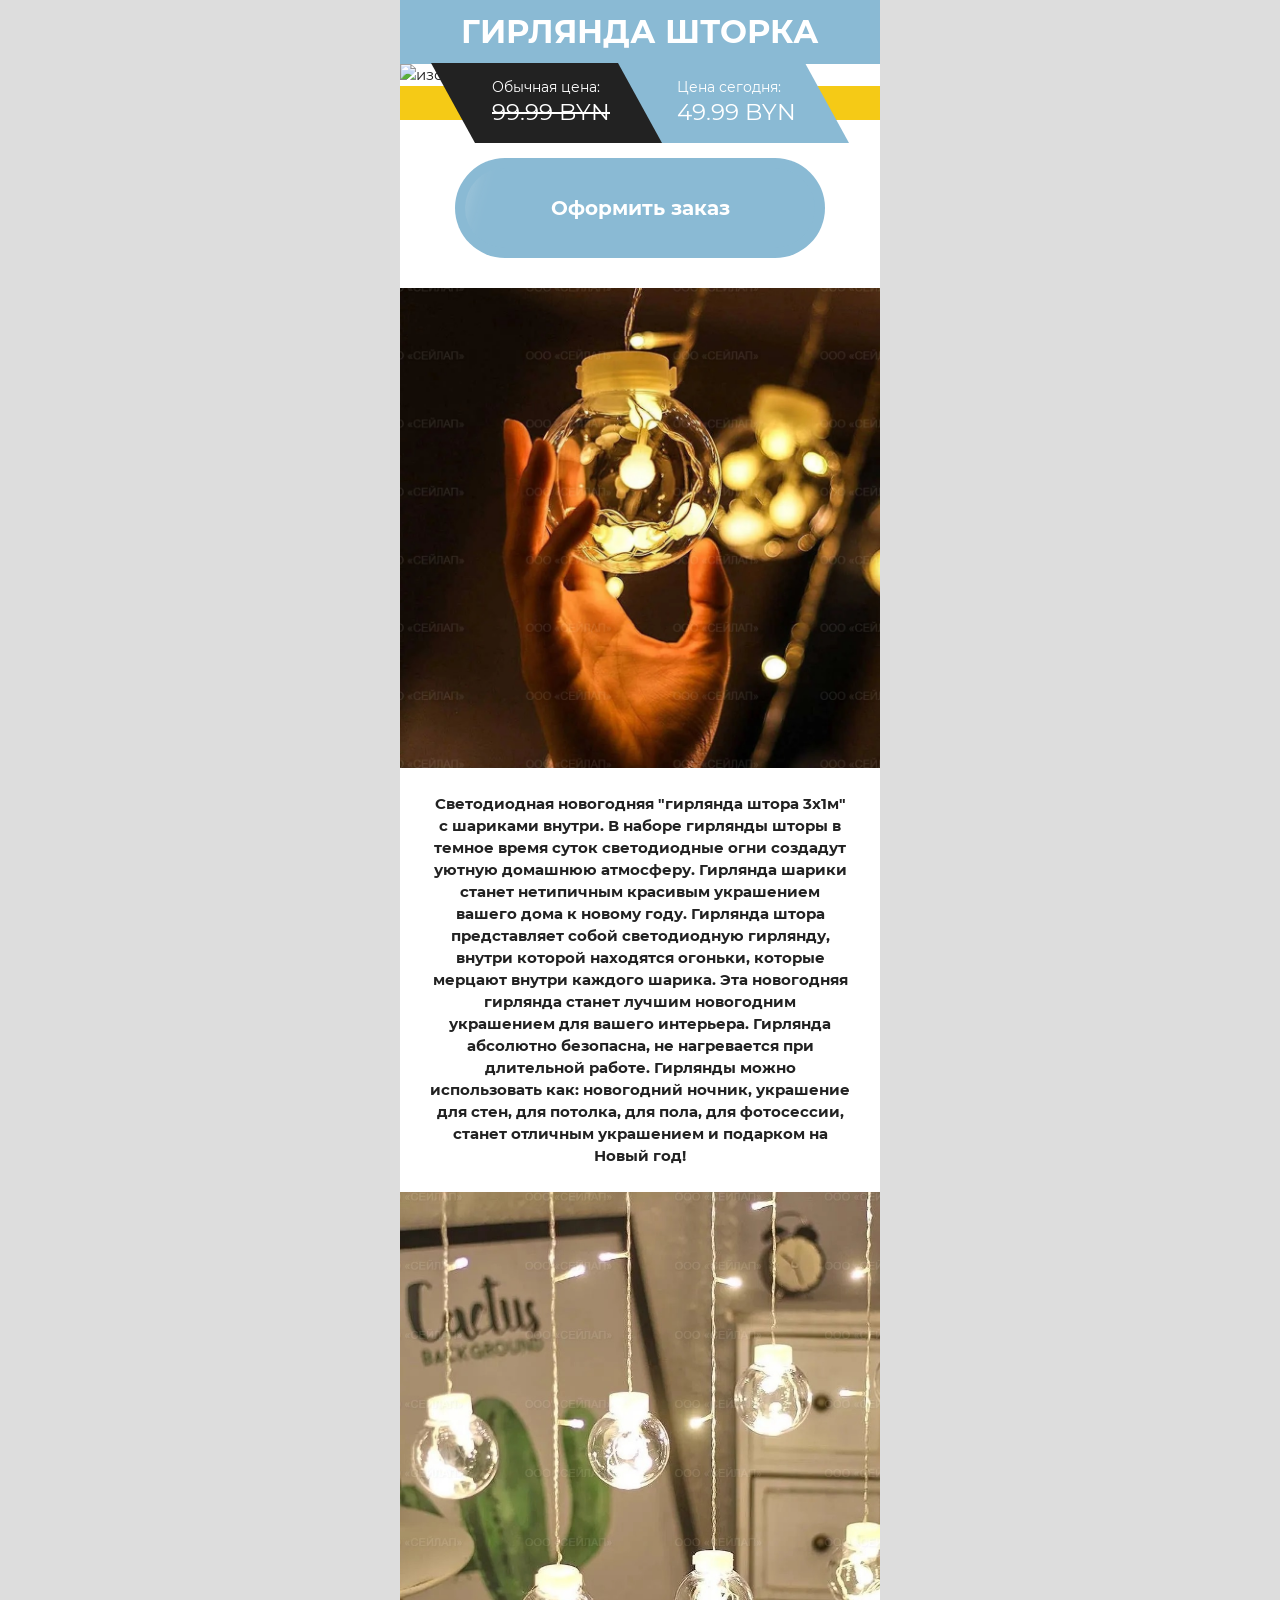
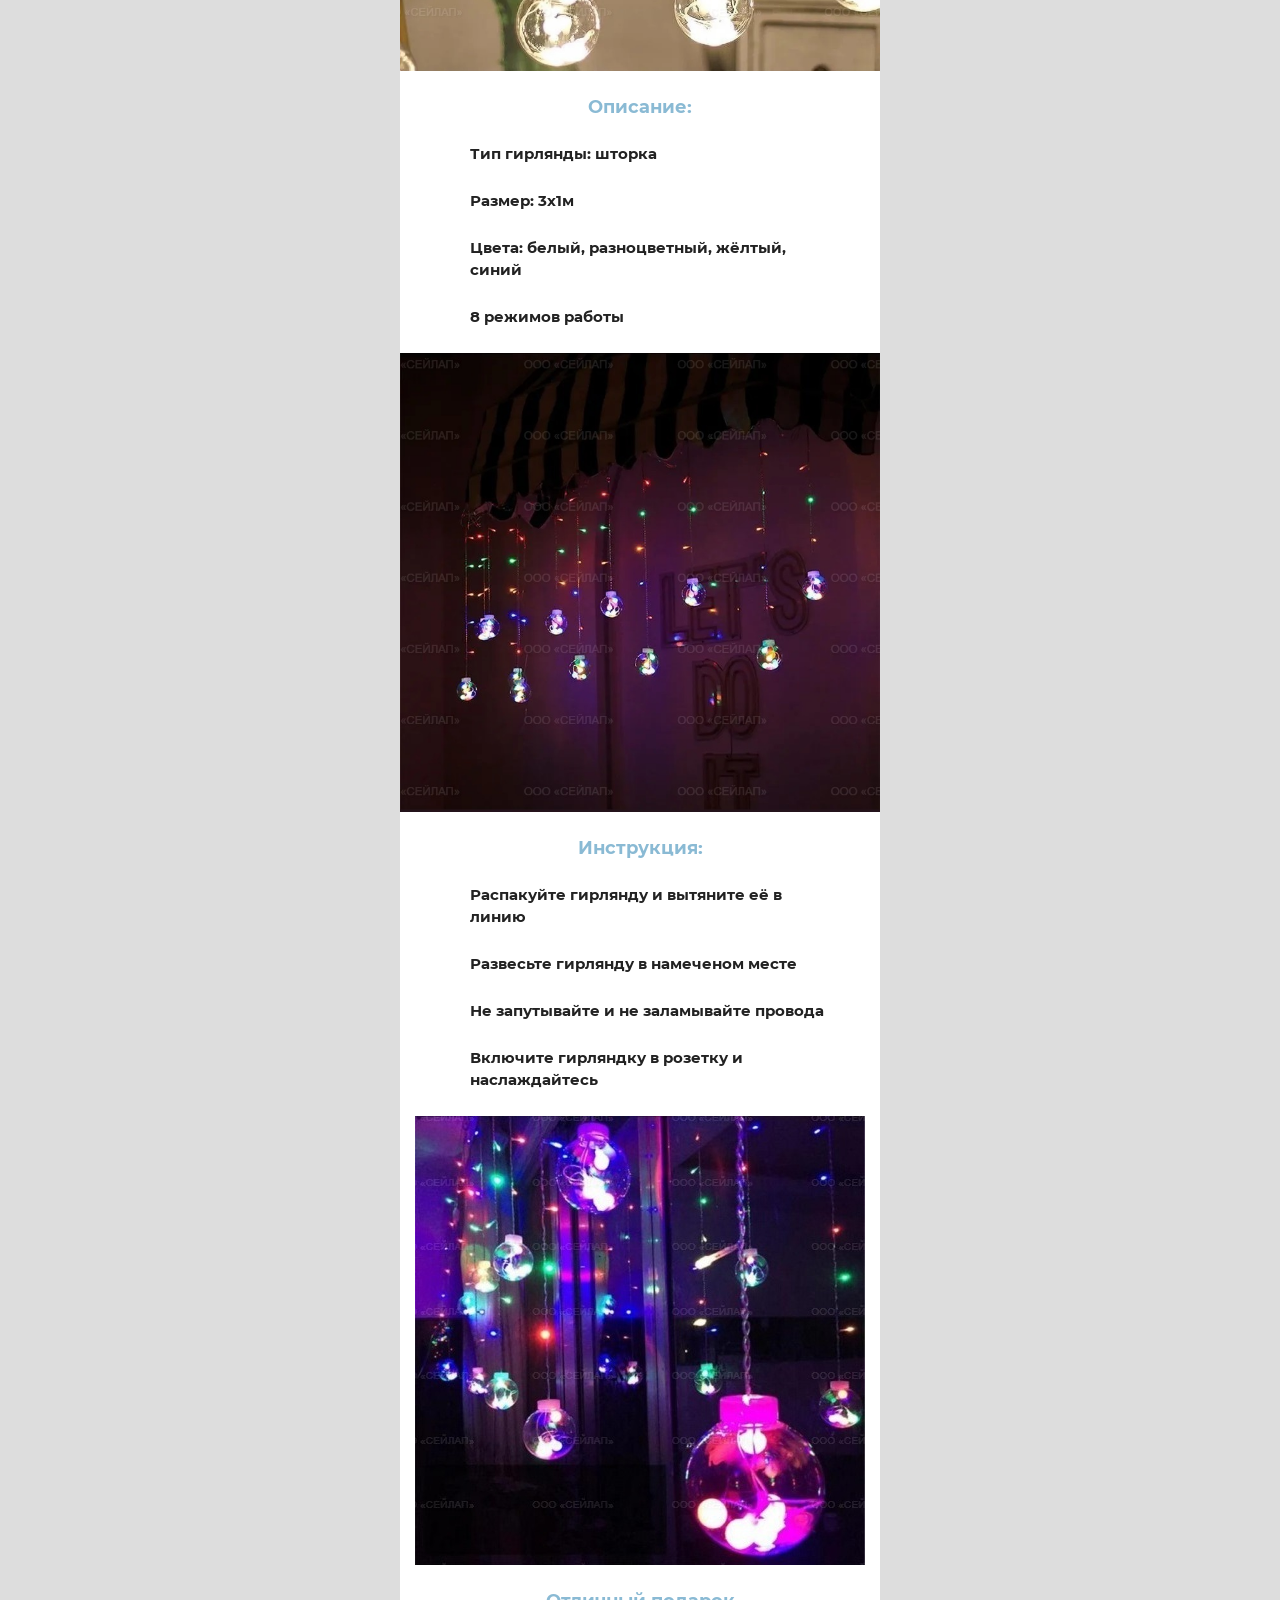
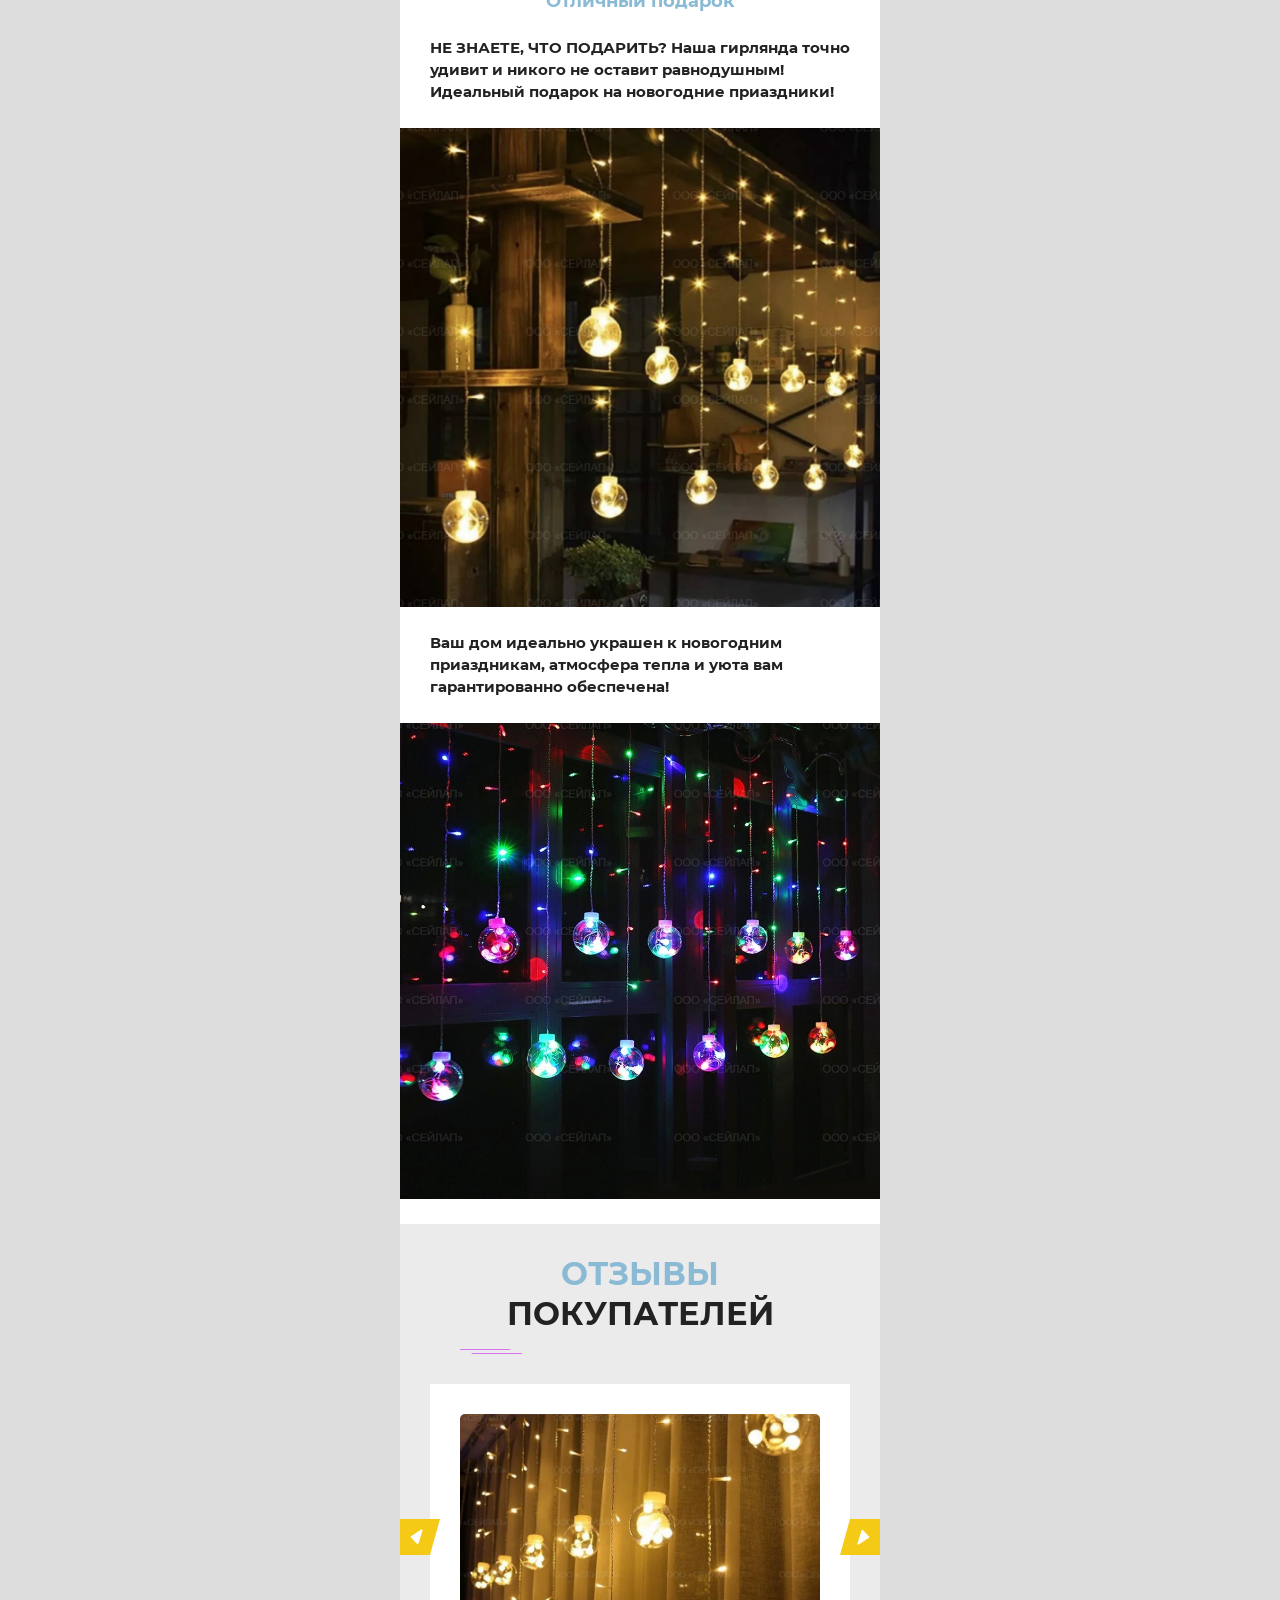
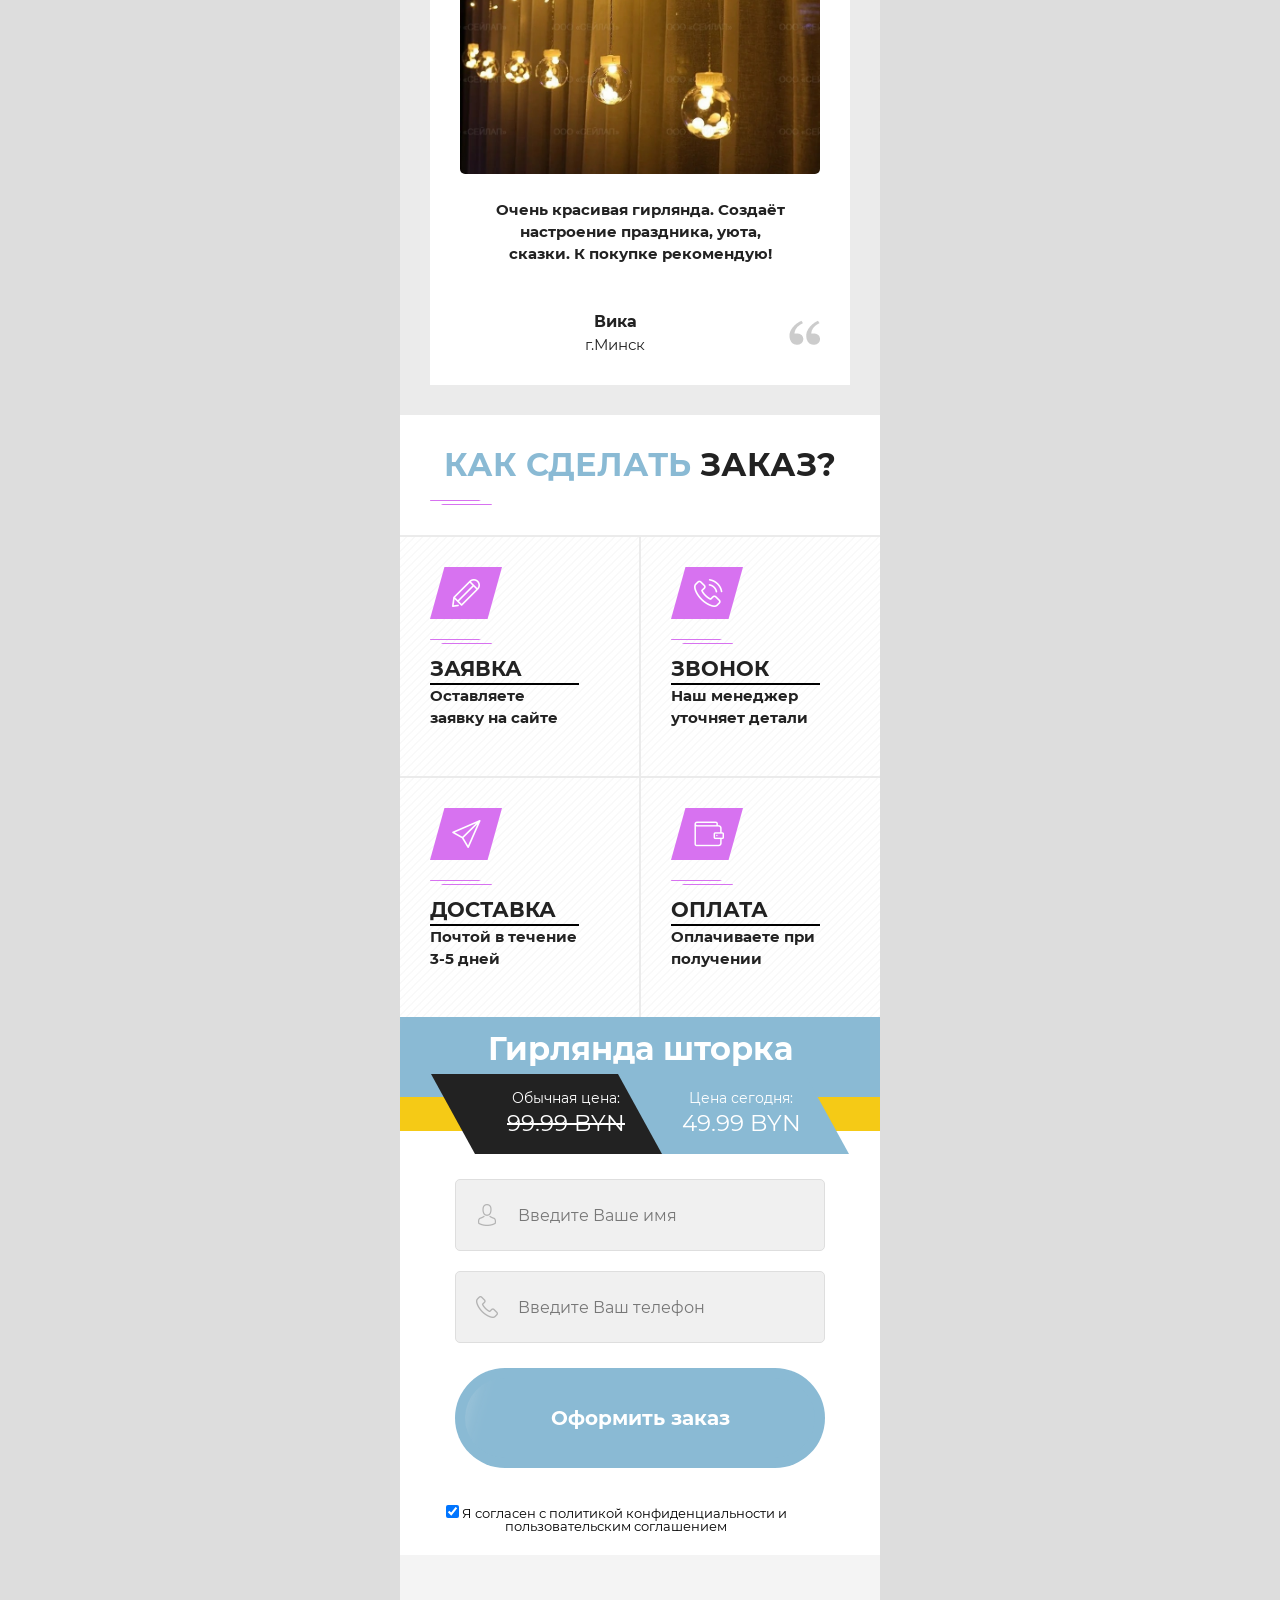
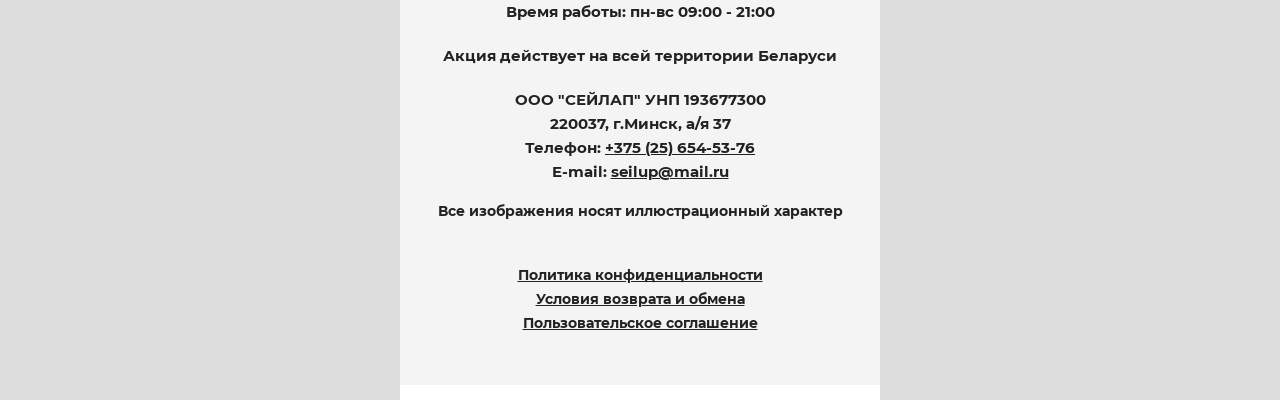
==== commit ed36bf96: "new ticks" ====
--- a/index.htm
+++ b/index.htm
@@ -1,9 +1,9 @@
-<!DOCTYPE html>
+﻿<!DOCTYPE html>
 <html lang="ru-RU">
   <head>
     <link rel="stylesheet" type="text/css" href="css/form.min.css" />
     <script type="text/javascript" src="js/jquery.min.js"></script>
-    <title>СВЕТЯЩИЙСЯ ПЛЕД</title>
+    <title>ГИРЛЯНДА ШТОРКА</title>
     <meta charset="utf-8" />
     <meta name="viewport" content="width=480" />
     <meta name="description" content="" />
@@ -115,7 +115,7 @@
       <header class="offer_section offer3">
         <h1 class="main_title">ГИРЛЯНДА ШТОРКА<br /></h1>
         <div class="info_block">
-          <img src="img/main.jpg" alt="изображение товара" />
+          <img src="img/main.png" alt="изображение товара" />
         </div>
         <div class="price_block">
           <div class="price_item old">
@@ -153,18 +153,18 @@
           <img class="image image1" src="img/4.jpg" alt="" />
           <p class="wrong">Описание:</p>
           <span style="display: block; width: 90%; text-align: left; margin: 0 0 0 30px;">
-            <p style="font-weight: 600;">- Тип гирлянды: шторка</p>
-            <p style="font-weight: 600;">- Размер: 3х1м</p>
-            <p style="font-weight: 600;">- Цвета: белый, разноцветный, жёлтый, синий</p>
-            <p style="font-weight: 600;">- Восемь режимов работы</p>
+            <p style="font-weight: 600; display: flex; align-items: center;"><img style="margin: 0 10px 0 0;" src="img/accept.png" alt=""> Тип гирлянды: шторка</p>
+            <p style="font-weight: 600; display: flex; align-items: center;"><img style="margin: 0 10px 0 0;" src="img/accept.png" alt=""> Размер: 3х1м</p>
+            <p style="font-weight: 600; display: flex; align-items: center;"><img style="margin: 0 10px 0 0;" src="img/accept.png" alt=""> Цвета: белый, разноцветный, жёлтый, синий</p>
+            <p style="font-weight: 600; display: flex; align-items: center;"><img style="margin: 0 10px 0 0;" src="img/accept.png" alt=""> 8 режимов работы</p>
           </span>
           <img class="image image1" src="img/8.jpg" alt="" />
           <p class="wrong">Инструкция:</p>
           <span style="display: block; width: 90%; text-align: left; margin: 0 0 0 30px;">
-            <p>- Распакуйте гирлянду и вытяните её в линию</p>
-            <p>- Развесьте гирлянду в намеченом месте</p>
-            <p>- Не запутывайте и не заламывайте провода</p>
-            <p>- Включите гирляндку в розетку и наслаждайтесь</p>
+            <p style="display: flex; align-items: center;"><img style="margin: 0 10px 0 0;" src="img/accept.png" alt=""> Распакуйте гирлянду и вытяните её в линию</p>
+            <p style="display: flex; align-items: center;"><img style="margin: 0 10px 0 0;" src="img/accept.png" alt=""> Развесьте гирлянду в намеченом месте</p>
+            <p style="display: flex; align-items: center;"><img style="margin: 0 10px 0 0;" src="img/accept.png" alt=""> Не запутывайте и не заламывайте провода</p>
+            <p style="display: flex; align-items: center;"><img style="margin: 0 10px 0 0;" src="img/accept.png" alt=""> Включите гирляндку в розетку и наслаждайтесь</p>
           </span>
           <img class="image image1" src="img/2.jpg" alt="" />
           <p class="wrong">Отличный подарок</p>
@@ -232,7 +232,7 @@
                 <img src="images/order_steps__step3_icon.png" alt="" />
                 <div class="separator"></div>
                 <h4>Доставка</h4>
-                <p style="padding: 0; text-align: left;">Почтой в течение 1-3 дней</p>
+                <p style="padding: 0; text-align: left;">Почтой в течение 3-5 дней</p>
               </div>
               <div class="step_item">
                 <img src="images/order_steps__step4_icon.png" alt="" />
